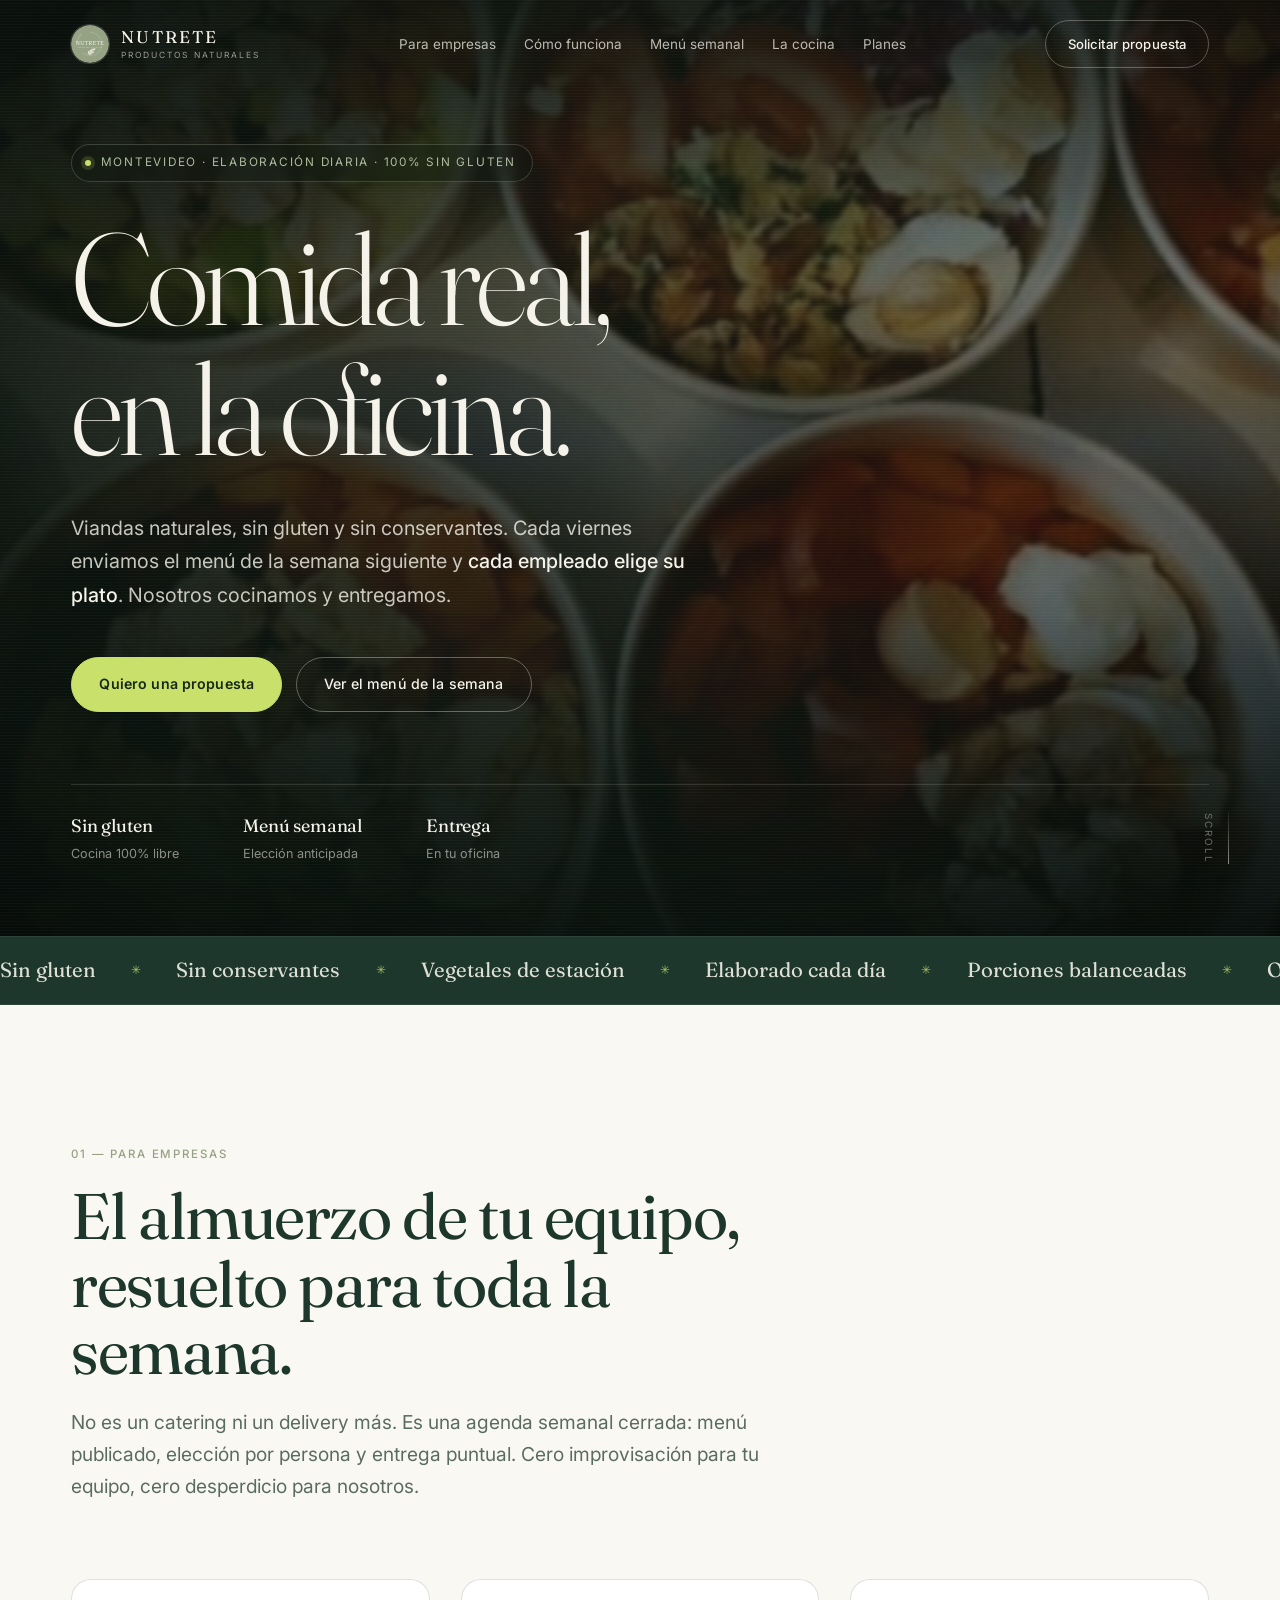
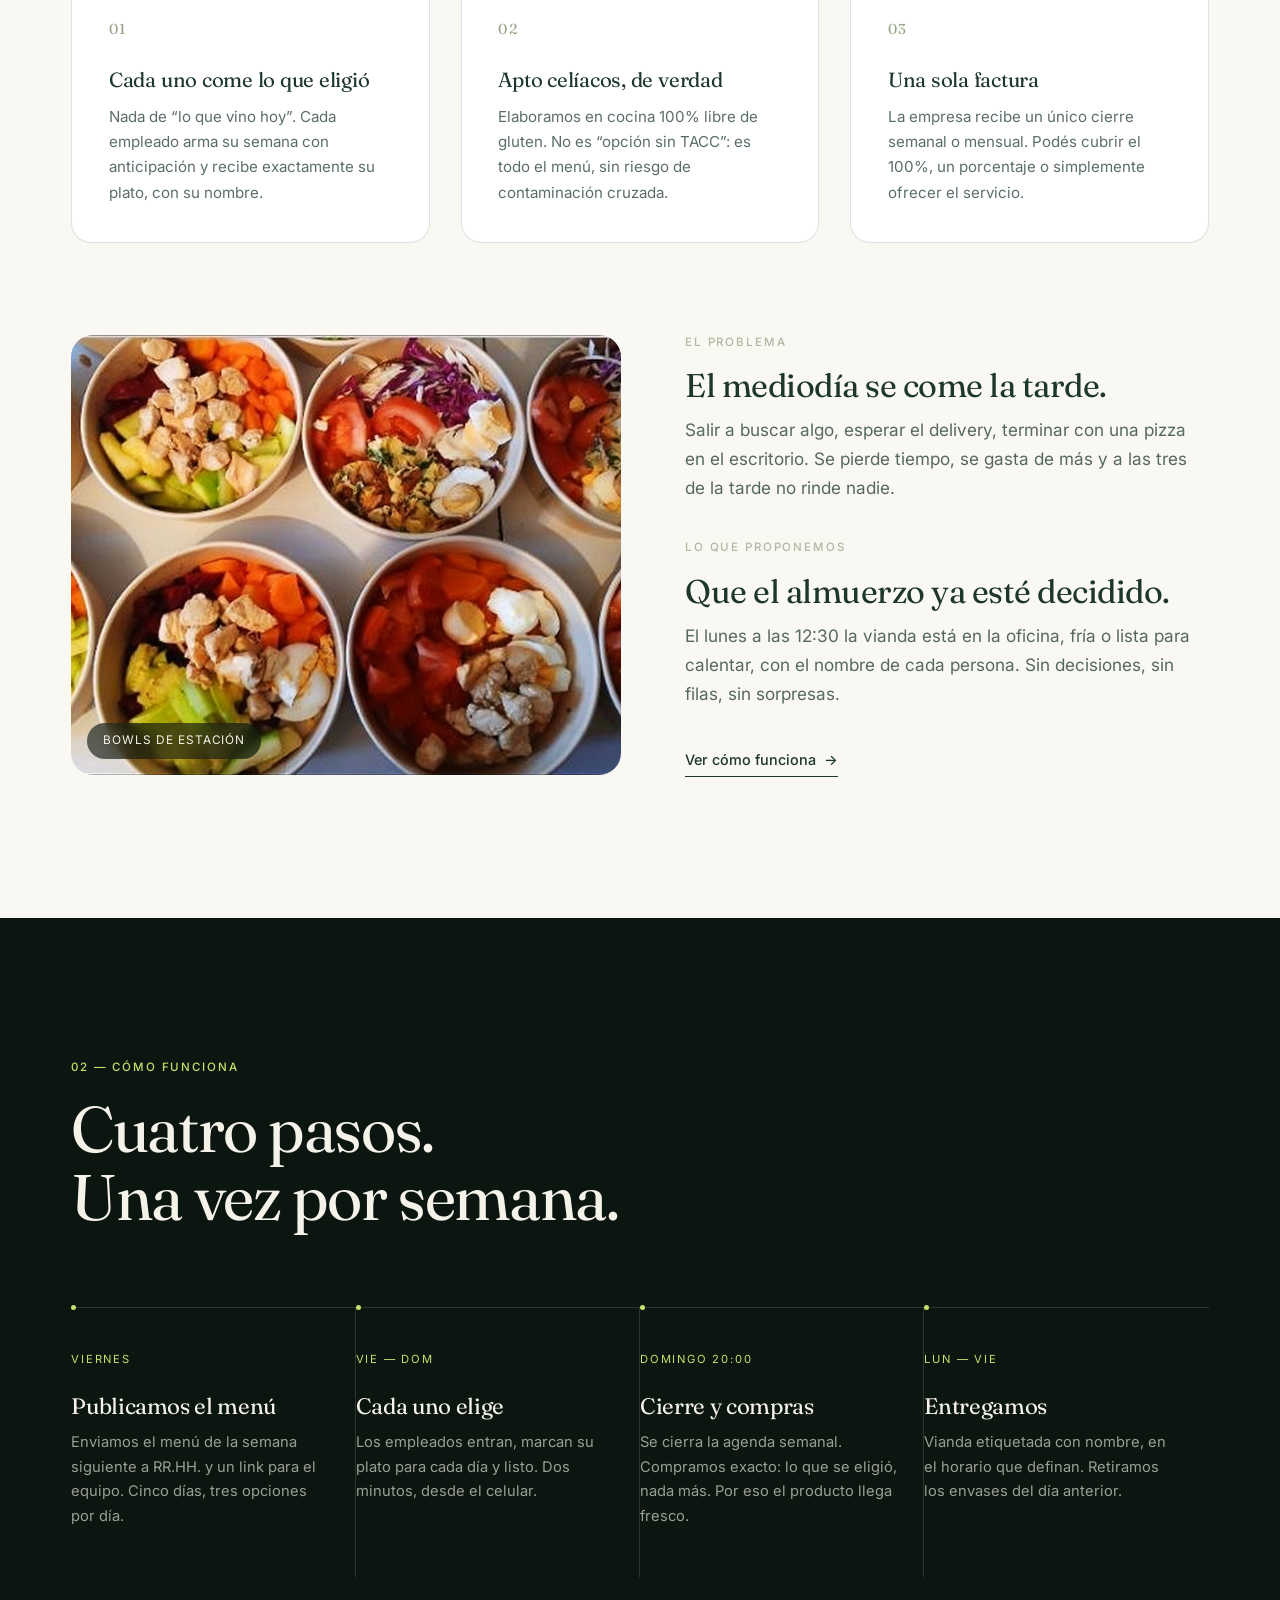
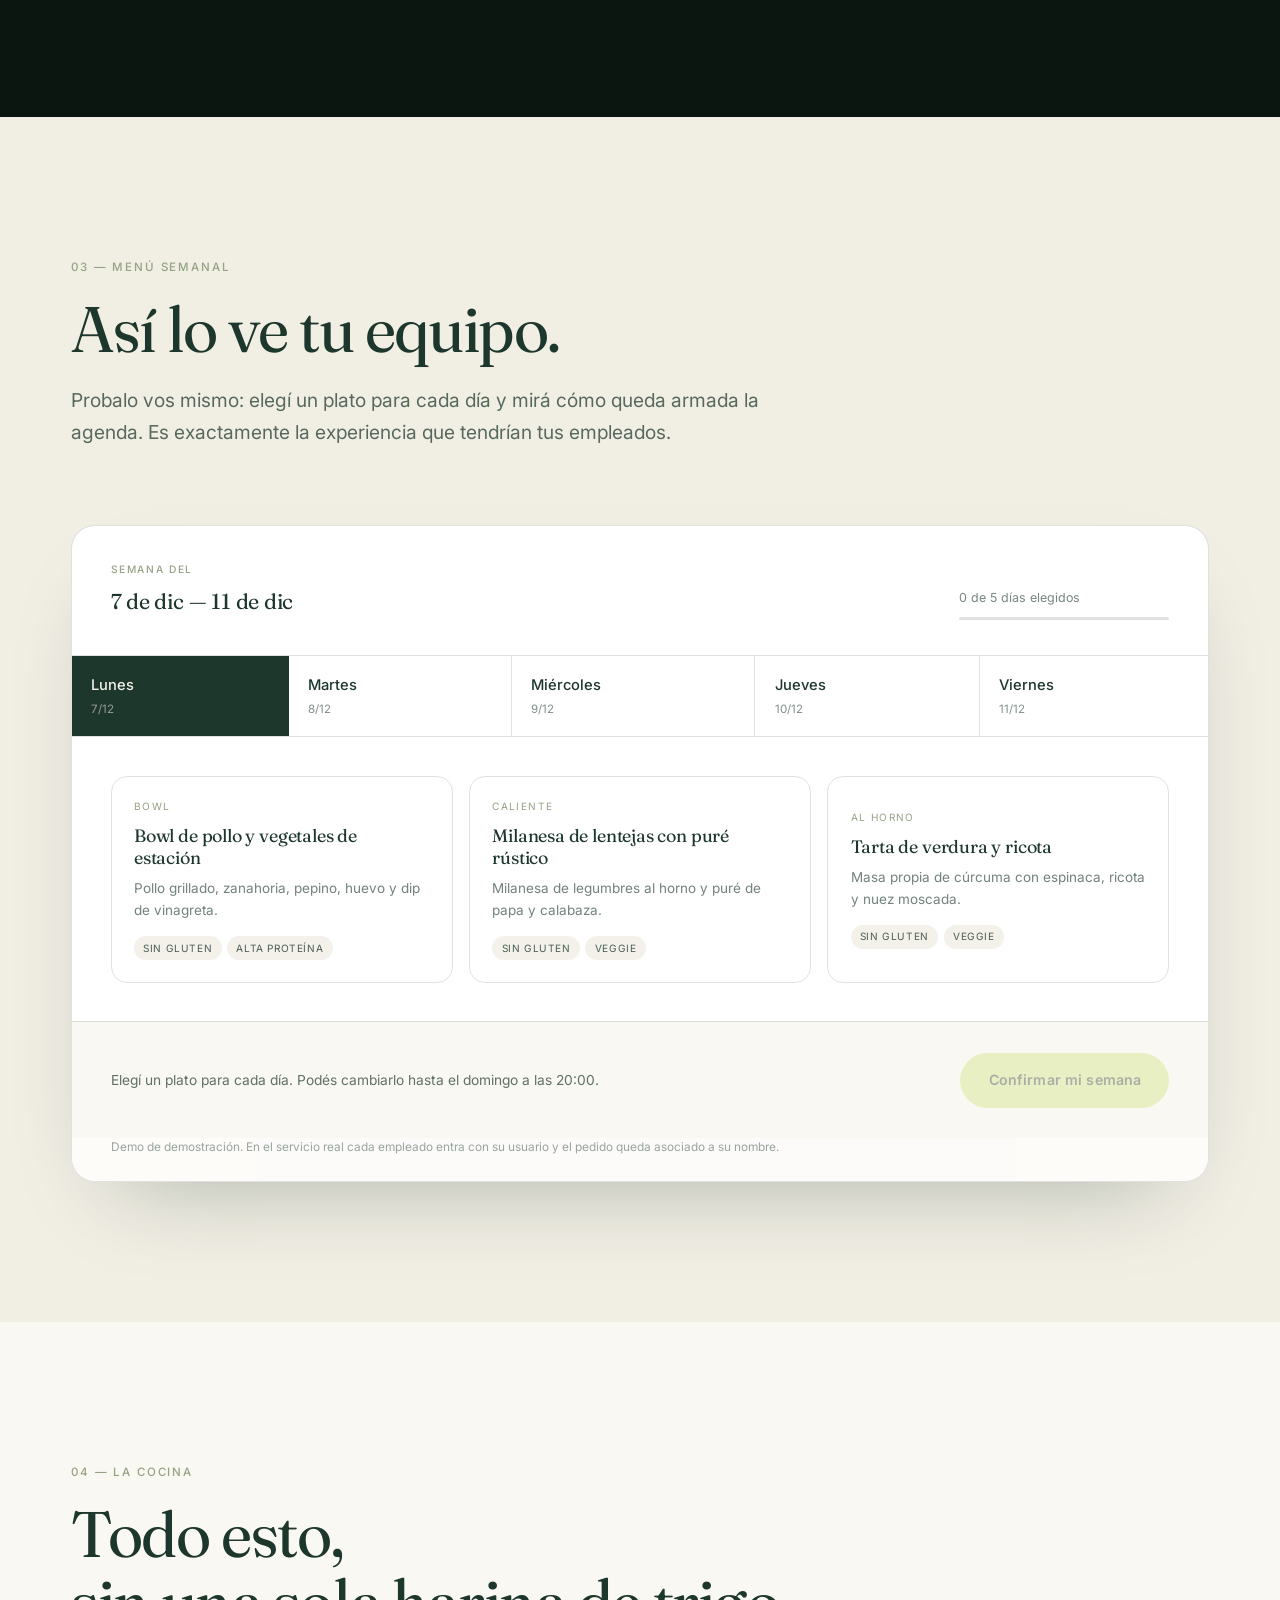
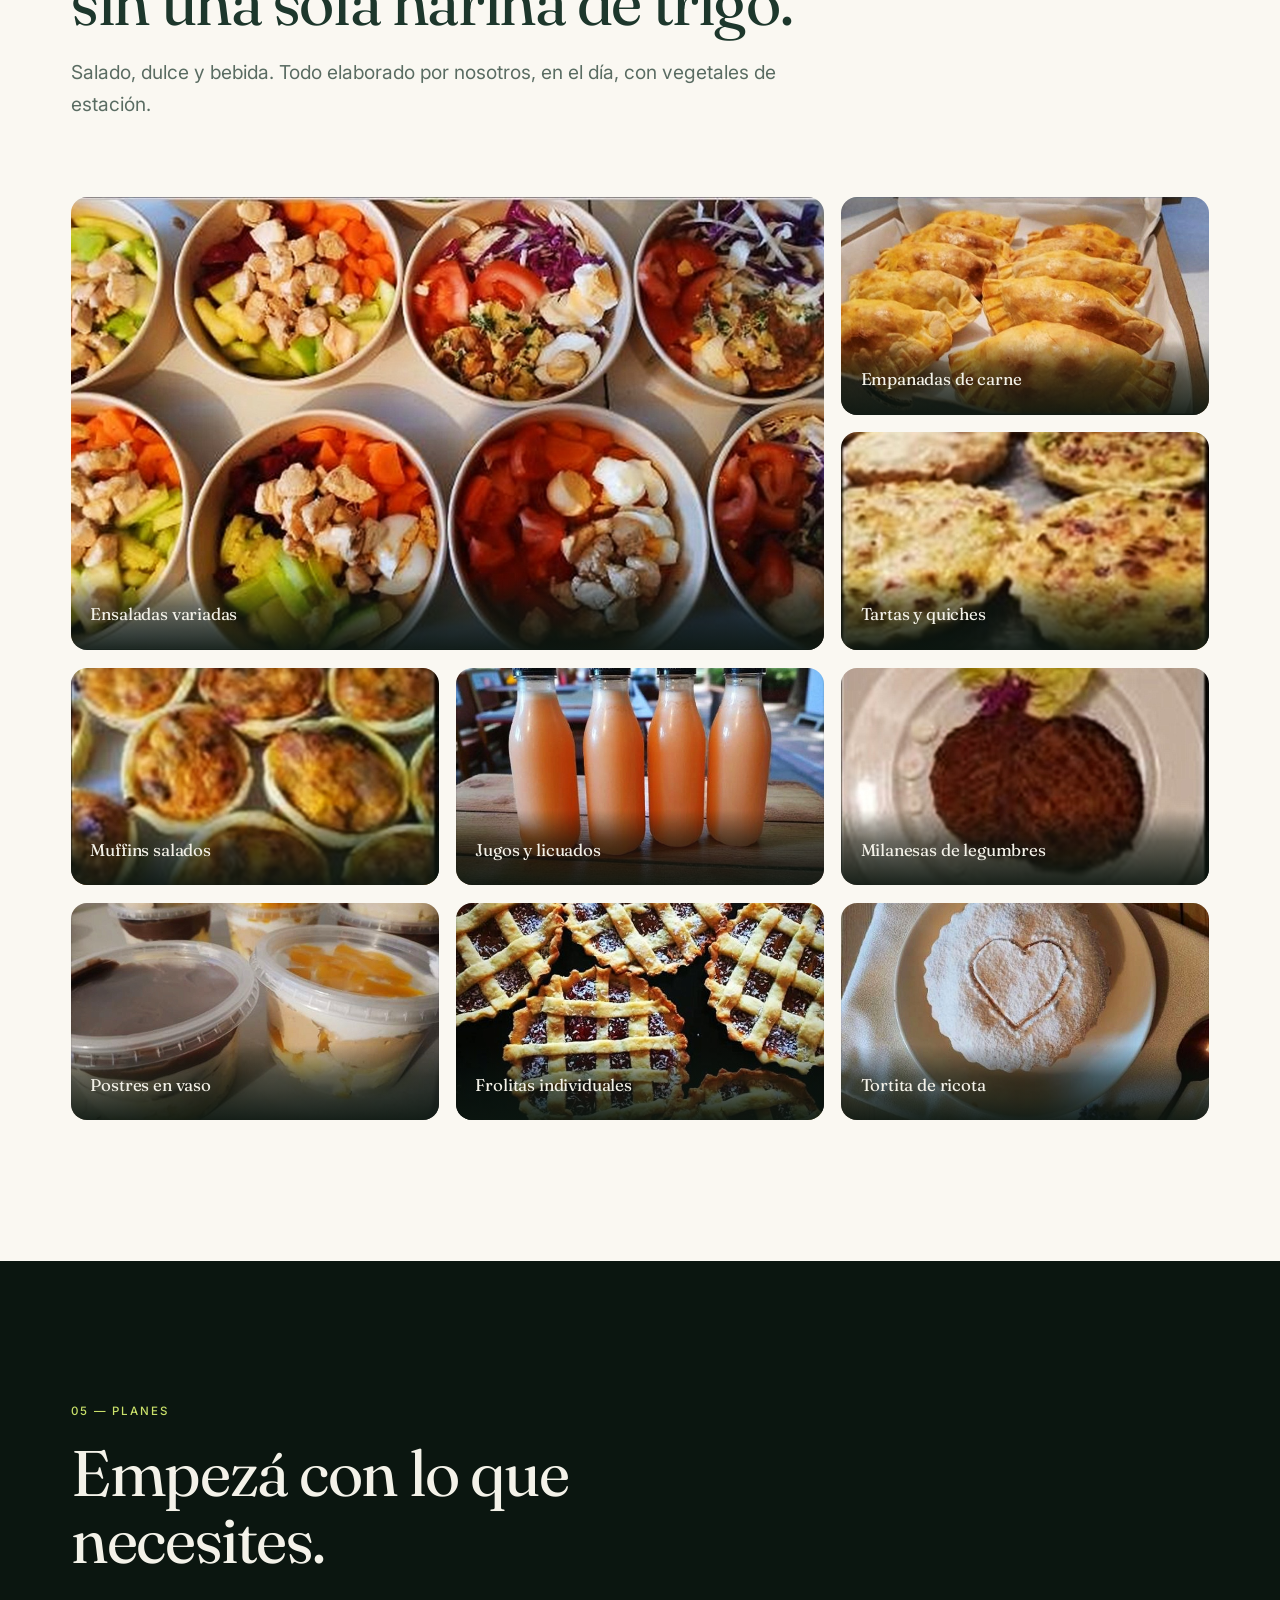
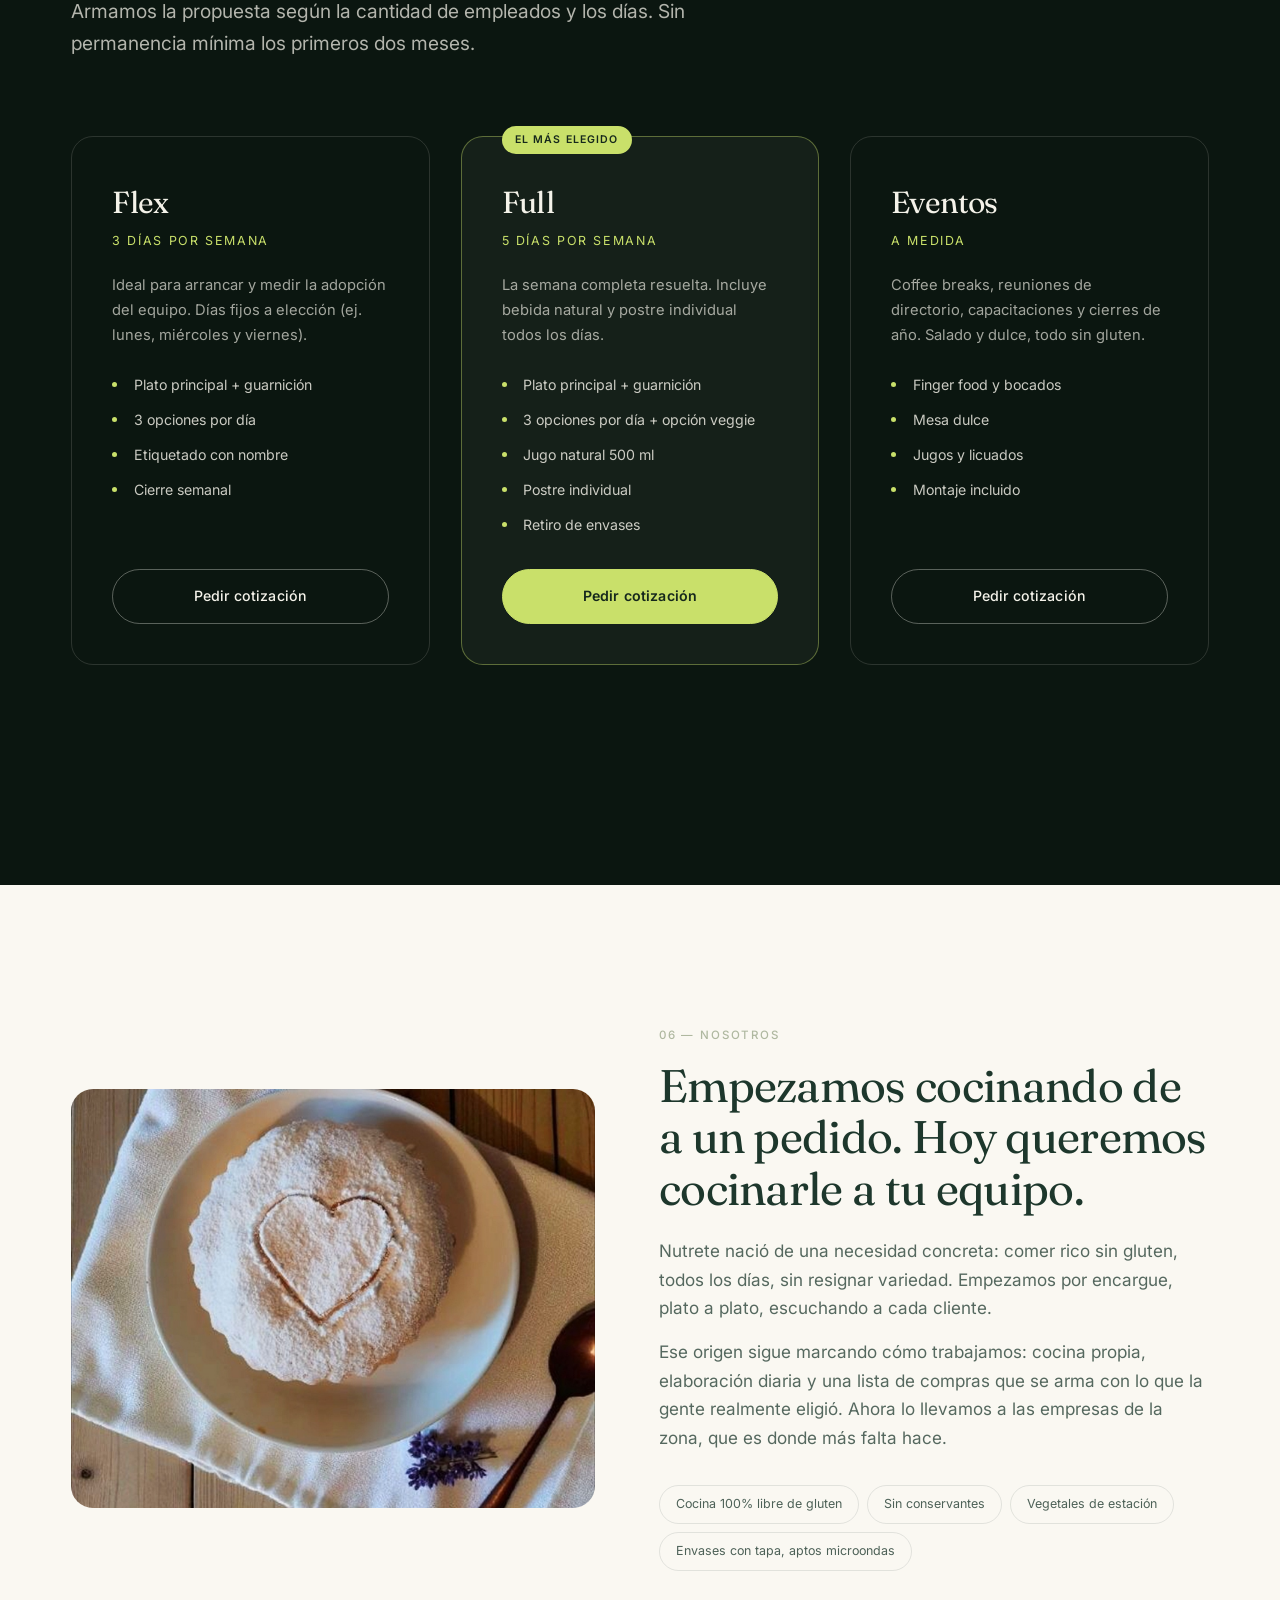
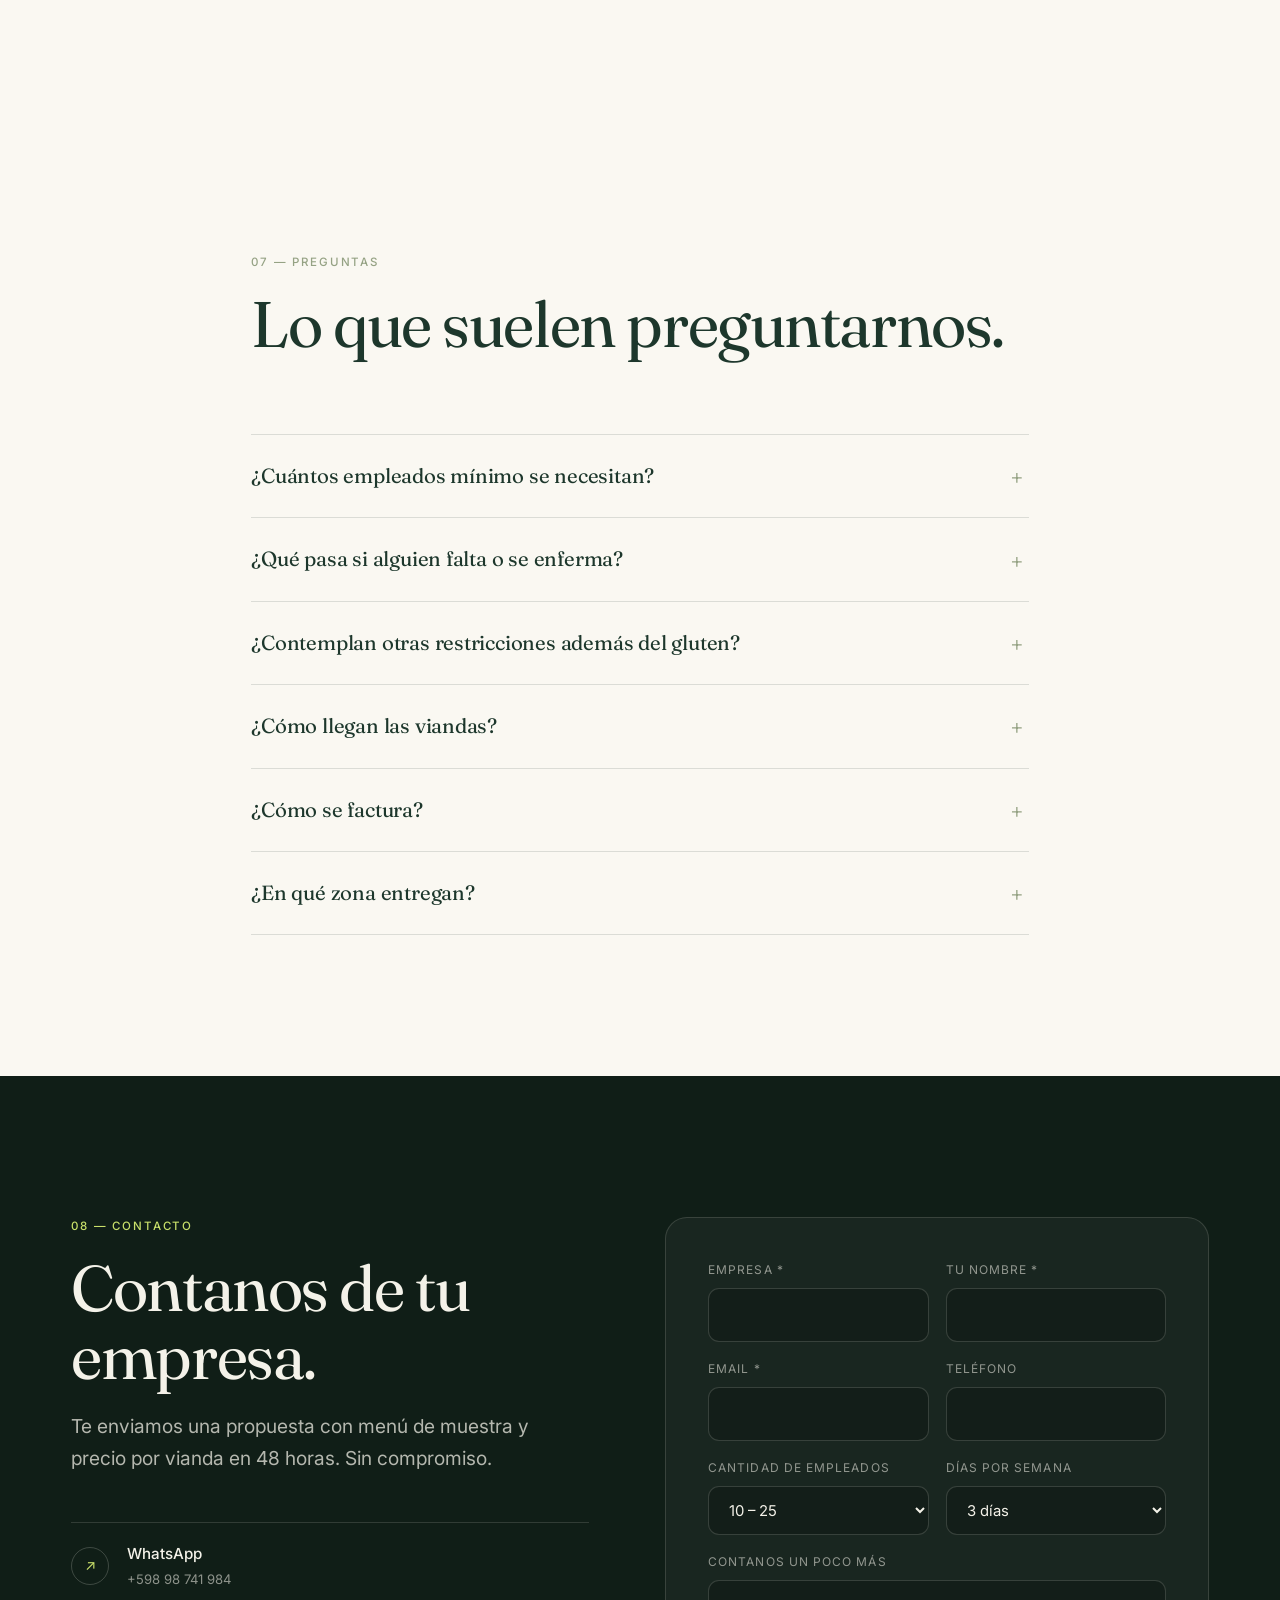
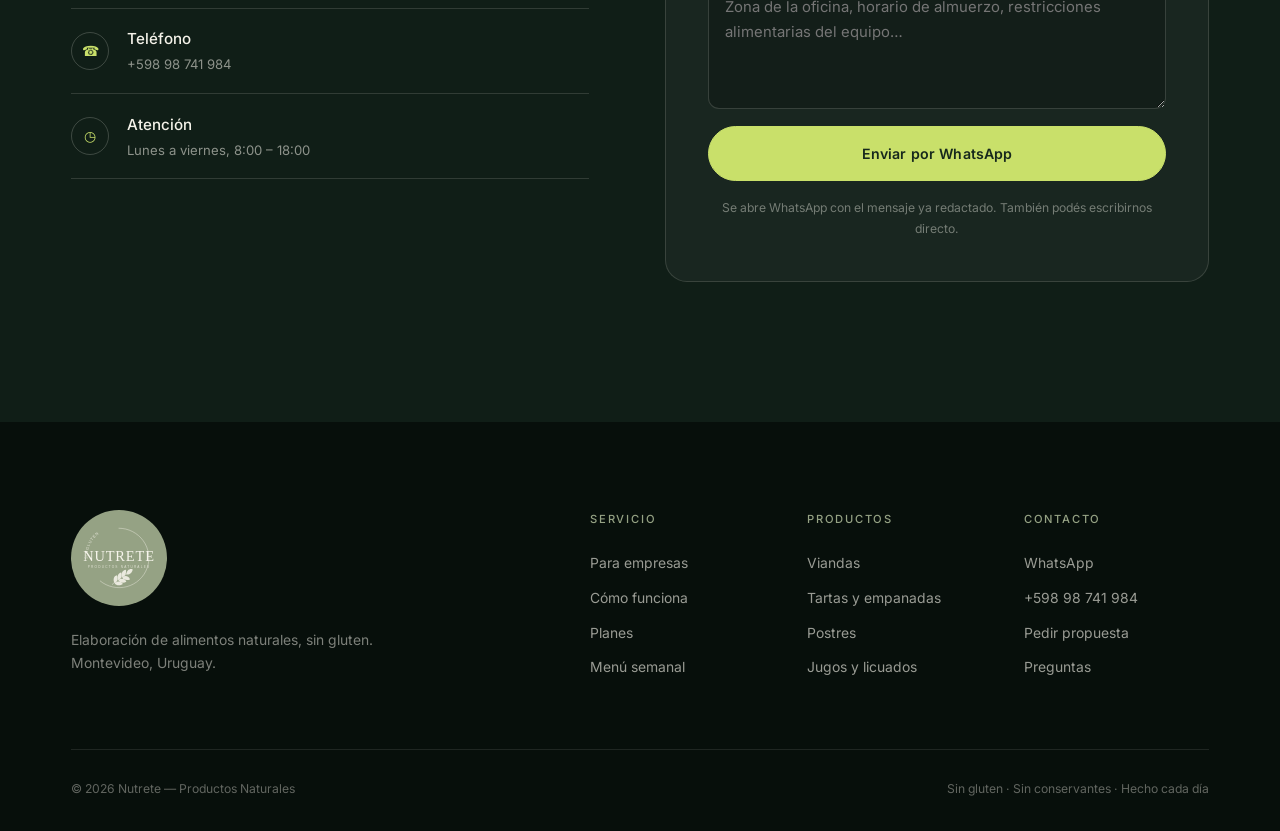
==== index.html @ 774f4b47 "Inicial: sitio Nutrete con menú interactivo y fondo cinematográfico - Hero con secuencia de imágenes" ====
<!DOCTYPE html>
<html lang="es-UY">
<head>
<meta charset="utf-8">
<meta name="viewport" content="width=device-width, initial-scale=1">
<title>Nutrete — Viandas naturales sin gluten para empresas</title>
<meta name="description" content="Nutrete elabora viandas frescas, naturales y 100% sin gluten. Servicio de almuerzo corporativo con menú semanal: tus empleados eligen su plato una semana antes.">
<meta name="theme-color" content="#0E1A14">

<meta property="og:type" content="website">
<meta property="og:title" content="Nutrete — Viandas naturales sin gluten para empresas">
<meta property="og:description" content="Menú semanal, elección anticipada por empleado y entrega en tu oficina. Comida real, sin gluten, elaborada cada día.">
<meta property="og:image" content="assets/img/ensaladas.jpg">

<link rel="icon" href="assets/img/logo-badge.svg">
<link rel="preconnect" href="https://fonts.googleapis.com">
<link rel="preconnect" href="https://fonts.gstatic.com" crossorigin>
<link href="https://fonts.googleapis.com/css2?family=Fraunces:opsz,wght@9..144,300;9..144,400;9..144,500;9..144,600&family=Inter:wght@300;400;500;600&display=swap" rel="stylesheet">
<link rel="stylesheet" href="assets/css/style.css">
</head>
<body>

<a class="skip" href="#main">Ir al contenido</a>

<!-- ══════════ NAV ══════════ -->
<header class="nav" id="nav">
  <div class="nav__inner">
    <a class="brand" href="#hero" aria-label="Nutrete, inicio">
      <span class="brand__mark"></span>
      <span class="brand__text">
        <strong>NUTRETE</strong>
        <small>productos naturales</small>
      </span>
    </a>

    <nav class="nav__links" aria-label="Principal">
      <a href="#empresas">Para empresas</a>
      <a href="#como">Cómo funciona</a>
      <a href="#menu">Menú semanal</a>
      <a href="#cocina">La cocina</a>
      <a href="#planes">Planes</a>
    </nav>

    <div class="nav__cta">
      <a class="btn btn--ghost" href="#contacto">Solicitar propuesta</a>
      <button class="burger" id="burger" aria-label="Abrir menú" aria-expanded="false"><span></span><span></span></button>
    </div>
  </div>
</header>

<div class="drawer" id="drawer" hidden>
  <a href="#empresas">Para empresas</a>
  <a href="#como">Cómo funciona</a>
  <a href="#menu">Menú semanal</a>
  <a href="#cocina">La cocina</a>
  <a href="#planes">Planes</a>
  <a href="#faq">Preguntas</a>
  <a class="btn btn--solid" href="#contacto">Solicitar propuesta</a>
</div>

<main id="main">

<!-- ══════════ HERO CINEMATOGRÁFICO ══════════ -->
<section class="hero" id="hero">

  <div class="film" aria-hidden="true">
    <div class="film__stage" id="filmStage">
      <div class="film__shot is-active"></div>
      <div class="film__shot"></div>
      <div class="film__shot"></div>
      <div class="film__shot"></div>
      <div class="film__shot"></div>
      <div class="film__shot"></div>
    </div>
    <canvas class="film__dust" id="dust"></canvas>
    <div class="film__grade"></div>
    <div class="film__sweep"></div>
    <div class="film__vignette"></div>
    <div class="film__grain"></div>
    <div class="film__bars"></div>
  </div>

  <div class="hero__inner">
    <p class="hero__eyebrow"><span class="dot"></span> Montevideo · elaboración diaria · 100% sin gluten</p>

    <h1 class="hero__title">
      <span class="ln"><span>Comida real,</span></span>
      <span class="ln"><span>en la oficina.</span></span>
    </h1>

    <p class="hero__lead">
      Viandas naturales, sin gluten y sin conservantes. Cada viernes enviamos el menú
      de la semana siguiente y <strong>cada empleado elige su plato</strong>. Nosotros cocinamos y entregamos.
    </p>

    <div class="hero__actions">
      <a class="btn btn--solid" href="#contacto">Quiero una propuesta</a>
      <a class="btn btn--line" href="#menu">Ver el menú de la semana</a>
    </div>

    <ul class="hero__facts">
      <li><b>Sin gluten</b><span>Cocina 100% libre</span></li>
      <li><b>Menú semanal</b><span>Elección anticipada</span></li>
      <li><b>Entrega</b><span>En tu oficina</span></li>
    </ul>
  </div>

  <div class="hero__scroll" aria-hidden="true"><span></span>scroll</div>
</section>

<!-- ══════════ MARQUEE ══════════ -->
<div class="marquee" aria-hidden="true">
  <div class="marquee__track">
    <span>Sin gluten</span><i>✳</i><span>Sin conservantes</span><i>✳</i><span>Vegetales de estación</span><i>✳</i>
    <span>Elaborado cada día</span><i>✳</i><span>Porciones balanceadas</span><i>✳</i><span>Opciones veggie</span><i>✳</i>
    <span>Sin gluten</span><i>✳</i><span>Sin conservantes</span><i>✳</i><span>Vegetales de estación</span><i>✳</i>
    <span>Elaborado cada día</span><i>✳</i><span>Porciones balanceadas</span><i>✳</i><span>Opciones veggie</span><i>✳</i>
  </div>
</div>

<!-- ══════════ PARA EMPRESAS ══════════ -->
<section class="sec sec--empresas" id="empresas">
  <div class="wrap">
    <header class="sec__head reveal">
      <p class="kicker">01 — Para empresas</p>
      <h2 class="h2">El almuerzo de tu equipo,<br>resuelto para toda la semana.</h2>
      <p class="sec__lead">
        No es un catering ni un delivery más. Es una agenda semanal cerrada: menú publicado,
        elección por persona y entrega puntual. Cero improvisación para tu equipo, cero desperdicio para nosotros.
      </p>
    </header>

    <div class="grid3">
      <article class="card reveal">
        <span class="card__num">01</span>
        <h3>Cada uno come lo que eligió</h3>
        <p>Nada de “lo que vino hoy”. Cada empleado arma su semana con anticipación y recibe exactamente su plato, con su nombre.</p>
      </article>
      <article class="card reveal">
        <span class="card__num">02</span>
        <h3>Apto celíacos, de verdad</h3>
        <p>Elaboramos en cocina 100% libre de gluten. No es “opción sin TACC”: es todo el menú, sin riesgo de contaminación cruzada.</p>
      </article>
      <article class="card reveal">
        <span class="card__num">03</span>
        <h3>Una sola factura</h3>
        <p>La empresa recibe un único cierre semanal o mensual. Podés cubrir el 100%, un porcentaje o simplemente ofrecer el servicio.</p>
      </article>
    </div>

    <div class="split reveal">
      <div class="split__media">
        <img src="assets/img/ensaladas.jpg" alt="Bowls de ensalada con vegetales de estación, pollo y huevo" loading="lazy">
        <div class="split__tag">Bowls de estación</div>
      </div>
      <div class="split__body">
        <p class="kicker">El problema</p>
        <h3 class="h3">El mediodía se come la tarde.</h3>
        <p>Salir a buscar algo, esperar el delivery, terminar con una pizza en el escritorio. Se pierde tiempo, se gasta de más y a las tres de la tarde no rinde nadie.</p>
        <p class="kicker" style="margin-top:2.2rem">Lo que proponemos</p>
        <h3 class="h3">Que el almuerzo ya esté decidido.</h3>
        <p>El lunes a las 12:30 la vianda está en la oficina, fría o lista para calentar, con el nombre de cada persona. Sin decisiones, sin filas, sin sorpresas.</p>
        <a class="link-arrow" href="#como">Ver cómo funciona</a>
      </div>
    </div>
  </div>
</section>

<!-- ══════════ CÓMO FUNCIONA ══════════ -->
<section class="sec sec--dark" id="como">
  <div class="wrap">
    <header class="sec__head reveal">
      <p class="kicker">02 — Cómo funciona</p>
      <h2 class="h2">Cuatro pasos.<br>Una vez por semana.</h2>
    </header>

    <ol class="steps">
      <li class="step reveal">
        <span class="step__day">Viernes</span>
        <h3>Publicamos el menú</h3>
        <p>Enviamos el menú de la semana siguiente a RR.HH. y un link para el equipo. Cinco días, tres opciones por día.</p>
      </li>
      <li class="step reveal">
        <span class="step__day">Vie — Dom</span>
        <h3>Cada uno elige</h3>
        <p>Los empleados entran, marcan su plato para cada día y listo. Dos minutos, desde el celular.</p>
      </li>
      <li class="step reveal">
        <span class="step__day">Domingo 20:00</span>
        <h3>Cierre y compras</h3>
        <p>Se cierra la agenda semanal. Compramos exacto: lo que se eligió, nada más. Por eso el producto llega fresco.</p>
      </li>
      <li class="step reveal">
        <span class="step__day">Lun — Vie</span>
        <h3>Entregamos</h3>
        <p>Vianda etiquetada con nombre, en el horario que definan. Retiramos los envases del día anterior.</p>
      </li>
    </ol>
  </div>
</section>

<!-- ══════════ MENÚ SEMANAL (DEMO INTERACTIVA) ══════════ -->
<section class="sec sec--menu" id="menu">
  <div class="wrap">
    <header class="sec__head reveal">
      <p class="kicker">03 — Menú semanal</p>
      <h2 class="h2">Así lo ve tu equipo.</h2>
      <p class="sec__lead">Probalo vos mismo: elegí un plato para cada día y mirá cómo queda armada la agenda. Es exactamente la experiencia que tendrían tus empleados.</p>
    </header>

    <div class="menu reveal">
      <div class="menu__top">
        <div>
          <p class="kicker kicker--sm">Semana del</p>
          <p class="menu__week" id="weekLabel">—</p>
        </div>
        <div class="menu__progress">
          <span id="progressText">0 de 5 días elegidos</span>
          <div class="bar"><i id="progressBar"></i></div>
        </div>
      </div>

      <div class="menu__days" id="menuDays" role="tablist" aria-label="Días de la semana"></div>
      <div class="menu__panel" id="menuPanel"></div>

      <div class="menu__foot">
        <div class="menu__summary" id="menuSummary"></div>
        <button class="btn btn--solid" id="confirmBtn" disabled>Confirmar mi semana</button>
      </div>
      <p class="menu__note">Demo de demostración. En el servicio real cada empleado entra con su usuario y el pedido queda asociado a su nombre.</p>
    </div>
  </div>
</section>

<!-- ══════════ LA COCINA ══════════ -->
<section class="sec sec--cocina" id="cocina">
  <div class="wrap">
    <header class="sec__head reveal">
      <p class="kicker">04 — La cocina</p>
      <h2 class="h2">Todo esto,<br>sin una sola harina de trigo.</h2>
      <p class="sec__lead">Salado, dulce y bebida. Todo elaborado por nosotros, en el día, con vegetales de estación.</p>
    </header>

    <div class="gallery">
      <figure class="g g--hero reveal">
        <img src="assets/img/ensaladas.jpg" alt="Bowls de ensaladas variadas con proteína y vinagreta" loading="lazy">
        <figcaption><b>Ensaladas variadas</b><span>Vegetales de estación, 1 proteína a elección y dip de vinagreta.</span></figcaption>
      </figure>
      <figure class="g reveal">
        <img src="assets/img/empanadas.jpg" alt="Empanadas de carne vacuna con masa de cúrcuma" loading="lazy">
        <figcaption><b>Empanadas de carne</b><span>Masa de cúrcuma, sin gluten.</span></figcaption>
      </figure>
      <figure class="g reveal">
        <img src="assets/img/tartas.jpg" alt="Tartas y quiches individuales recién horneadas" loading="lazy">
        <figcaption><b>Tartas y quiches</b><span>Verdura, ricota, choclo, zapallito.</span></figcaption>
      </figure>
      <figure class="g reveal">
        <img src="assets/img/muffins.jpg" alt="Muffins salados horneados en moldes individuales" loading="lazy">
        <figcaption><b>Muffins salados</b><span>Para media mañana o coffee break.</span></figcaption>
      </figure>
      <figure class="g reveal">
        <img src="assets/img/jugos.jpg" alt="Botellas de jugos y licuados naturales de 500 ml" loading="lazy">
        <figcaption><b>Jugos y licuados</b><span>500 ml, naturales, sin azúcar agregada.</span></figcaption>
      </figure>
      <figure class="g reveal">
        <img src="assets/img/milanesa.jpg" alt="Milanesa de lentejas servida en plato con hojas verdes" loading="lazy">
        <figcaption><b>Milanesas de legumbres</b><span>Opción veggie con alto aporte proteico.</span></figcaption>
      </figure>
      <figure class="g reveal">
        <img src="assets/img/postres.jpg" alt="Postres individuales en vaso con tapa" loading="lazy">
        <figcaption><b>Postres en vaso</b><span>Chocolate, dulce de leche, durazno, frutilla.</span></figcaption>
      </figure>
      <figure class="g reveal">
        <img src="assets/img/frolitas.jpg" alt="Frolitas individuales de dulce de leche y membrillo" loading="lazy">
        <figcaption><b>Frolitas individuales</b><span>Dulce de leche y membrillo.</span></figcaption>
      </figure>
      <figure class="g reveal">
        <img src="assets/img/tortita.jpg" alt="Tortita de ricota con pasas de uva espolvoreada con azúcar impalpable" loading="lazy">
        <figcaption><b>Tortita de ricota</b><span>Con pasas de uva.</span></figcaption>
      </figure>
    </div>
  </div>
</section>

<!-- ══════════ PLANES ══════════ -->
<section class="sec sec--dark" id="planes">
  <div class="wrap">
    <header class="sec__head reveal">
      <p class="kicker">05 — Planes</p>
      <h2 class="h2">Empezá con lo que necesites.</h2>
      <p class="sec__lead">Armamos la propuesta según la cantidad de empleados y los días. Sin permanencia mínima los primeros dos meses.</p>
    </header>

    <div class="grid3 plans">
      <article class="plan reveal">
        <h3>Flex</h3>
        <p class="plan__days">3 días por semana</p>
        <p class="plan__desc">Ideal para arrancar y medir la adopción del equipo. Días fijos a elección (ej. lunes, miércoles y viernes).</p>
        <ul>
          <li>Plato principal + guarnición</li>
          <li>3 opciones por día</li>
          <li>Etiquetado con nombre</li>
          <li>Cierre semanal</li>
        </ul>
        <a class="btn btn--line" href="#contacto">Pedir cotización</a>
      </article>

      <article class="plan plan--feat reveal">
        <span class="plan__badge">El más elegido</span>
        <h3>Full</h3>
        <p class="plan__days">5 días por semana</p>
        <p class="plan__desc">La semana completa resuelta. Incluye bebida natural y postre individual todos los días.</p>
        <ul>
          <li>Plato principal + guarnición</li>
          <li>3 opciones por día + opción veggie</li>
          <li>Jugo natural 500 ml</li>
          <li>Postre individual</li>
          <li>Retiro de envases</li>
        </ul>
        <a class="btn btn--solid" href="#contacto">Pedir cotización</a>
      </article>

      <article class="plan reveal">
        <h3>Eventos</h3>
        <p class="plan__days">A medida</p>
        <p class="plan__desc">Coffee breaks, reuniones de directorio, capacitaciones y cierres de año. Salado y dulce, todo sin gluten.</p>
        <ul>
          <li>Finger food y bocados</li>
          <li>Mesa dulce</li>
          <li>Jugos y licuados</li>
          <li>Montaje incluido</li>
        </ul>
        <a class="btn btn--line" href="#contacto">Pedir cotización</a>
      </article>
    </div>

    <p class="plans__note reveal">Los precios se definen por volumen y frecuencia. Escribinos y te enviamos una propuesta en 48 h.</p>
  </div>
</section>

<!-- ══════════ NOSOTROS ══════════ -->
<section class="sec sec--about">
  <div class="wrap split split--rev">
    <div class="split__media reveal">
      <img src="assets/img/tortita.jpg" alt="Tortita de ricota con pasas de uva sobre un paño de lino, con lavanda y cuchara de cobre" loading="lazy">
    </div>
    <div class="split__body reveal">
      <p class="kicker">06 — Nosotros</p>
      <h2 class="h3 h3--big">Empezamos cocinando de a un pedido. Hoy queremos cocinarle a tu equipo.</h2>
      <p>Nutrete nació de una necesidad concreta: comer rico sin gluten, todos los días, sin resignar variedad. Empezamos por encargue, plato a plato, escuchando a cada cliente.</p>
      <p>Ese origen sigue marcando cómo trabajamos: cocina propia, elaboración diaria y una lista de compras que se arma con lo que la gente realmente eligió. Ahora lo llevamos a las empresas de la zona, que es donde más falta hace.</p>
      <ul class="about__pills">
        <li>Cocina 100% libre de gluten</li>
        <li>Sin conservantes</li>
        <li>Vegetales de estación</li>
        <li>Envases con tapa, aptos microondas</li>
      </ul>
    </div>
  </div>
</section>

<!-- ══════════ FAQ ══════════ -->
<section class="sec sec--faq" id="faq">
  <div class="wrap wrap--narrow">
    <header class="sec__head reveal">
      <p class="kicker">07 — Preguntas</p>
      <h2 class="h2">Lo que suelen preguntarnos.</h2>
    </header>

    <div class="faq">
      <details class="reveal"><summary>¿Cuántos empleados mínimo se necesitan?</summary>
        <p>Trabajamos desde 10 viandas diarias. Por debajo de eso podemos coordinar igual, pero conviene combinarlo con otra empresa cercana para optimizar la entrega.</p></details>

      <details class="reveal"><summary>¿Qué pasa si alguien falta o se enferma?</summary>
        <p>Hasta las 20:00 del día anterior se puede dar de baja una vianda sin costo desde el mismo panel. Después de ese horario ya está comprada y elaborada.</p></details>

      <details class="reveal"><summary>¿Contemplan otras restricciones además del gluten?</summary>
        <p>Sí. Todo el menú es sin gluten por definición, y marcamos las opciones veggie, sin lácteos y sin frutos secos. Alergias puntuales se cargan en el perfil de la persona y quedan filtradas automáticamente.</p></details>

      <details class="reveal"><summary>¿Cómo llegan las viandas?</summary>
        <p>En envases con tapa aptos microondas, etiquetados con el nombre de cada persona y el contenido. Entregamos en el horario que definan y retiramos los envases del día anterior.</p></details>

      <details class="reveal"><summary>¿Cómo se factura?</summary>
        <p>Un único comprobante a la empresa, semanal o mensual. Si la empresa cubre solo una parte, enviamos el detalle por persona para el descuento por recibo.</p></details>

      <details class="reveal"><summary>¿En qué zona entregan?</summary>
        <p>Montevideo y alrededores. Contanos dónde está tu oficina y te confirmamos la logística en el mismo día.</p></details>
    </div>
  </div>
</section>

<!-- ══════════ CONTACTO ══════════ -->
<section class="sec sec--contacto" id="contacto">
  <div class="wrap">
    <div class="contact">
      <div class="contact__left reveal">
        <p class="kicker">08 — Contacto</p>
        <h2 class="h2">Contanos de tu empresa.</h2>
        <p class="sec__lead">Te enviamos una propuesta con menú de muestra y precio por vianda en 48 horas. Sin compromiso.</p>

        <div class="contact__direct">
          <a class="contact__row" href="https://wa.me/59898741984?text=Hola%20Nutrete%2C%20quiero%20informaci%C3%B3n%20del%20servicio%20para%20empresas." target="_blank" rel="noopener">
            <span class="contact__ico">↗</span>
            <span><b>WhatsApp</b><small>+598 98 741 984</small></span>
          </a>
          <a class="contact__row" href="tel:+59898741984">
            <span class="contact__ico">☎</span>
            <span><b>Teléfono</b><small>+598 98 741 984</small></span>
          </a>
          <div class="contact__row contact__row--static">
            <span class="contact__ico">◷</span>
            <span><b>Atención</b><small>Lunes a viernes, 8:00 – 18:00</small></span>
          </div>
        </div>
      </div>

      <form class="form reveal" id="form" novalidate>
        <div class="f2">
          <label class="field"><span>Empresa *</span><input name="empresa" required autocomplete="organization"></label>
          <label class="field"><span>Tu nombre *</span><input name="nombre" required autocomplete="name"></label>
        </div>
        <div class="f2">
          <label class="field"><span>Email *</span><input name="email" type="email" required autocomplete="email"></label>
          <label class="field"><span>Teléfono</span><input name="tel" type="tel" autocomplete="tel"></label>
        </div>
        <div class="f2">
          <label class="field"><span>Cantidad de empleados</span>
            <select name="empleados">
              <option>10 – 25</option><option>26 – 50</option><option>51 – 100</option><option>Más de 100</option>
            </select></label>
          <label class="field"><span>Días por semana</span>
            <select name="dias"><option>3 días</option><option>5 días</option><option>A definir</option></select></label>
        </div>
        <label class="field"><span>Contanos un poco más</span><textarea name="mensaje" rows="4" placeholder="Zona de la oficina, horario de almuerzo, restricciones alimentarias del equipo…"></textarea></label>

        <button class="btn btn--solid btn--full" type="submit">Enviar por WhatsApp</button>
        <p class="form__hint">Se abre WhatsApp con el mensaje ya redactado. También podés escribirnos directo.</p>
      </form>
    </div>
  </div>
</section>

</main>

<!-- ══════════ FOOTER ══════════ -->
<footer class="foot">
  <div class="wrap">
    <div class="foot__top">
      <div class="foot__brand">
        <img src="assets/img/logo-badge.svg" alt="Nutrete" width="96" height="96">
        <p>Elaboración de alimentos naturales, sin gluten.<br>Montevideo, Uruguay.</p>
      </div>
      <nav class="foot__nav" aria-label="Pie de página">
        <div><h4>Servicio</h4>
          <a href="#empresas">Para empresas</a><a href="#como">Cómo funciona</a><a href="#planes">Planes</a><a href="#menu">Menú semanal</a></div>
        <div><h4>Productos</h4>
          <a href="#cocina">Viandas</a><a href="#cocina">Tartas y empanadas</a><a href="#cocina">Postres</a><a href="#cocina">Jugos y licuados</a></div>
        <div><h4>Contacto</h4>
          <a href="https://wa.me/59898741984" target="_blank" rel="noopener">WhatsApp</a><a href="tel:+59898741984">+598 98 741 984</a><a href="#contacto">Pedir propuesta</a><a href="#faq">Preguntas</a></div>
      </nav>
    </div>
    <div class="foot__bottom">
      <span>© <span id="year">2026</span> Nutrete — Productos Naturales</span>
      <span>Sin gluten · Sin conservantes · Hecho cada día</span>
    </div>
  </div>
</footer>

<a class="wa" href="https://wa.me/59898741984?text=Hola%20Nutrete%2C%20quiero%20informaci%C3%B3n%20del%20servicio%20para%20empresas." target="_blank" rel="noopener" aria-label="Escribinos por WhatsApp">
  <svg viewBox="0 0 24 24" width="24" height="24" fill="currentColor" aria-hidden="true"><path d="M12.04 2C6.58 2 2.13 6.45 2.13 11.91c0 1.75.46 3.45 1.32 4.95L2 22l5.25-1.38a9.9 9.9 0 0 0 4.79 1.22h.01c5.46 0 9.91-4.45 9.91-9.91 0-2.65-1.03-5.14-2.9-7.01A9.82 9.82 0 0 0 12.04 2Zm0 18.02h-.01a8.2 8.2 0 0 1-4.19-1.15l-.3-.18-3.12.82.83-3.04-.2-.31a8.19 8.19 0 0 1-1.26-4.37c0-4.54 3.7-8.23 8.25-8.23a8.2 8.2 0 0 1 8.24 8.24c0 4.54-3.7 8.22-8.24 8.22Zm4.52-6.16c-.25-.12-1.47-.72-1.69-.81-.23-.08-.39-.12-.56.13-.16.24-.64.8-.79.97-.14.16-.29.19-.54.06-.25-.12-1.05-.39-1.99-1.23-.74-.66-1.23-1.47-1.38-1.72-.14-.25-.01-.38.11-.5.11-.11.25-.29.37-.43.13-.15.17-.25.25-.41.08-.17.04-.31-.02-.43-.06-.12-.56-1.34-.76-1.84-.2-.48-.4-.42-.56-.43h-.48c-.16 0-.43.06-.65.31-.22.25-.85.83-.85 2.02s.87 2.34.99 2.51c.12.16 1.71 2.61 4.14 3.66.58.25 1.03.4 1.38.51.58.18 1.11.16 1.53.1.47-.07 1.47-.6 1.67-1.18.21-.58.21-1.07.15-1.18-.06-.11-.22-.17-.47-.29Z"/></svg>
</a>

<script src="assets/js/contenido.js"></script>
<script src="assets/js/main.js"></script>
</body>
</html>
---- assets/css/style.css ----
/* ═══════════════════════════════════════════
   NUTRETE — hoja de estilos
   ═══════════════════════════════════════════ */

:root{
  --ink:      #0B1610;
  --ink-2:    #101E17;
  --forest:   #1D372C;
  --sage:     #95A284;
  --sage-2:   #AEBB9E;
  --lime:     #C9E06A;
  --cream:    #F4F2E9;
  --paper:    #FAF8F2;
  --paper-2:  #F1EEE4;
  --line:     rgba(29,55,44,.14);
  --line-d:   rgba(244,242,233,.14);

  --f-display: 'Fraunces', Georgia, 'Times New Roman', serif;
  --f-sans:    'Inter', -apple-system, BlinkMacSystemFont, 'Segoe UI', Roboto, sans-serif;

  --wrap: 1240px;
  --pad: clamp(1.25rem, 4vw, 3.5rem);
  --sec-y: clamp(5.5rem, 11vw, 10rem);
  --ease: cubic-bezier(.22,1,.36,1);
}

*,*::before,*::after{ box-sizing:border-box; }
html{ scroll-behavior:smooth; -webkit-text-size-adjust:100%; }
body{
  margin:0; background:var(--paper); color:var(--forest);
  font-family:var(--f-sans); font-size:clamp(1rem,.96rem + .18vw,1.075rem);
  line-height:1.68; font-weight:400; -webkit-font-smoothing:antialiased;
  overflow-x:hidden;
}
img{ max-width:100%; display:block; }
a{ color:inherit; text-decoration:none; }
button,input,select,textarea{ font:inherit; color:inherit; }

.skip{ position:absolute; left:-9999px; }
.skip:focus{ left:1rem; top:1rem; z-index:999; background:var(--lime); color:var(--ink); padding:.7rem 1.1rem; border-radius:99px; }

.wrap{ width:100%; max-width:var(--wrap); margin-inline:auto; padding-inline:var(--pad); }
.wrap--narrow{ max-width:880px; }

/* ─── Tipografía ─────────────────────────── */
.h2{
  font-family:var(--f-display); font-weight:400;
  font-size:clamp(2.1rem,1.3rem + 3.4vw,4.1rem);
  line-height:1.05; letter-spacing:-.022em; margin:0 0 1.1rem;
}
.h3{
  font-family:var(--f-display); font-weight:400;
  font-size:clamp(1.45rem,1.15rem + 1.2vw,2.05rem);
  line-height:1.18; letter-spacing:-.015em; margin:0 0 .7rem;
}
.h3--big{ font-size:clamp(1.7rem,1.2rem + 2.1vw,2.85rem); line-height:1.13; margin-bottom:1.4rem; }

.kicker{
  font-size:.72rem; font-weight:500; letter-spacing:.16em; text-transform:uppercase;
  color:var(--sage); margin:0 0 1.1rem;
}
.kicker--sm{ font-size:.64rem; margin-bottom:.35rem; }

.sec{ padding-block:var(--sec-y); position:relative; }
.sec__head{ max-width:760px; margin-bottom:clamp(3rem,6vw,5.5rem); }
.sec__lead{ font-size:clamp(1.02rem,.98rem + .3vw,1.2rem); opacity:.72; margin:1.3rem 0 0; max-width:60ch; }

/* ─── Botones ────────────────────────────── */
.btn{
  --bg:transparent; --fg:currentColor; --bd:currentColor;
  display:inline-flex; align-items:center; justify-content:center; gap:.55rem;
  padding:.92rem 1.7rem; border-radius:99px; border:1px solid var(--bd);
  background:var(--bg); color:var(--fg);
  font-size:.885rem; font-weight:500; letter-spacing:.01em; cursor:pointer;
  transition:transform .5s var(--ease), background .35s, color .35s, border-color .35s, opacity .3s;
  white-space:nowrap;
}
.btn:hover{ transform:translateY(-2px); }
.btn--solid{ --bg:var(--lime); --fg:#16281C; --bd:var(--lime); font-weight:600; }
.btn--solid:hover{ --bg:#D7EC7F; --bd:#D7EC7F; }
.btn--line{ --bd:rgba(244,242,233,.34); --fg:var(--cream); }
.btn--line:hover{ --bd:var(--cream); --bg:rgba(244,242,233,.08); }
.btn--ghost{ --bd:rgba(244,242,233,.3); --fg:var(--cream); padding:.72rem 1.35rem; font-size:.82rem; }
.btn--ghost:hover{ --bg:var(--cream); --fg:var(--ink); --bd:var(--cream); }
.btn--full{ width:100%; }
.btn[disabled]{ opacity:.35; pointer-events:none; }

.link-arrow{
  display:inline-flex; align-items:center; gap:.5rem; margin-top:1.6rem;
  font-size:.9rem; font-weight:500; border-bottom:1px solid currentColor; padding-bottom:.2rem;
  transition:gap .4s var(--ease);
}
.link-arrow::after{ content:'→'; }
.link-arrow:hover{ gap:.9rem; }

/* ═══ NAV ═══════════════════════════════════ */
.nav{
  position:fixed; inset:0 0 auto 0; z-index:100;
  padding-block:clamp(.9rem,1.6vw,1.5rem);
  color:var(--cream);
  transition:background .5s var(--ease), padding .5s var(--ease), box-shadow .5s;
  backdrop-filter:blur(0px);
}
.nav.is-stuck{
  background:rgba(11,22,16,.82); backdrop-filter:blur(16px) saturate(1.2);
  padding-block:.65rem; box-shadow:0 1px 0 rgba(244,242,233,.09);
}
.nav__inner{
  width:100%; max-width:var(--wrap); margin-inline:auto; padding-inline:var(--pad);
  display:flex; align-items:center; justify-content:space-between; gap:2rem;
}
.brand{ display:flex; align-items:center; gap:.75rem; }
.brand__mark{
  width:38px; height:38px; flex:none; border-radius:50%;
  background:url('../img/logo-badge.svg') center/cover no-repeat;
  box-shadow:0 0 0 1px rgba(244,242,233,.18);
}
.brand__text{ display:flex; flex-direction:column; line-height:1; }
.brand__text strong{
  font-family:var(--f-display); font-weight:400; font-size:1.06rem; letter-spacing:.13em;
}
.brand__text small{ font-size:.53rem; letter-spacing:.24em; text-transform:uppercase; opacity:.6; margin-top:.32rem; }

.nav__links{ display:flex; gap:clamp(1rem,2.2vw,2.1rem); }
.nav__links a{
  font-size:.845rem; opacity:.74; position:relative; padding-block:.3rem;
  transition:opacity .3s;
}
.nav__links a::after{
  content:''; position:absolute; left:0; bottom:0; width:0; height:1px;
  background:var(--lime); transition:width .45s var(--ease);
}
.nav__links a:hover{ opacity:1; }
.nav__links a:hover::after{ width:100%; }

.nav__cta{ display:flex; align-items:center; gap:.8rem; }
.burger{ display:none; width:42px; height:42px; border:1px solid rgba(244,242,233,.25); border-radius:50%; background:none; cursor:pointer; flex-direction:column; align-items:center; justify-content:center; gap:5px; }
.burger span{ display:block; width:15px; height:1.5px; background:var(--cream); transition:transform .4s var(--ease), opacity .3s; }
.burger[aria-expanded="true"] span:first-child{ transform:translateY(3.2px) rotate(45deg); }
.burger[aria-expanded="true"] span:last-child{ transform:translateY(-3.2px) rotate(-45deg); }

.drawer{
  position:fixed; inset:0; z-index:99; background:rgba(11,22,16,.97); backdrop-filter:blur(20px);
  display:flex; flex-direction:column; align-items:center; justify-content:center; gap:1.6rem;
  color:var(--cream); animation:fade .4s var(--ease);
}
.drawer[hidden]{ display:none; }
.drawer a{ font-family:var(--f-display); font-size:1.7rem; opacity:.85; }
.drawer .btn{ font-family:var(--f-sans); font-size:.9rem; margin-top:1rem; }
@keyframes fade{ from{opacity:0} to{opacity:1} }

/* ═══ HERO CINEMATOGRÁFICO ═══════════════════ */
.hero{
  position:relative; min-height:100svh; display:flex; align-items:flex-end;
  padding-block:clamp(8rem,16vh,11rem) clamp(3.5rem,8vh,6rem);
  color:var(--cream); overflow:hidden; isolation:isolate; background:var(--ink);
}

.film{ position:absolute; inset:0; z-index:-1; overflow:hidden; }
.film__stage{ position:absolute; inset:-4%; }

.film__shot{
  position:absolute; inset:0; opacity:0;
  background-size:cover; background-repeat:no-repeat;
  transform:scale(1.06);
  transition:opacity 2s var(--ease);
  will-change:transform,opacity;
  /* El blur leve funciona como profundidad de campo y, de paso, disimula
     que las fotos de origen son capturas de baja resolución. */
  filter:saturate(.86) contrast(1.06) brightness(.9) blur(1.6px);
}
/* Secuencia de tomas. Las rutas viven acá para que sean relativas a este archivo. */
.film__shot:nth-child(1){ background-image:url('../img/ensaladas.jpg'); background-position:50% 45%; }
.film__shot:nth-child(2){ background-image:url('../img/empanadas.jpg'); background-position:50% 58%; }
.film__shot:nth-child(3){ background-image:url('../img/jugos.jpg');     background-position:50% 46%; }
.film__shot:nth-child(4){ background-image:url('../img/frolitas.jpg');  background-position:45% 50%; }
.film__shot:nth-child(5){ background-image:url('../img/postres.jpg');   background-position:55% 44%; }
.film__shot:nth-child(6){ background-image:url('../img/tortita.jpg');   background-position:50% 52%; }
.film__shot.is-active{ opacity:1; }
.film__shot.is-active:nth-child(odd) { animation:kb-a 13s linear forwards; }
.film__shot.is-active:nth-child(even){ animation:kb-b 13s linear forwards; }
@keyframes kb-a{
  from{ transform:scale(1.05) translate3d(0,0,0); }
  to  { transform:scale(1.19) translate3d(-1.6%,-1.1%,0); }
}
@keyframes kb-b{
  from{ transform:scale(1.19) translate3d(1.4%,.9%,0); }
  to  { transform:scale(1.05) translate3d(0,0,0); }
}

/* corrección de color / legibilidad */
.film__grade{
  position:absolute; inset:0; pointer-events:none;
  background:
    linear-gradient(180deg, rgba(11,22,16,.80) 0%, rgba(11,22,16,.34) 30%, rgba(11,22,16,.50) 60%, rgba(11,22,16,.95) 100%),
    linear-gradient(98deg,  rgba(11,22,16,.88) 0%, rgba(11,22,16,.52) 46%, rgba(11,22,16,.12) 80%),
    radial-gradient(120% 70% at 80% 20%, rgba(201,224,106,.10), transparent 58%),
    radial-gradient(100% 70% at 10% 92%, rgba(29,55,44,.45), transparent 64%);
}

/* barrido de luz */
.film__sweep{
  position:absolute; top:-40%; left:-60%; width:55%; height:180%; pointer-events:none;
  background:linear-gradient(90deg, transparent, rgba(244,242,233,.055) 40%, rgba(244,242,233,.09) 50%, rgba(244,242,233,.055) 60%, transparent);
  transform:rotate(14deg); filter:blur(24px);
  animation:sweep 17s var(--ease) infinite;
}
@keyframes sweep{
  0%,100%{ left:-60%; opacity:0; }
  12%{ opacity:1; }
  70%{ left:130%; opacity:0; }
}

.film__vignette{
  position:absolute; inset:0; pointer-events:none;
  background:radial-gradient(ellipse 80% 74% at 50% 45%, transparent 34%, rgba(0,0,0,.26) 74%, rgba(0,0,0,.55) 100%);
}

/* grano de película */
.film__grain{
  position:absolute; inset:-150%; pointer-events:none; opacity:.09; mix-blend-mode:overlay;
  background-image:url("data:image/svg+xml,%3Csvg xmlns='http://www.w3.org/2000/svg' width='220' height='220'%3E%3Cfilter id='n'%3E%3CfeTurbulence type='fractalNoise' baseFrequency='.82' numOctaves='3' stitchTiles='stitch'/%3E%3C/filter%3E%3Crect width='100%25' height='100%25' filter='url(%23n)'/%3E%3C/svg%3E");
  animation:grain .7s steps(5) infinite;
}
@keyframes grain{
  0%  { transform:translate(0,0) }
  20% { transform:translate(-3%,2%) }
  40% { transform:translate(2%,-3%) }
  60% { transform:translate(-2%,-2%) }
  80% { transform:translate(3%,1%) }
  100%{ transform:translate(0,0) }
}

/* micro-scanlines */
.film__bars{
  position:absolute; inset:0; pointer-events:none; opacity:.035;
  background:repeating-linear-gradient(180deg, rgba(255,255,255,.8) 0 1px, transparent 1px 3px);
}

.film__dust{ position:absolute; inset:0; pointer-events:none; opacity:.5; }

/* contenido del hero */
.hero__inner{ width:100%; max-width:var(--wrap); margin-inline:auto; padding-inline:var(--pad); }

.hero__eyebrow{
  display:inline-flex; align-items:center; gap:.6rem; margin:0 0 clamp(1.4rem,3vw,2.2rem);
  font-size:.735rem; letter-spacing:.15em; text-transform:uppercase; color:var(--sage-2);
  padding:.5rem 1rem .5rem .8rem; border:1px solid rgba(244,242,233,.18); border-radius:99px;
  background:rgba(11,22,16,.28); backdrop-filter:blur(6px);
}
.hero__eyebrow .dot{ width:6px; height:6px; border-radius:50%; background:var(--lime); box-shadow:0 0 0 4px rgba(201,224,106,.16); animation:pulse 2.6s ease-in-out infinite; }
@keyframes pulse{ 0%,100%{opacity:1} 50%{opacity:.35} }

.hero__title{
  font-family:var(--f-display); font-weight:300;
  font-size:clamp(3rem,1.4rem + 8.4vw,8.6rem);
  line-height:.94; letter-spacing:-.038em; margin:0 0 clamp(1.5rem,3vw,2.2rem);
  max-width:14ch;
}
.hero__title .ln{ display:block; overflow:hidden; padding-bottom:.06em; }
.hero__title .ln > span{
  display:block; transform:translateY(105%);
  animation:lineUp 1.35s var(--ease) forwards;
}
.hero__title .ln:nth-child(2) > span{ animation-delay:.12s; }
@keyframes lineUp{ to{ transform:translateY(0); } }

.hero__lead{
  max-width:52ch; font-size:clamp(1.02rem,.97rem + .38vw,1.24rem);
  color:rgba(244,242,233,.8); margin:0 0 clamp(2rem,4vw,2.8rem);
  opacity:0; animation:riseIn 1s var(--ease) .5s forwards;
}
.hero__lead strong{ color:var(--cream); font-weight:500; }

.hero__actions{ display:flex; flex-wrap:wrap; gap:.85rem; opacity:0; animation:riseIn 1s var(--ease) .65s forwards; }
@keyframes riseIn{ from{ opacity:0; transform:translateY(22px); } to{ opacity:1; transform:none; } }

.hero__facts{
  list-style:none; margin:clamp(2.8rem,6vw,4.5rem) 0 0; padding:0;
  display:flex; flex-wrap:wrap; gap:clamp(1.6rem,5vw,4.5rem);
  border-top:1px solid rgba(244,242,233,.14); padding-top:1.6rem;
  opacity:0; animation:riseIn 1s var(--ease) .85s forwards;
}
.hero__facts li{ display:flex; flex-direction:column; gap:.15rem; }
.hero__facts b{ font-family:var(--f-display); font-weight:400; font-size:1.12rem; letter-spacing:-.01em; }
.hero__facts span{ font-size:.79rem; color:rgba(244,242,233,.55); }

.hero__scroll{
  position:absolute; right:var(--pad); bottom:clamp(3.5rem,8vh,6rem); z-index:2;
  display:flex; flex-direction:column; align-items:center; gap:.7rem;
  font-size:.62rem; letter-spacing:.2em; text-transform:uppercase; color:rgba(244,242,233,.4);
  writing-mode:vertical-rl;
}
.hero__scroll span{ width:1px; height:52px; background:linear-gradient(rgba(244,242,233,.05), rgba(244,242,233,.55)); }

/* ═══ MARQUEE ═══════════════════════════════ */
.marquee{
  background:var(--forest); color:var(--cream); overflow:hidden;
  padding-block:1rem; border-block:1px solid rgba(244,242,233,.08);
}
.marquee__track{
  display:flex; align-items:center; gap:2.2rem; width:max-content;
  animation:slide 46s linear infinite;
}
.marquee span{ font-family:var(--f-display); font-size:clamp(1rem,1.6vw,1.4rem); white-space:nowrap; opacity:.9; }
.marquee i{ color:var(--lime); font-style:normal; font-size:.75rem; opacity:.8; }
@keyframes slide{ to{ transform:translateX(-50%); } }

/* ═══ REVEAL ════════════════════════════════ */
.reveal{ opacity:0; transform:translateY(30px); transition:opacity 1s var(--ease), transform 1s var(--ease); }
.reveal.in{ opacity:1; transform:none; }

/* ═══ SECCIONES CLARAS / OSCURAS ════════════ */
.sec--empresas, .sec--cocina, .sec--about, .sec--faq{ background:var(--paper); }
.sec--menu{ background:var(--paper-2); }
.sec--dark{ background:var(--ink); color:var(--cream); }
.sec--dark .kicker{ color:var(--lime); }
.sec--contacto{ background:var(--ink-2); color:var(--cream); }
.sec--contacto .kicker{ color:var(--lime); }

/* ═══ GRID DE TARJETAS ══════════════════════ */
.grid3{ display:grid; grid-template-columns:repeat(auto-fit,minmax(270px,1fr)); gap:clamp(1.2rem,2.4vw,2rem); }

.card{
  border:1px solid var(--line); border-radius:20px; padding:clamp(1.6rem,3vw,2.3rem);
  background:#fff; transition:transform .6s var(--ease), box-shadow .6s var(--ease), border-color .5s;
}
.card:hover{ transform:translateY(-6px); box-shadow:0 24px 60px -32px rgba(29,55,44,.35); border-color:rgba(29,55,44,.22); }
.card__num{ display:block; font-family:var(--f-display); font-size:.9rem; color:var(--sage); margin-bottom:1.6rem; letter-spacing:.1em; }
.card h3{ font-family:var(--f-display); font-weight:400; font-size:1.28rem; line-height:1.25; margin:0 0 .7rem; letter-spacing:-.012em; }
.card p{ margin:0; font-size:.945rem; opacity:.72; }

/* ═══ SPLIT ═════════════════════════════════ */
.split{
  display:grid; grid-template-columns:1.05fr 1fr; gap:clamp(2rem,5vw,5rem);
  align-items:center; margin-top:clamp(3.5rem,7vw,6.5rem);
}
.split--rev{ margin-top:0; grid-template-columns:1fr 1.05fr; }
.split--rev .split__media{ order:-1; }
.split__media{ position:relative; border-radius:22px; overflow:hidden; aspect-ratio:4/3.2; }
.split__media img{ width:100%; height:100%; object-fit:cover; transition:transform 1.4s var(--ease); }
.split:hover .split__media img{ transform:scale(1.04); }
.split__tag{
  position:absolute; left:1rem; bottom:1rem; padding:.5rem 1rem; border-radius:99px;
  background:rgba(11,22,16,.62); backdrop-filter:blur(10px); color:var(--cream);
  font-size:.74rem; letter-spacing:.08em; text-transform:uppercase;
}
.split__body p{ opacity:.74; margin:0 0 .9rem; }
.split__body .h3{ opacity:1; }

/* ═══ PASOS ═════════════════════════════════ */
.steps{
  list-style:none; margin:0; padding:0;
  display:grid; grid-template-columns:repeat(auto-fit,minmax(230px,1fr)); gap:0;
  border-top:1px solid var(--line-d);
}
.step{
  padding:clamp(1.8rem,3.4vw,2.6rem) clamp(1rem,2vw,1.8rem) clamp(2rem,4vw,3rem) 0;
  border-right:1px solid var(--line-d); position:relative;
}
.step:last-child{ border-right:none; }
.step::before{
  content:''; position:absolute; top:-3px; left:0; width:5px; height:5px; border-radius:50%;
  background:var(--lime);
}
.step__day{
  display:block; font-size:.7rem; letter-spacing:.16em; text-transform:uppercase;
  color:var(--lime); margin-bottom:1.5rem;
}
.step h3{ font-family:var(--f-display); font-weight:400; font-size:1.4rem; line-height:1.2; margin:0 0 .65rem; letter-spacing:-.015em; }
.step p{ margin:0; font-size:.92rem; color:rgba(244,242,233,.62); }

/* ═══ MENÚ SEMANAL ══════════════════════════ */
.menu{
  background:#fff; border:1px solid var(--line); border-radius:24px; overflow:hidden;
  box-shadow:0 40px 90px -50px rgba(29,55,44,.4);
}
.menu__top{
  display:flex; flex-wrap:wrap; gap:1.5rem; justify-content:space-between; align-items:flex-end;
  padding:clamp(1.4rem,3vw,2.2rem) clamp(1.3rem,3vw,2.4rem); border-bottom:1px solid var(--line);
}
.menu__week{ font-family:var(--f-display); font-size:1.35rem; margin:0; letter-spacing:-.01em; }
.menu__progress{ min-width:210px; }
.menu__progress span{ font-size:.78rem; opacity:.6; display:block; margin-bottom:.5rem; }
.bar{ height:3px; background:var(--line); border-radius:99px; overflow:hidden; }
.bar i{ display:block; height:100%; width:0; background:var(--forest); border-radius:99px; transition:width .7s var(--ease); }

.menu__days{ display:flex; overflow-x:auto; border-bottom:1px solid var(--line); scrollbar-width:none; }
.menu__days::-webkit-scrollbar{ display:none; }
.day{
  flex:1 0 auto; min-width:118px; padding:1.05rem 1.2rem; background:none; border:none; cursor:pointer;
  border-right:1px solid var(--line); text-align:left; position:relative;
  transition:background .35s;
}
.day:last-child{ border-right:none; }
.day:hover{ background:var(--paper-2); }
.day.is-on{ background:var(--forest); color:var(--cream); }
.day b{ display:block; font-size:.92rem; font-weight:500; }
.day small{ display:block; font-size:.72rem; opacity:.55; margin-top:.15rem; }
.day .tick{
  position:absolute; top:.75rem; right:.85rem; width:15px; height:15px; border-radius:50%;
  background:var(--lime); color:#16281C; font-size:.62rem; display:none;
  align-items:center; justify-content:center; font-weight:700;
}
.day.has-pick .tick{ display:flex; }

.menu__panel{ padding:clamp(1.3rem,3vw,2.4rem); }
.dishes{ display:grid; grid-template-columns:repeat(auto-fit,minmax(240px,1fr)); gap:1rem; }
.dish{
  text-align:left; background:none; cursor:pointer; padding:1.35rem 1.4rem;
  border:1px solid var(--line); border-radius:16px; position:relative;
  transition:border-color .4s, background .4s, transform .5s var(--ease);
}
.dish:hover{ transform:translateY(-3px); border-color:rgba(29,55,44,.3); }
.dish.is-picked{ border-color:var(--forest); background:rgba(29,55,44,.045); }
.dish.is-picked::after{
  content:'✓'; position:absolute; top:1rem; right:1rem;
  width:22px; height:22px; border-radius:50%; background:var(--forest); color:var(--cream);
  font-size:.7rem; display:flex; align-items:center; justify-content:center;
}
.dish__tag{ font-size:.63rem; letter-spacing:.14em; text-transform:uppercase; color:var(--sage); display:block; margin-bottom:.6rem; }
.dish__name{ font-family:var(--f-display); font-size:1.12rem; line-height:1.25; display:block; margin-bottom:.45rem; padding-right:1.8rem; letter-spacing:-.01em; }
.dish__desc{ font-size:.845rem; opacity:.62; display:block; }
.dish__marks{ display:flex; gap:.35rem; flex-wrap:wrap; margin-top:.85rem; }
.dish__marks em{
  font-style:normal; font-size:.63rem; letter-spacing:.06em; text-transform:uppercase;
  padding:.24rem .58rem; border-radius:99px; background:var(--paper-2); color:var(--forest); opacity:.8;
}

.menu__foot{
  display:flex; flex-wrap:wrap; gap:1.2rem; justify-content:space-between; align-items:center;
  padding:clamp(1.2rem,2.6vw,1.9rem) clamp(1.3rem,3vw,2.4rem); border-top:1px solid var(--line);
  background:var(--paper);
}
.menu__summary{ font-size:.86rem; opacity:.7; max-width:60ch; }
.menu__summary b{ font-weight:500; opacity:1; }
.menu__note{ padding:0 clamp(1.3rem,3vw,2.4rem) 1.4rem; margin:0; font-size:.74rem; opacity:.45; background:var(--paper); }

/* ═══ GALERÍA ═══════════════════════════════ */
/* 9 piezas: la principal ocupa 2×2 y las 8 restantes completan la grilla
   exacta (3 col × 4 filas). Sin huecos en ningún breakpoint. */
.gallery{
  display:grid; grid-template-columns:repeat(3,1fr);
  grid-auto-rows:clamp(180px,17vw,240px); gap:clamp(.7rem,1.4vw,1.1rem);
}
.g{ margin:0; position:relative; overflow:hidden; border-radius:16px; background:var(--paper-2); }
.g--hero{ grid-column:span 2; grid-row:span 2; }
.g img{ width:100%; height:100%; object-fit:cover; transition:transform 1.5s var(--ease), filter .6s; }
.g:hover img{ transform:scale(1.06); }
.g figcaption{
  position:absolute; inset:auto 0 0 0; padding:1.6rem 1.2rem 1.1rem; color:var(--cream);
  background:linear-gradient(transparent, rgba(11,22,16,.55) 42%, rgba(11,22,16,.92));
  display:flex; flex-direction:column; gap:.22rem;
}
.g figcaption b{ font-family:var(--f-display); font-weight:400; font-size:1.06rem; letter-spacing:-.01em; }
.g figcaption span{
  font-size:.78rem; opacity:0; max-height:0; overflow:hidden;
  transition:opacity .5s var(--ease), max-height .5s var(--ease);
  color:rgba(244,242,233,.72);
}
.g:hover figcaption span{ opacity:1; max-height:4rem; }

/* ═══ PLANES ════════════════════════════════ */
.plans{ align-items:stretch; }
.plan{
  border:1px solid var(--line-d); border-radius:22px; padding:clamp(1.8rem,3.2vw,2.5rem);
  display:flex; flex-direction:column; position:relative;
  transition:border-color .5s, background .5s, transform .6s var(--ease);
}
.plan:hover{ transform:translateY(-6px); border-color:rgba(244,242,233,.3); }
.plan--feat{ background:rgba(244,242,233,.045); border-color:rgba(201,224,106,.4); }
.plan__badge{
  position:absolute; top:-.7rem; left:clamp(1.8rem,3.2vw,2.5rem);
  background:var(--lime); color:#16281C; font-size:.66rem; font-weight:600;
  letter-spacing:.1em; text-transform:uppercase; padding:.32rem .85rem; border-radius:99px;
}
.plan h3{ font-family:var(--f-display); font-weight:400; font-size:1.9rem; margin:0 0 .2rem; letter-spacing:-.02em; }
.plan__days{ font-size:.78rem; letter-spacing:.13em; text-transform:uppercase; color:var(--lime); margin:0 0 1.3rem; }
.plan__desc{ font-size:.92rem; color:rgba(244,242,233,.65); margin:0 0 1.6rem; }
.plan ul{ list-style:none; margin:0 0 2rem; padding:0; display:flex; flex-direction:column; gap:.7rem; flex:1; }
.plan li{ font-size:.885rem; padding-left:1.35rem; position:relative; color:rgba(244,242,233,.82); }
.plan li::before{ content:''; position:absolute; left:0; top:.62em; width:5px; height:5px; border-radius:50%; background:var(--lime); }
.plans__note{ text-align:center; margin:clamp(2.5rem,5vw,3.5rem) 0 0; font-size:.88rem; color:rgba(244,242,233,.5); }

/* ═══ NOSOTROS ══════════════════════════════ */
.sec--about .split{ margin-top:0; align-items:center; }
.about__pills{ list-style:none; margin:2rem 0 0; padding:0; display:flex; flex-wrap:wrap; gap:.5rem; }
.about__pills li{
  font-size:.78rem; padding:.5rem 1rem; border:1px solid var(--line); border-radius:99px; opacity:.78;
}

/* ═══ FAQ ═══════════════════════════════════ */
.faq details{ border-top:1px solid var(--line); }
.faq details:last-child{ border-bottom:1px solid var(--line); }
.faq summary{
  list-style:none; cursor:pointer; padding:1.5rem 2.5rem 1.5rem 0; position:relative;
  font-family:var(--f-display); font-size:clamp(1.05rem,1rem + .35vw,1.28rem); letter-spacing:-.01em;
  transition:color .3s;
}
.faq summary::-webkit-details-marker{ display:none; }
.faq summary::after{
  content:'+'; position:absolute; right:.3rem; top:50%; transform:translateY(-50%);
  font-family:var(--f-sans); font-size:1.35rem; font-weight:300; color:var(--sage);
  transition:transform .45s var(--ease);
}
.faq details[open] summary::after{ transform:translateY(-50%) rotate(45deg); }
.faq summary:hover{ color:var(--sage); }
.faq p{ margin:0 0 1.7rem; max-width:66ch; font-size:.945rem; opacity:.72; padding-right:2.5rem; }

/* ═══ CONTACTO ══════════════════════════════ */
.contact{ display:grid; grid-template-columns:1fr 1.05fr; gap:clamp(2.5rem,6vw,6rem); align-items:start; }
.contact__direct{ margin-top:clamp(2.2rem,4vw,3rem); display:flex; flex-direction:column; }
.contact__row{
  display:flex; align-items:center; gap:1.1rem; padding:1.1rem 0;
  border-top:1px solid var(--line-d); transition:padding-left .45s var(--ease);
}
.contact__row:last-child{ border-bottom:1px solid var(--line-d); }
a.contact__row:hover{ padding-left:.6rem; }
.contact__ico{
  width:38px; height:38px; flex:none; border-radius:50%; border:1px solid rgba(244,242,233,.2);
  display:flex; align-items:center; justify-content:center; font-size:.9rem; color:var(--lime);
}
.contact__row b{ display:block; font-weight:500; font-size:.95rem; }
.contact__row small{ display:block; font-size:.82rem; color:rgba(244,242,233,.55); margin-top:.1rem; }

.form{
  background:rgba(244,242,233,.04); border:1px solid var(--line-d); border-radius:22px;
  padding:clamp(1.5rem,3.4vw,2.6rem); display:flex; flex-direction:column; gap:1.05rem;
}
.f2{ display:grid; grid-template-columns:1fr 1fr; gap:1.05rem; }
.field{ display:flex; flex-direction:column; gap:.5rem; }
.field > span{ font-size:.75rem; letter-spacing:.09em; text-transform:uppercase; color:rgba(244,242,233,.55); }
.field input, .field select, .field textarea{
  background:rgba(11,22,16,.4); border:1px solid rgba(244,242,233,.16); border-radius:11px;
  padding:.85rem 1rem; color:var(--cream); font-size:.93rem; width:100%;
  transition:border-color .35s, background .35s;
}
.field textarea{ resize:vertical; min-height:110px; }
.field input:focus, .field select:focus, .field textarea:focus{
  outline:none; border-color:var(--lime); background:rgba(11,22,16,.6);
}
.field input.err, .field select.err{ border-color:#E4795F; }
.field select option{ background:var(--ink); }
.form__hint{ margin:0; font-size:.76rem; color:rgba(244,242,233,.42); text-align:center; }
.form__ok{
  background:rgba(201,224,106,.12); border:1px solid rgba(201,224,106,.4); color:var(--lime);
  border-radius:11px; padding:.85rem 1rem; font-size:.87rem; text-align:center;
}

/* ═══ FOOTER ════════════════════════════════ */
.foot{ background:#070F0B; color:var(--cream); padding-block:clamp(3.5rem,7vw,5.5rem) 2rem; }
.foot__top{ display:grid; grid-template-columns:1fr 1.4fr; gap:clamp(2.5rem,6vw,5rem); padding-bottom:clamp(2.5rem,5vw,4rem); }
.foot__brand p{ font-size:.87rem; color:rgba(244,242,233,.5); margin:1.4rem 0 0; }
.foot__nav{ display:grid; grid-template-columns:repeat(3,1fr); gap:2rem; }
.foot__nav h4{ font-size:.7rem; letter-spacing:.16em; text-transform:uppercase; color:var(--sage); margin:0 0 1.1rem; font-weight:500; }
.foot__nav a{ display:block; font-size:.87rem; color:rgba(244,242,233,.62); padding-block:.35rem; transition:color .3s, transform .4s var(--ease); }
.foot__nav a:hover{ color:var(--cream); transform:translateX(3px); }
.foot__bottom{
  display:flex; flex-wrap:wrap; gap:1rem; justify-content:space-between;
  border-top:1px solid rgba(244,242,233,.1); padding-top:1.8rem;
  font-size:.76rem; color:rgba(244,242,233,.38);
}

/* ═══ WHATSAPP FLOTANTE ═════════════════════ */
.wa{
  position:fixed; right:clamp(1rem,2.5vw,2rem); bottom:clamp(1rem,2.5vw,2rem); z-index:90;
  width:54px; height:54px; border-radius:50%; background:var(--forest); color:var(--cream);
  display:flex; align-items:center; justify-content:center;
  box-shadow:0 14px 34px -12px rgba(0,0,0,.6);
  opacity:0; transform:scale(.6); pointer-events:none;
  transition:opacity .5s var(--ease), transform .5s var(--ease), background .3s;
}
.wa.on{ opacity:1; transform:none; pointer-events:auto; }
.wa:hover{ background:#25D366; color:#0B1610; }

/* ═══ RESPONSIVE ════════════════════════════ */
@media (max-width:1080px){
  .nav__links{ display:none; }
  .burger{ display:flex; }
  .btn--ghost{ display:none; }
  .gallery{ grid-template-columns:repeat(2,1fr); grid-auto-rows:200px; }
  .contact{ grid-template-columns:1fr; }
  .foot__top{ grid-template-columns:1fr; }
  /* deja aire para que el botón flotante de WhatsApp no tape el pie */
  .foot{ padding-bottom:5.5rem; }
}
@media (max-width:860px){
  .split, .split--rev{ grid-template-columns:1fr; }
  .split--rev .split__media{ order:0; }
  .steps{ grid-template-columns:1fr; }
  .step{ border-right:none; border-bottom:1px solid var(--line-d); padding-right:0; }
  .step:last-child{ border-bottom:none; }
  .hero__scroll{ display:none; }
  .hero{ align-items:flex-end; }
}
@media (max-width:620px){
  .f2{ grid-template-columns:1fr; }
  .gallery{ grid-template-columns:1fr; grid-auto-rows:210px; }
  .g--hero{ grid-column:span 1; grid-row:span 1; }
  .g figcaption span{ opacity:1; max-height:4rem; }
  .foot__nav{ grid-template-columns:1fr 1fr; }
  .hero__facts{ gap:1.3rem 2.2rem; }
  .hero__title{ max-width:none; }
}

/* ═══ MOVIMIENTO REDUCIDO ═══════════════════ */
@media (prefers-reduced-motion:reduce){
  *,*::before,*::after{ animation-duration:.01ms !important; animation-iteration-count:1 !important; transition-duration:.01ms !important; }
  html{ scroll-behavior:auto; }
  .reveal{ opacity:1; transform:none; }
  .hero__title .ln > span{ transform:none; }
  .hero__lead,.hero__actions,.hero__facts{ opacity:1; }
  .film__grain,.film__sweep,.film__dust{ display:none; }
}
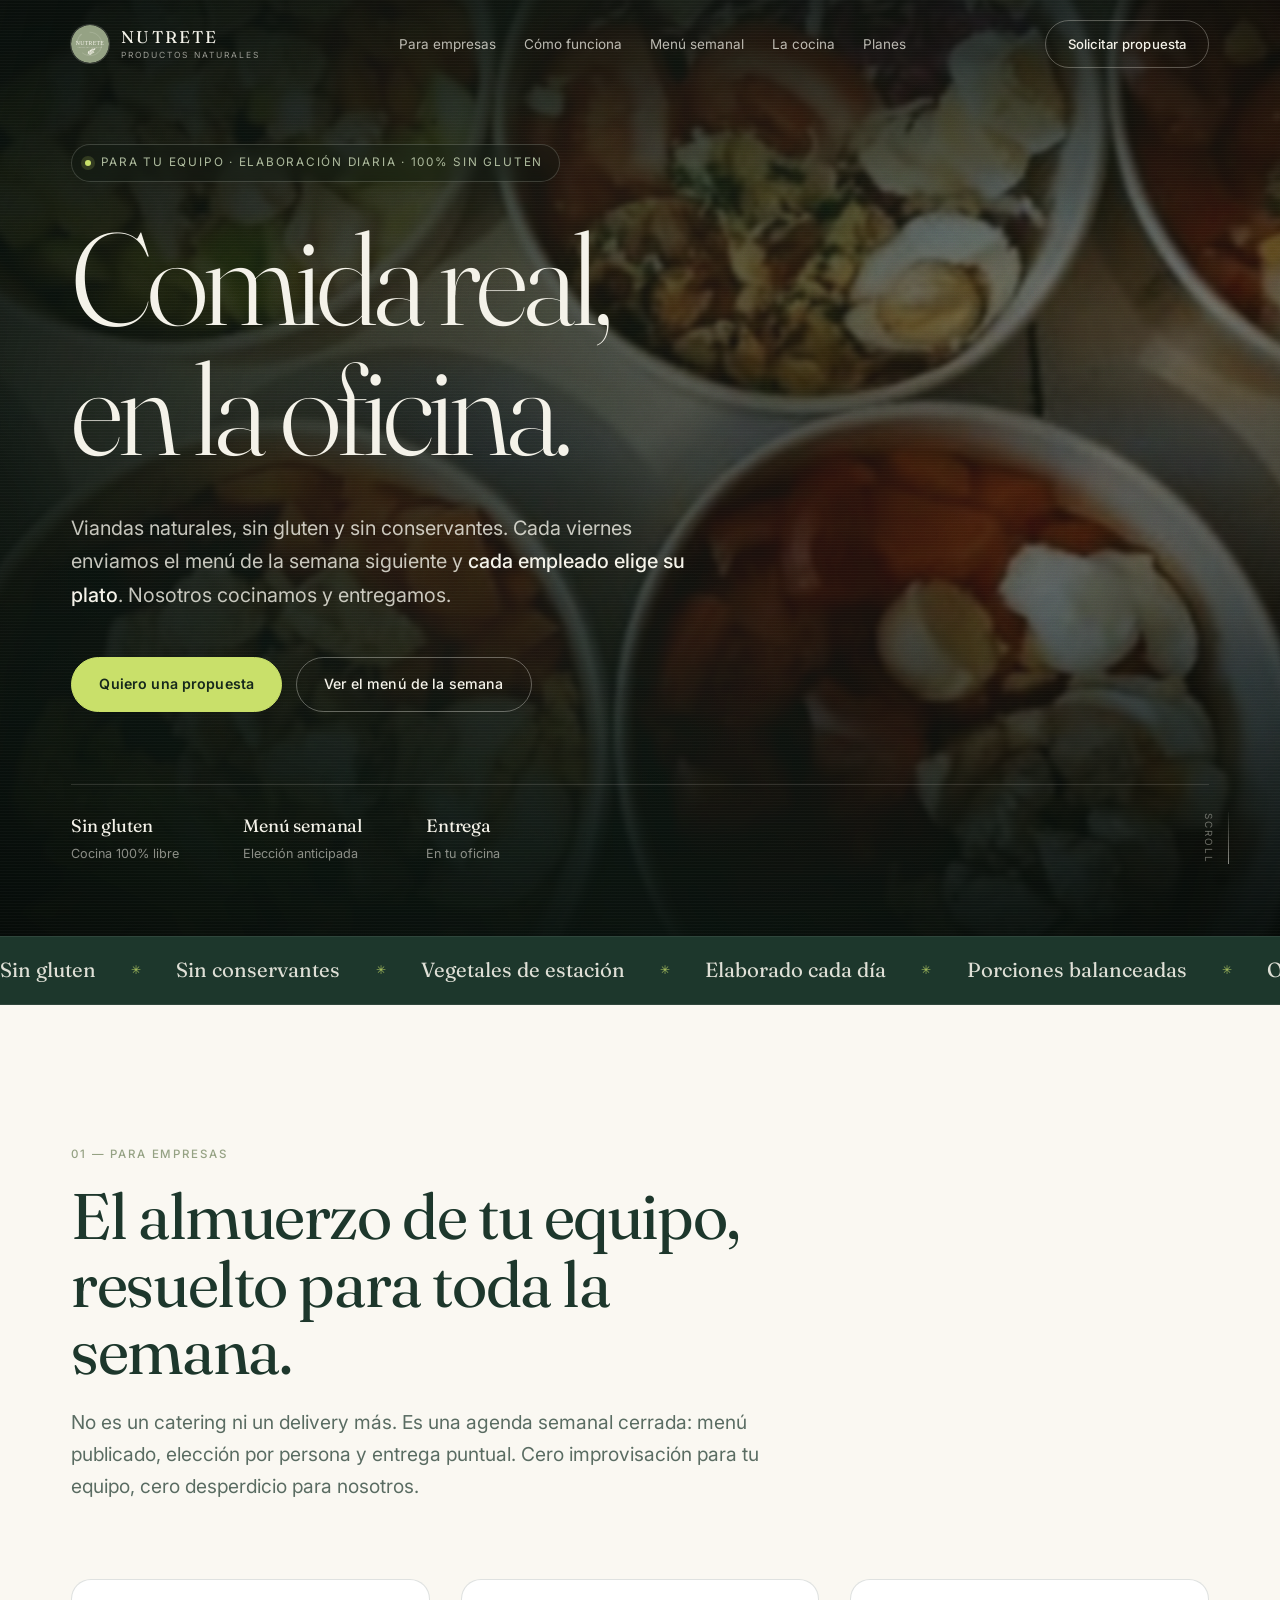
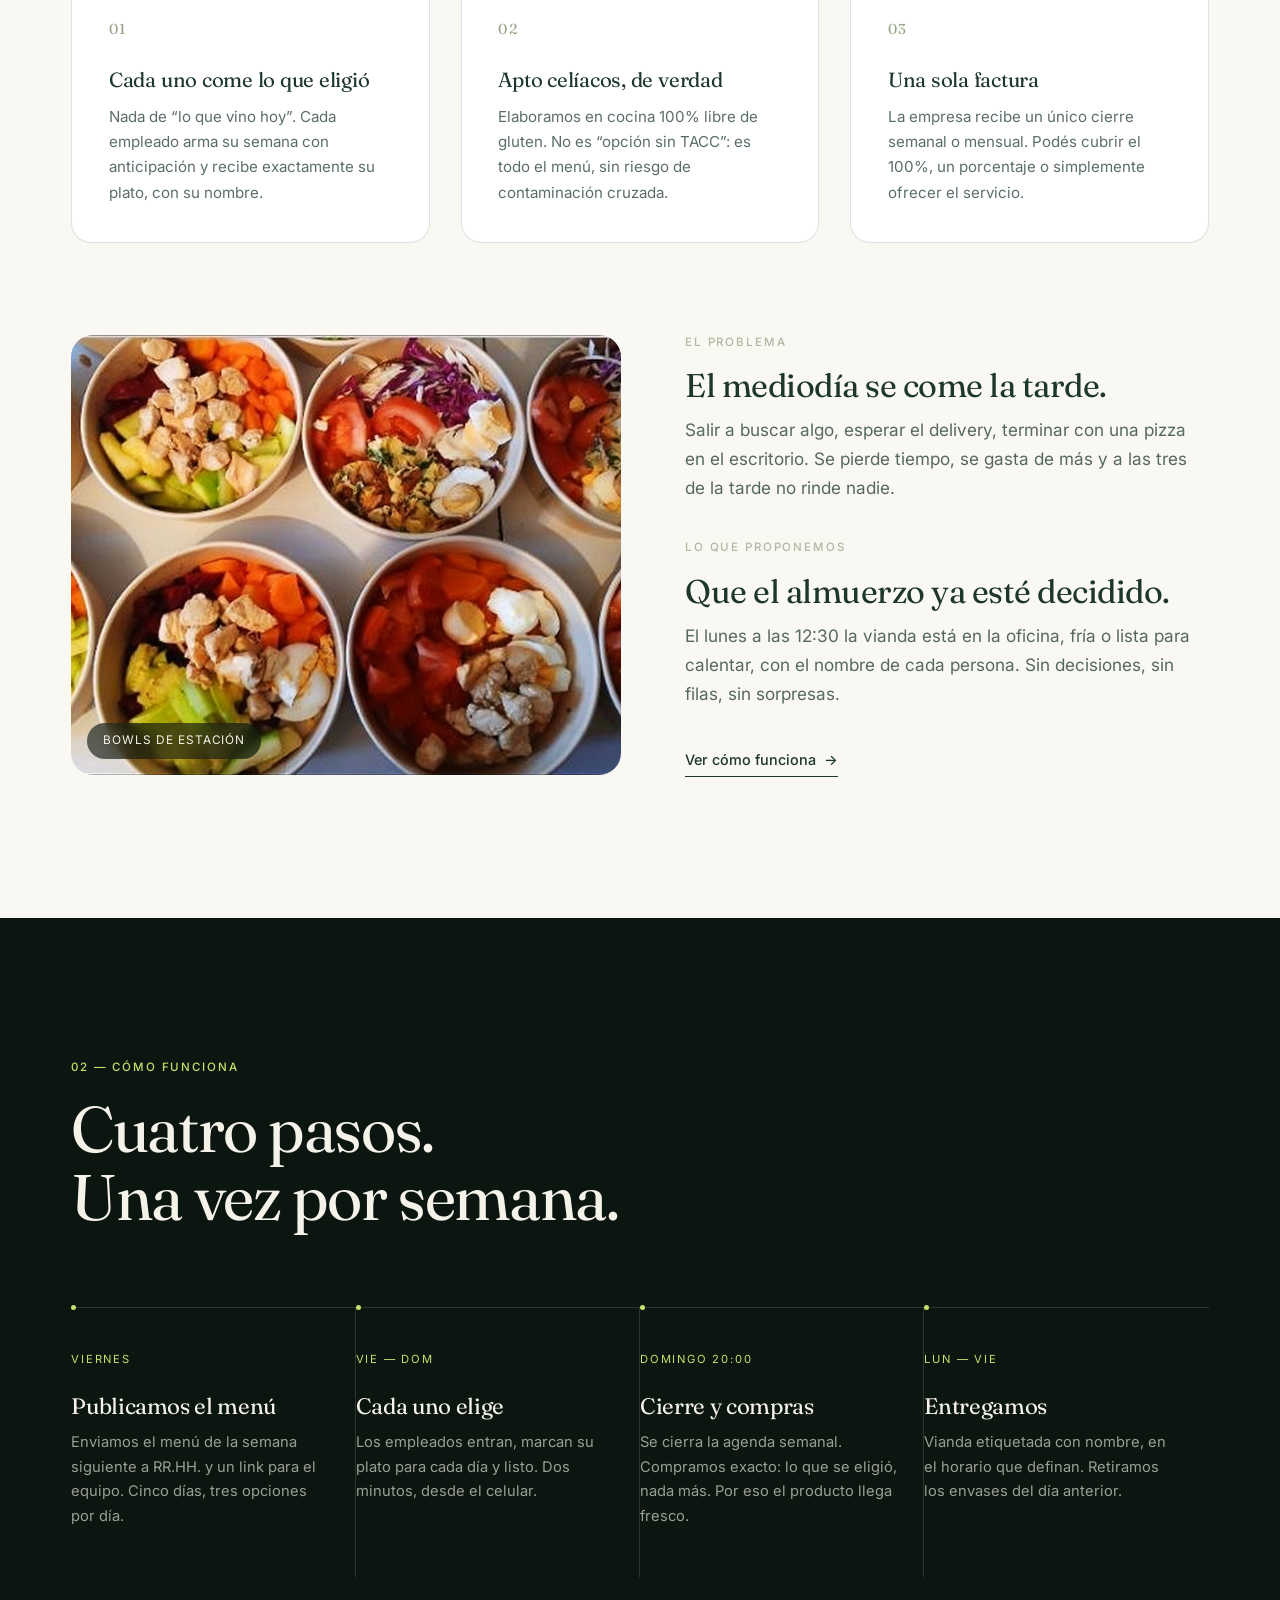
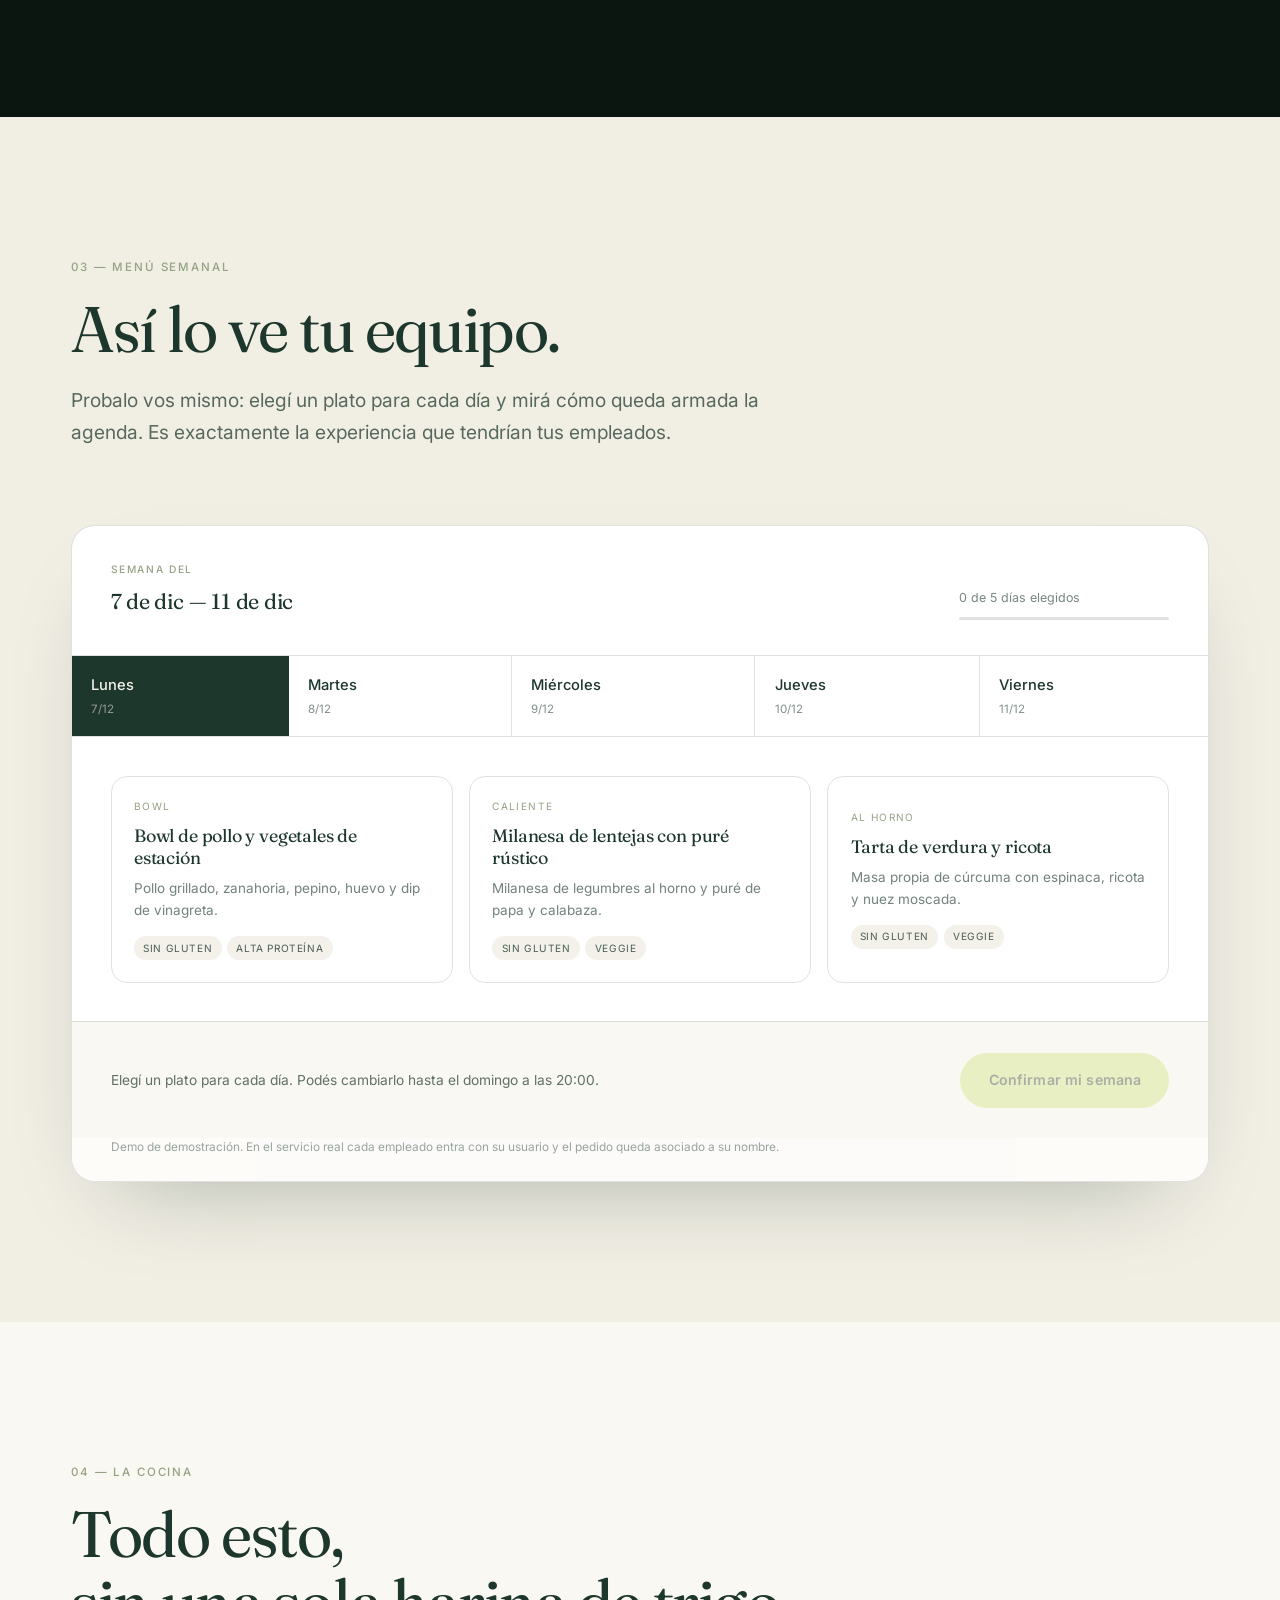
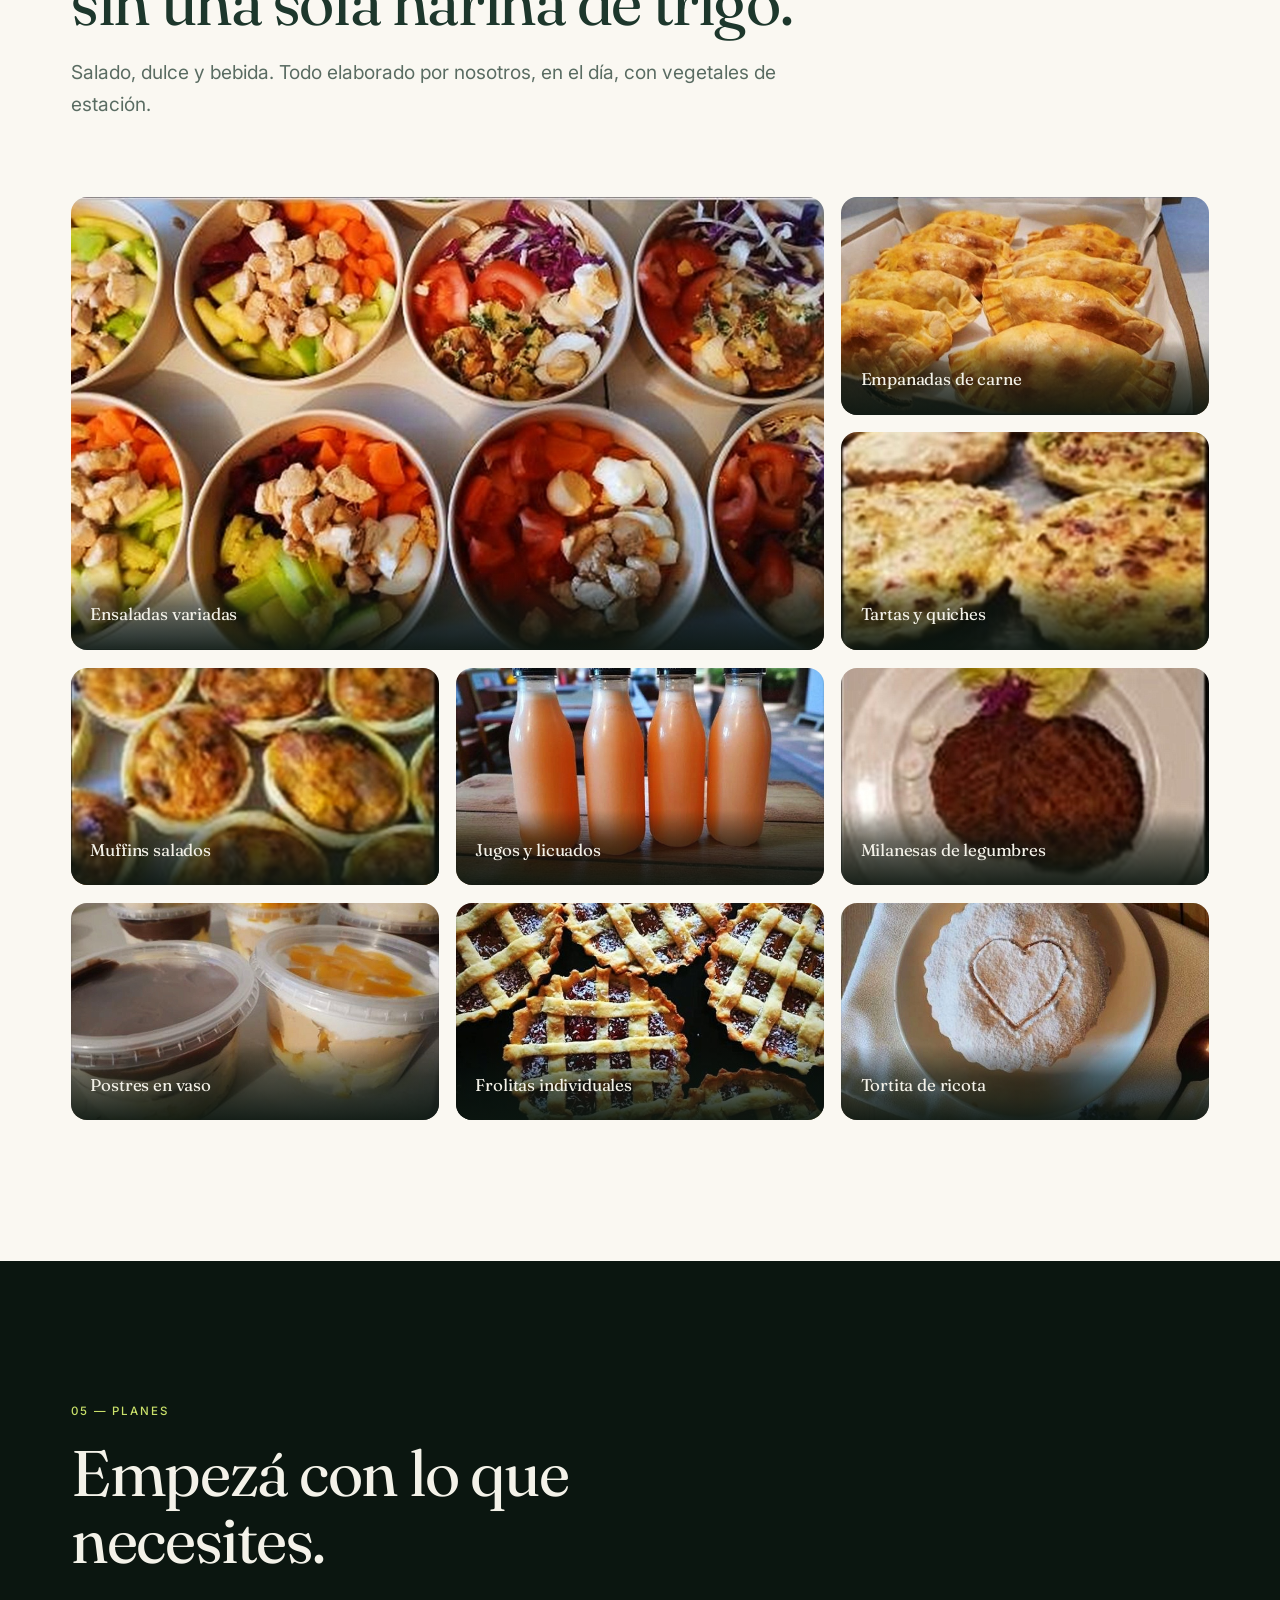
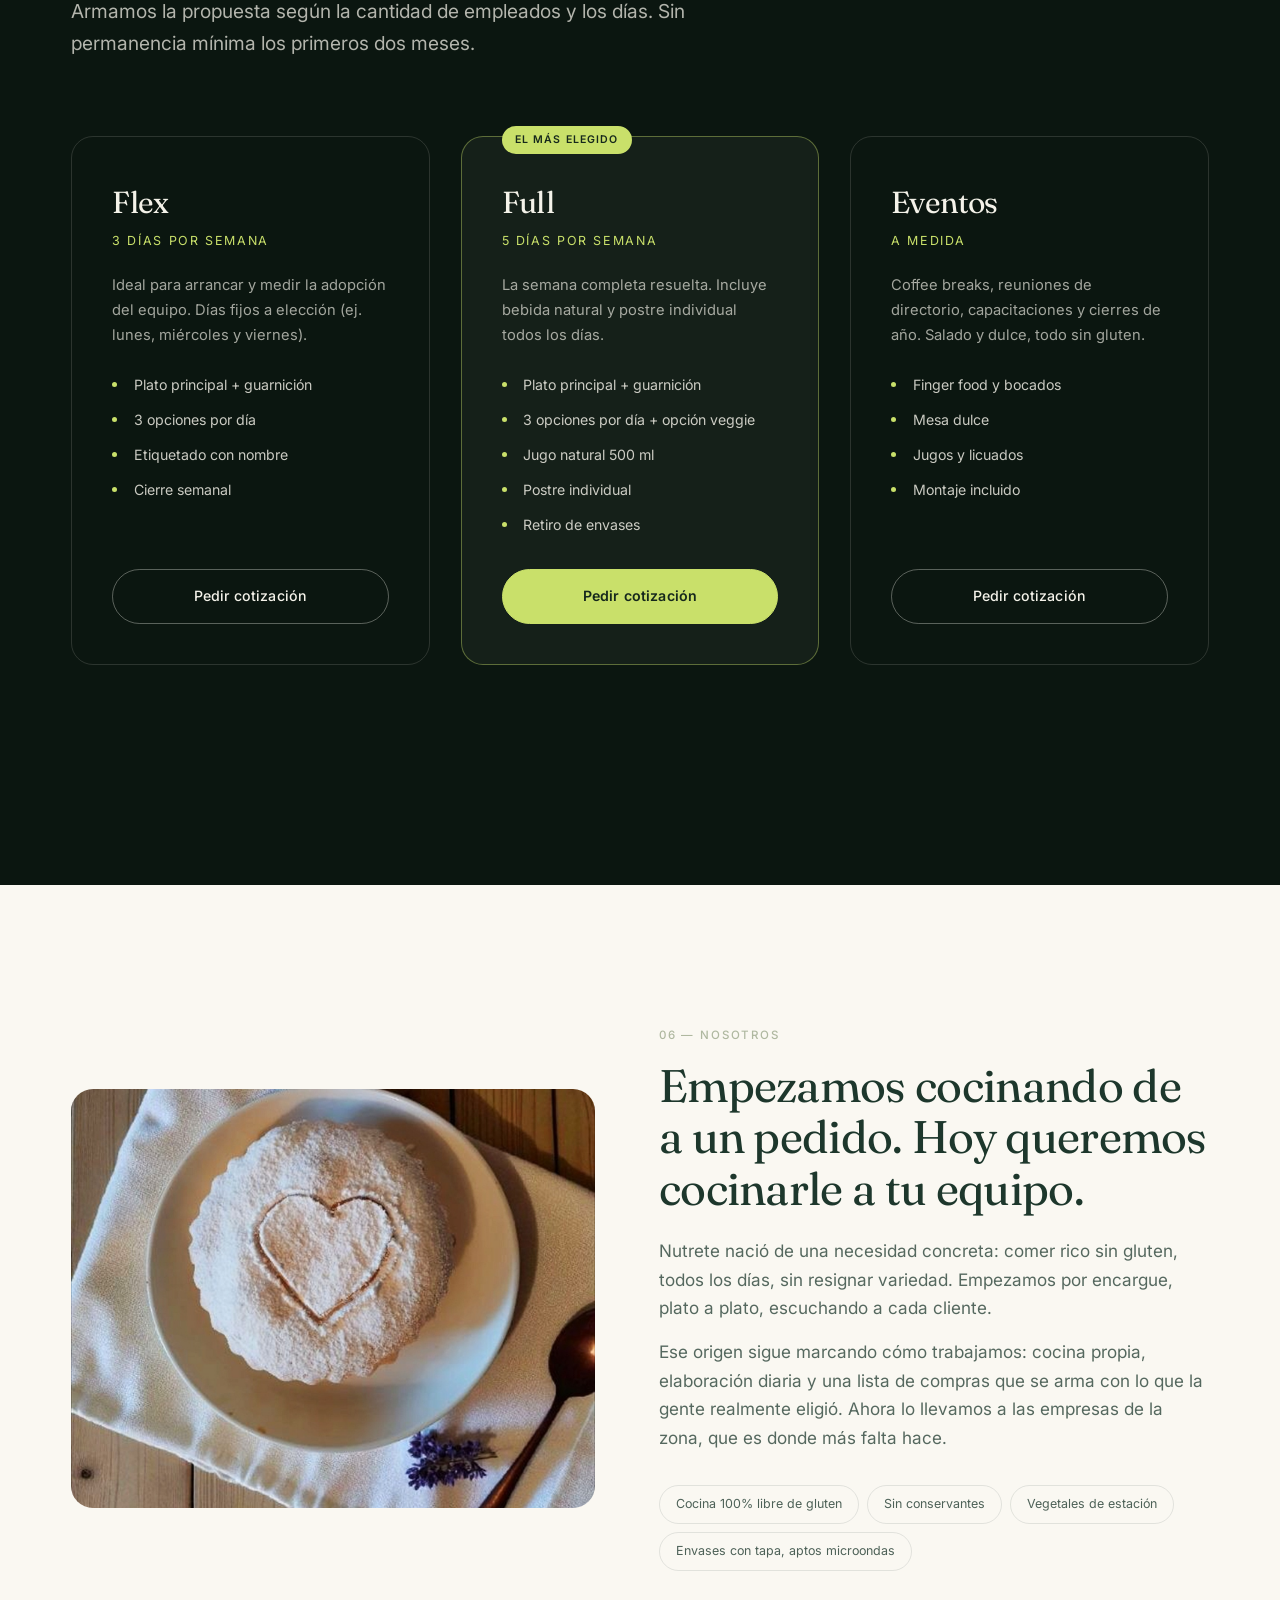
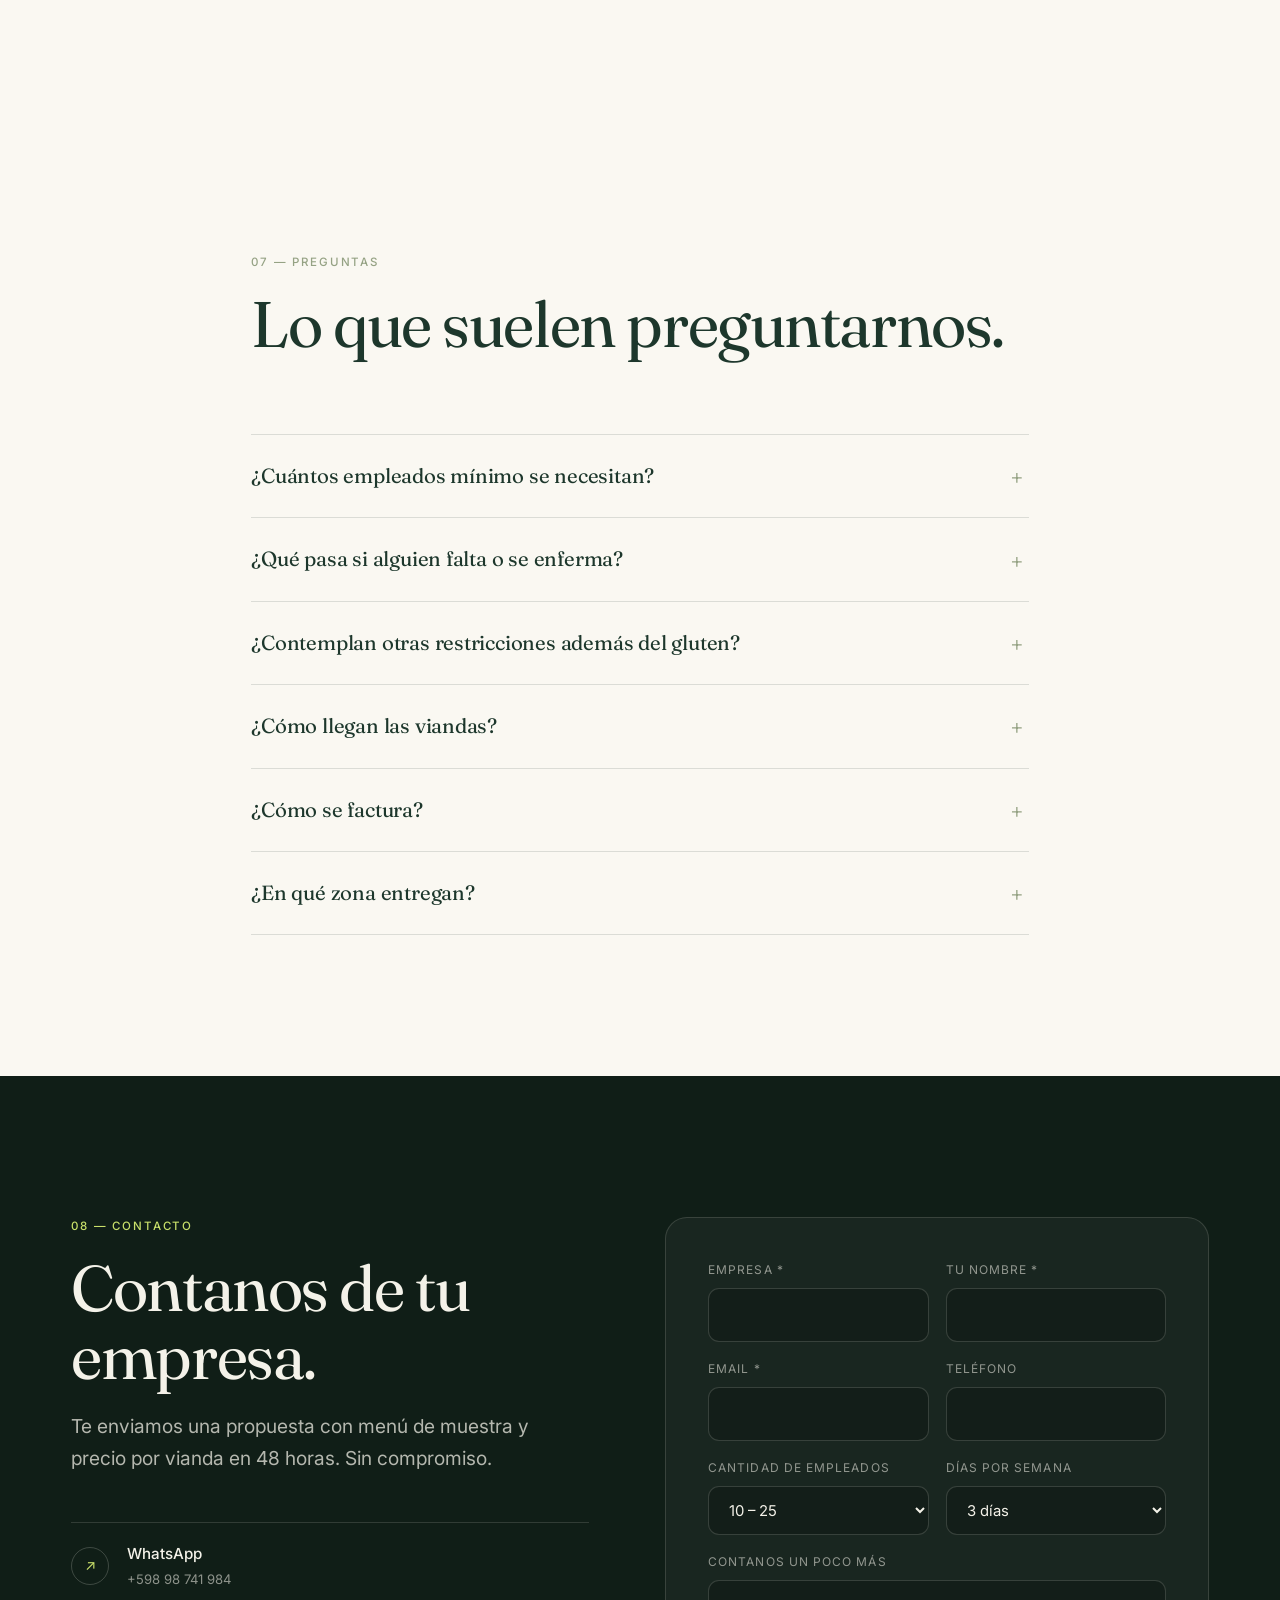
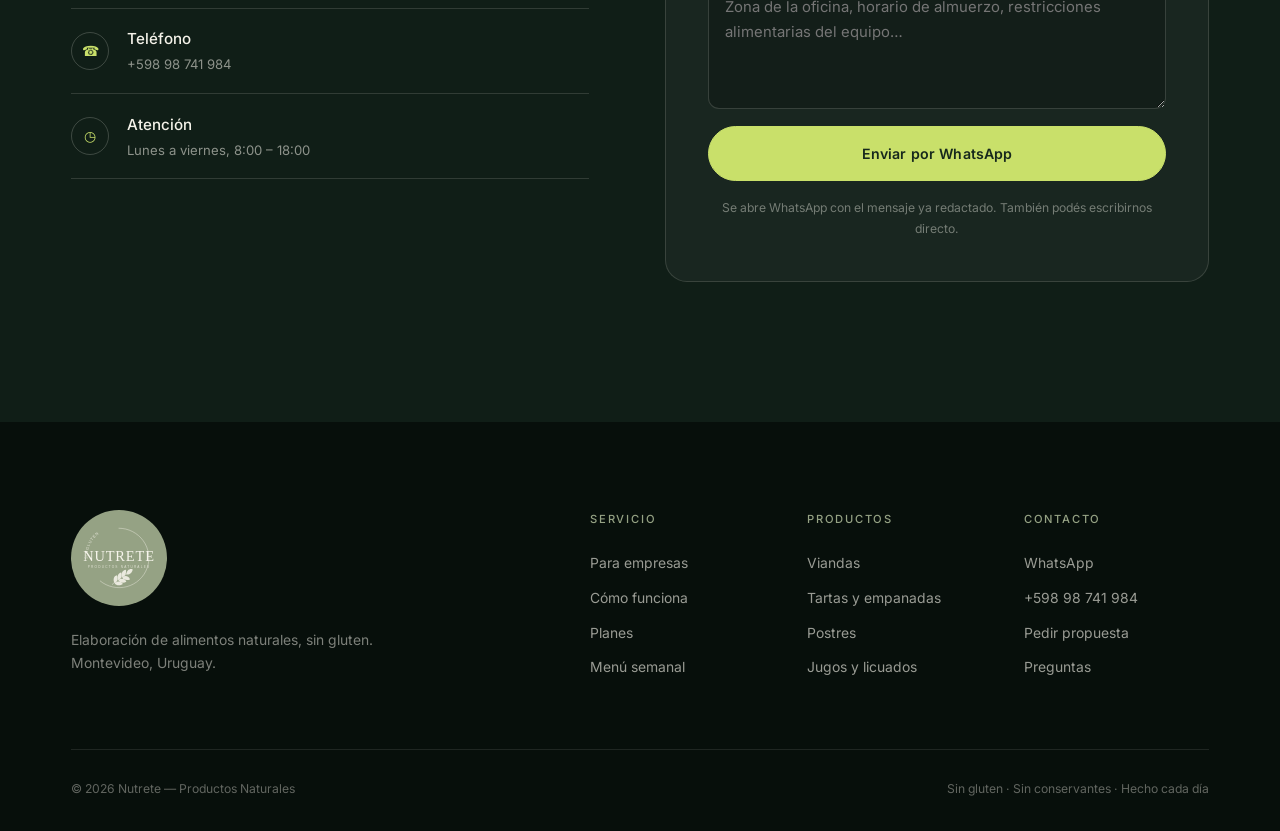
==== commit 48b20a66: "Cambio: reemplazar 'Montevideo' por 'Para tu equipo' en hero" ====
--- a/index.html
+++ b/index.html
@@ -81,7 +81,7 @@
   </div>
 
   <div class="hero__inner">
-    <p class="hero__eyebrow"><span class="dot"></span> Montevideo · elaboración diaria · 100% sin gluten</p>
+    <p class="hero__eyebrow"><span class="dot"></span> Para tu equipo · elaboración diaria · 100% sin gluten</p>
 
     <h1 class="hero__title">
       <span class="ln"><span>Comida real,</span></span>
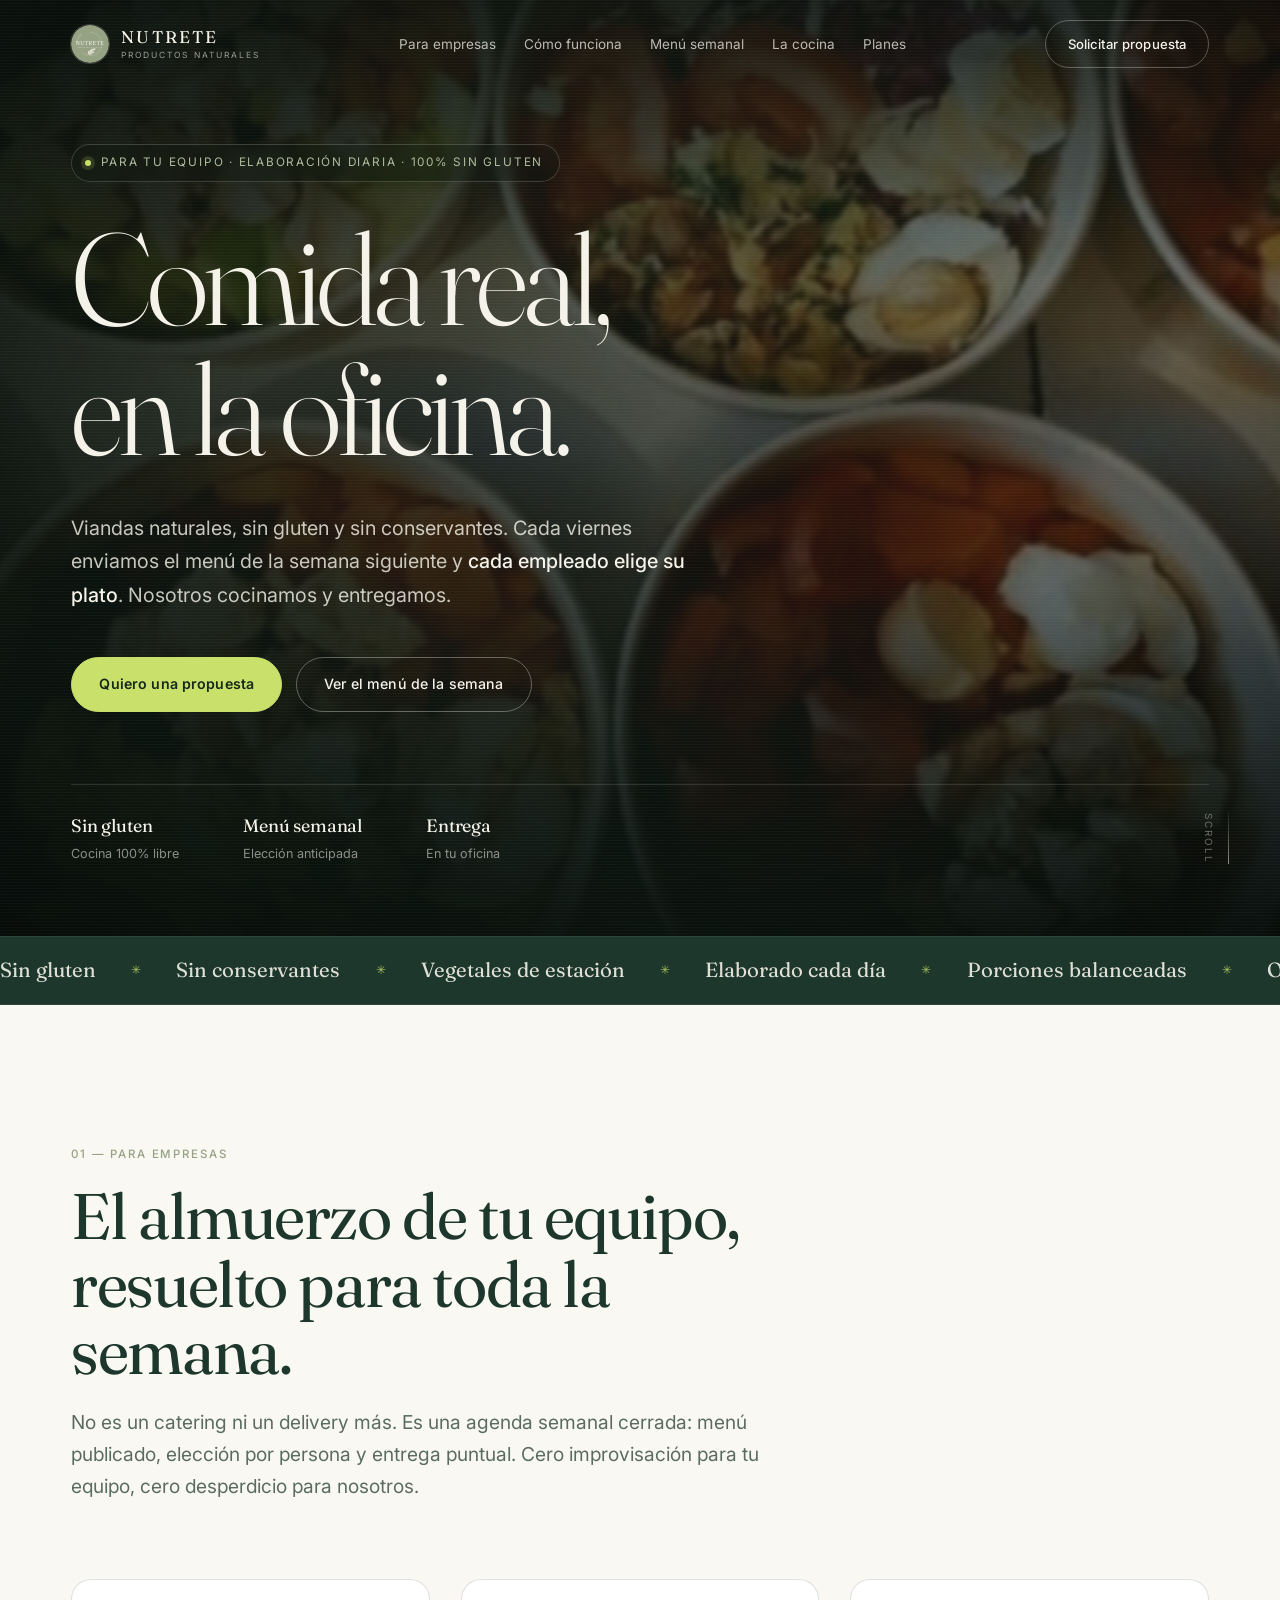
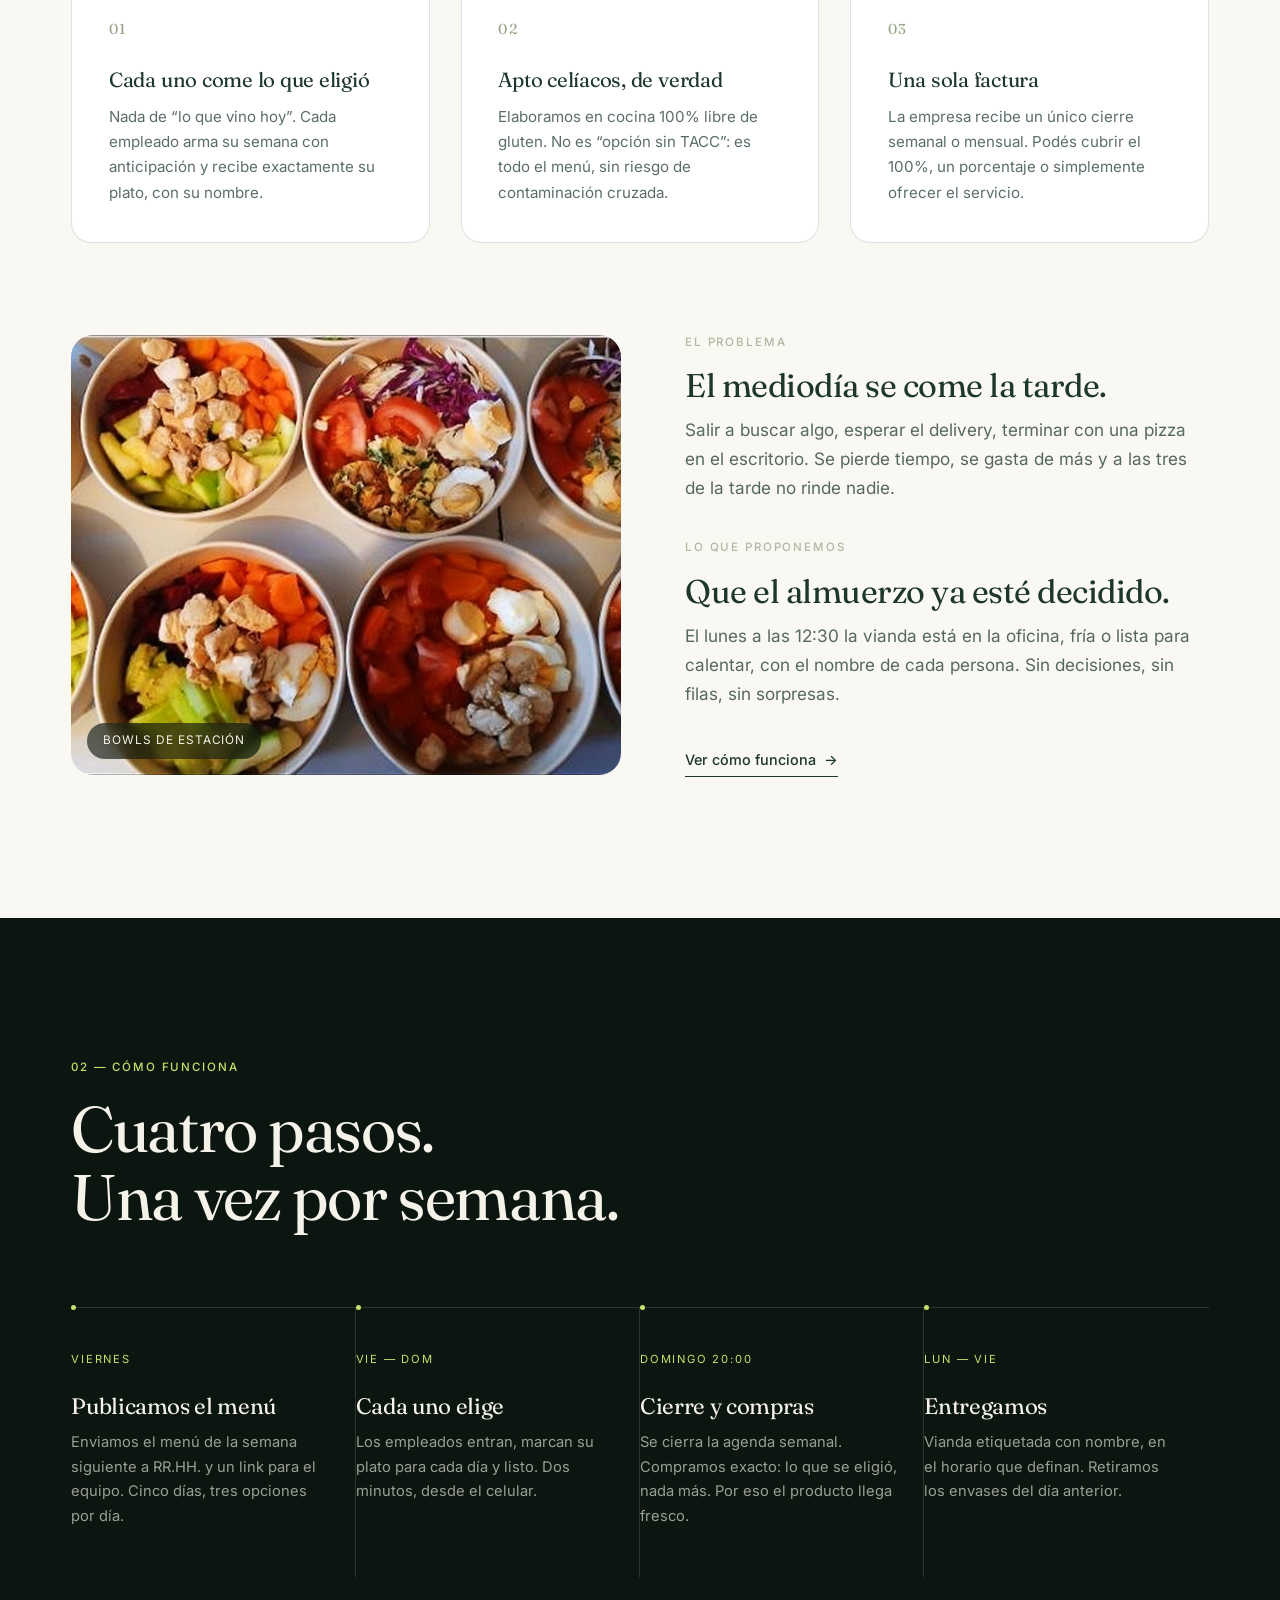
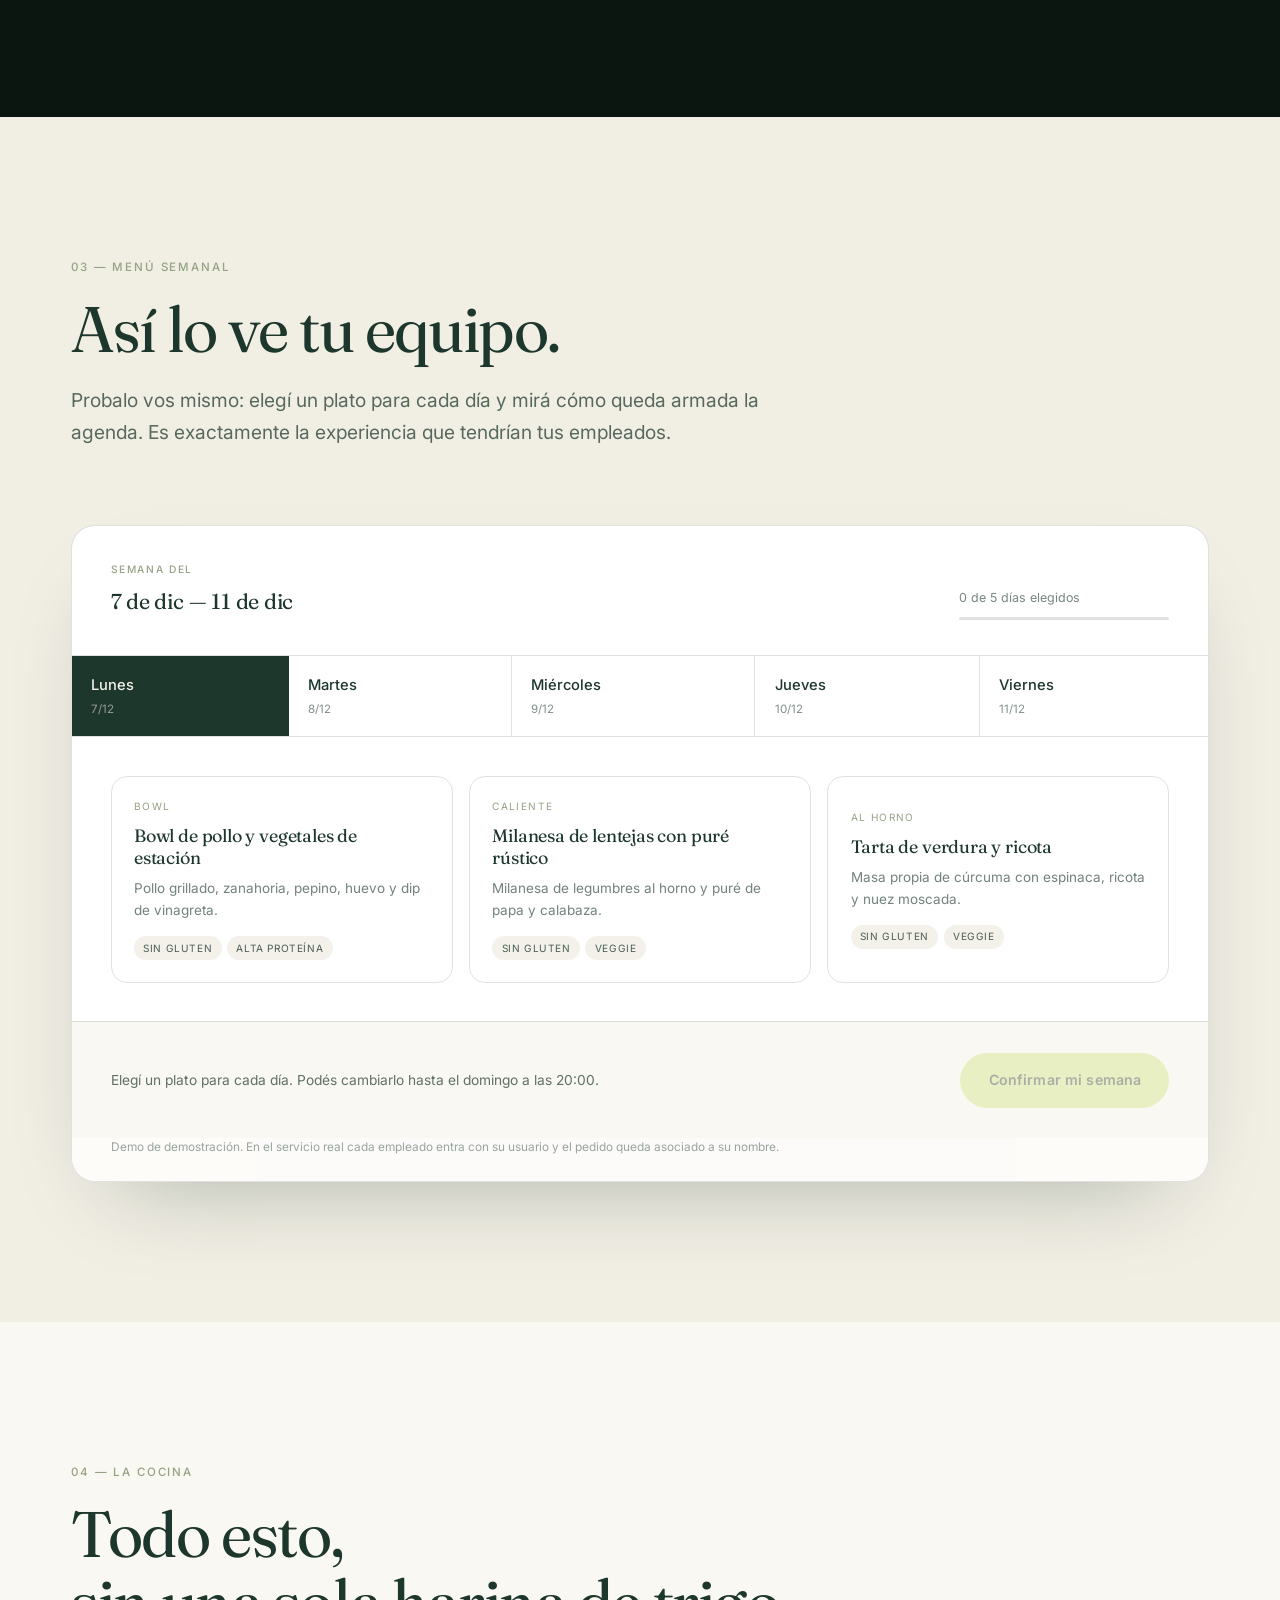
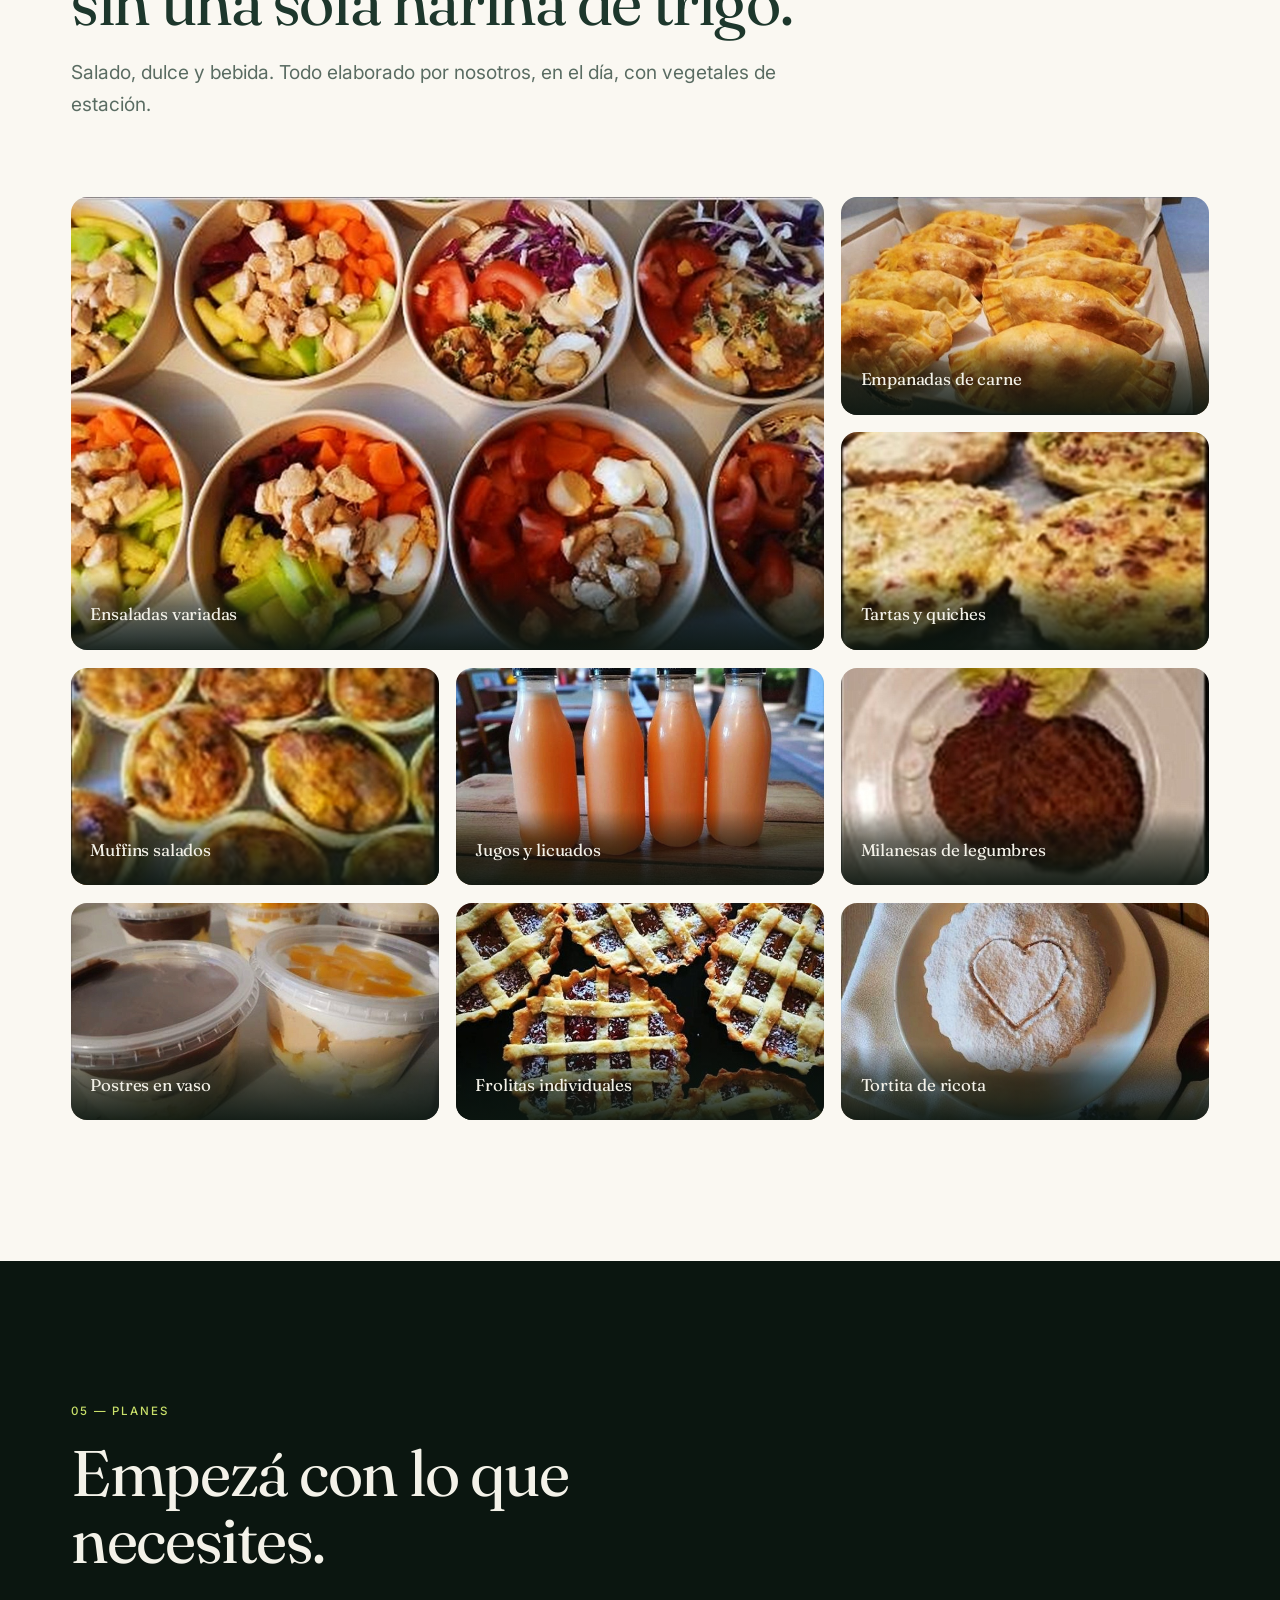
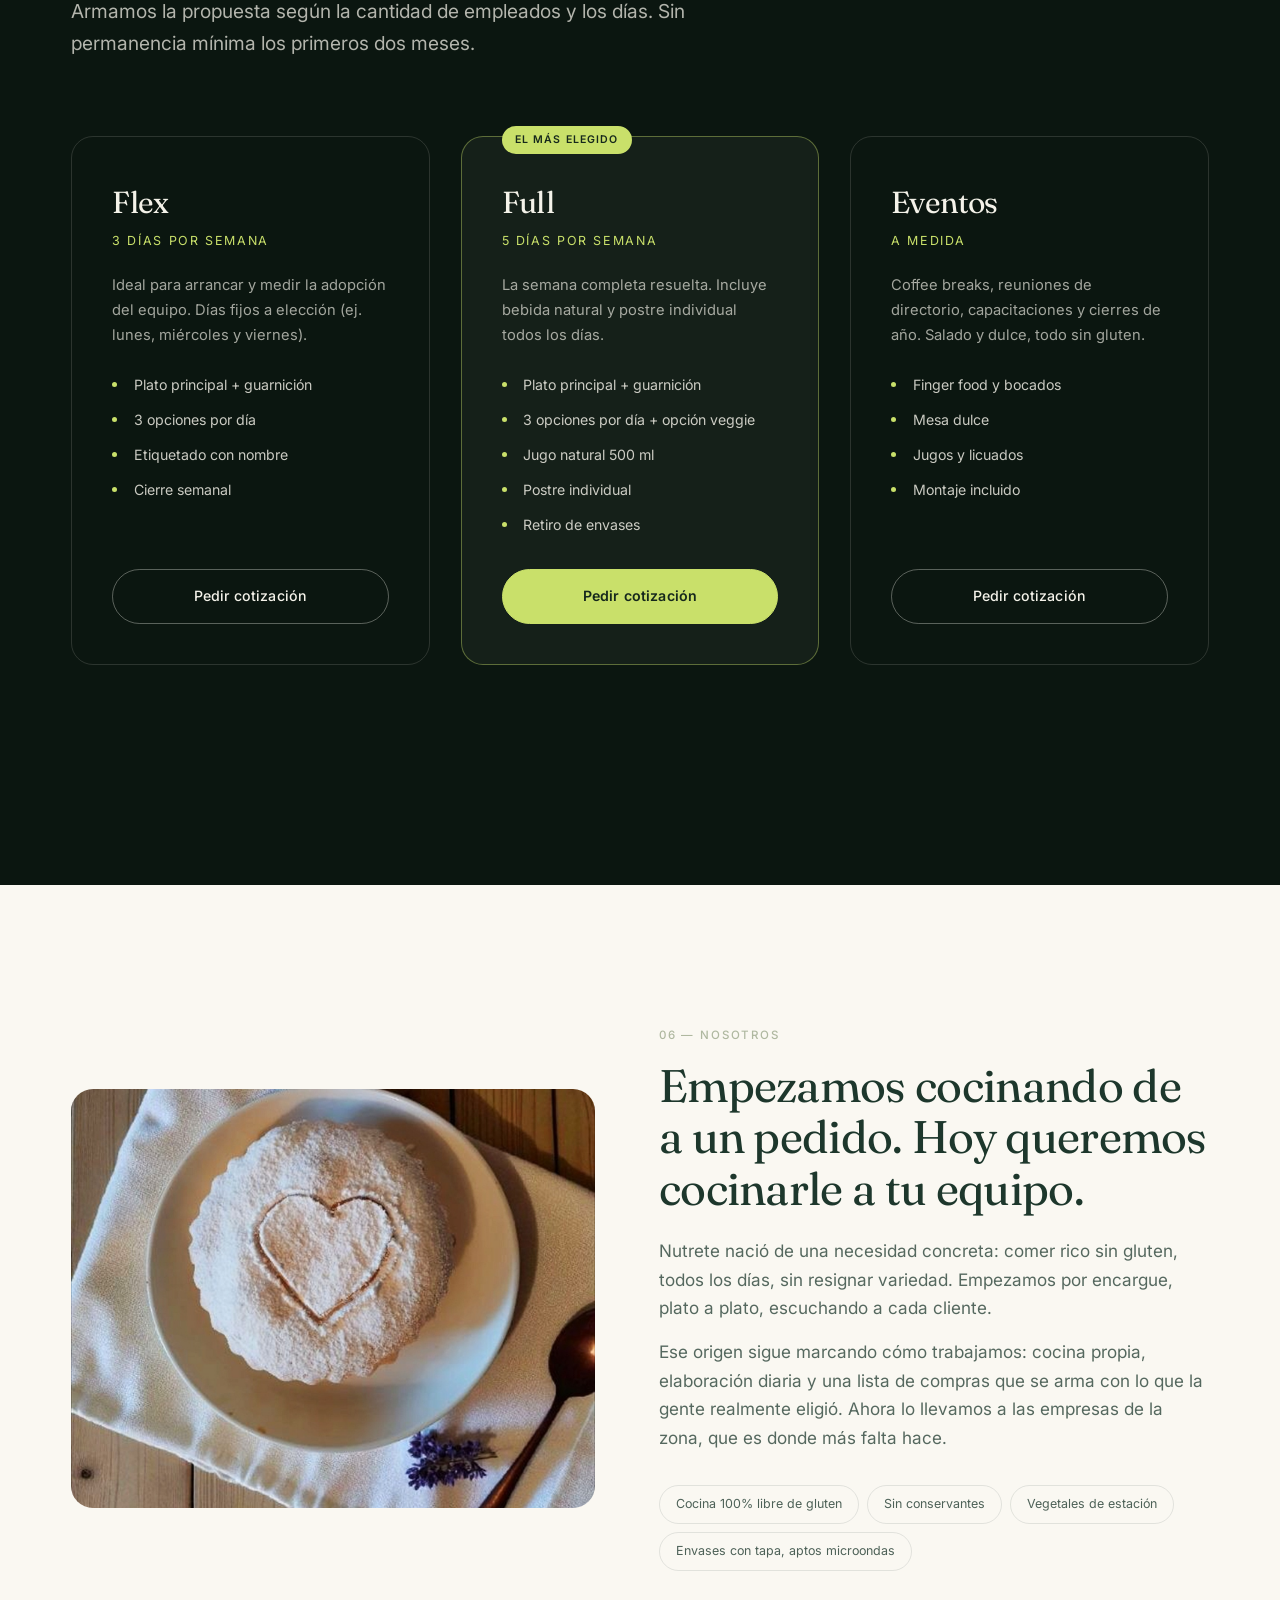
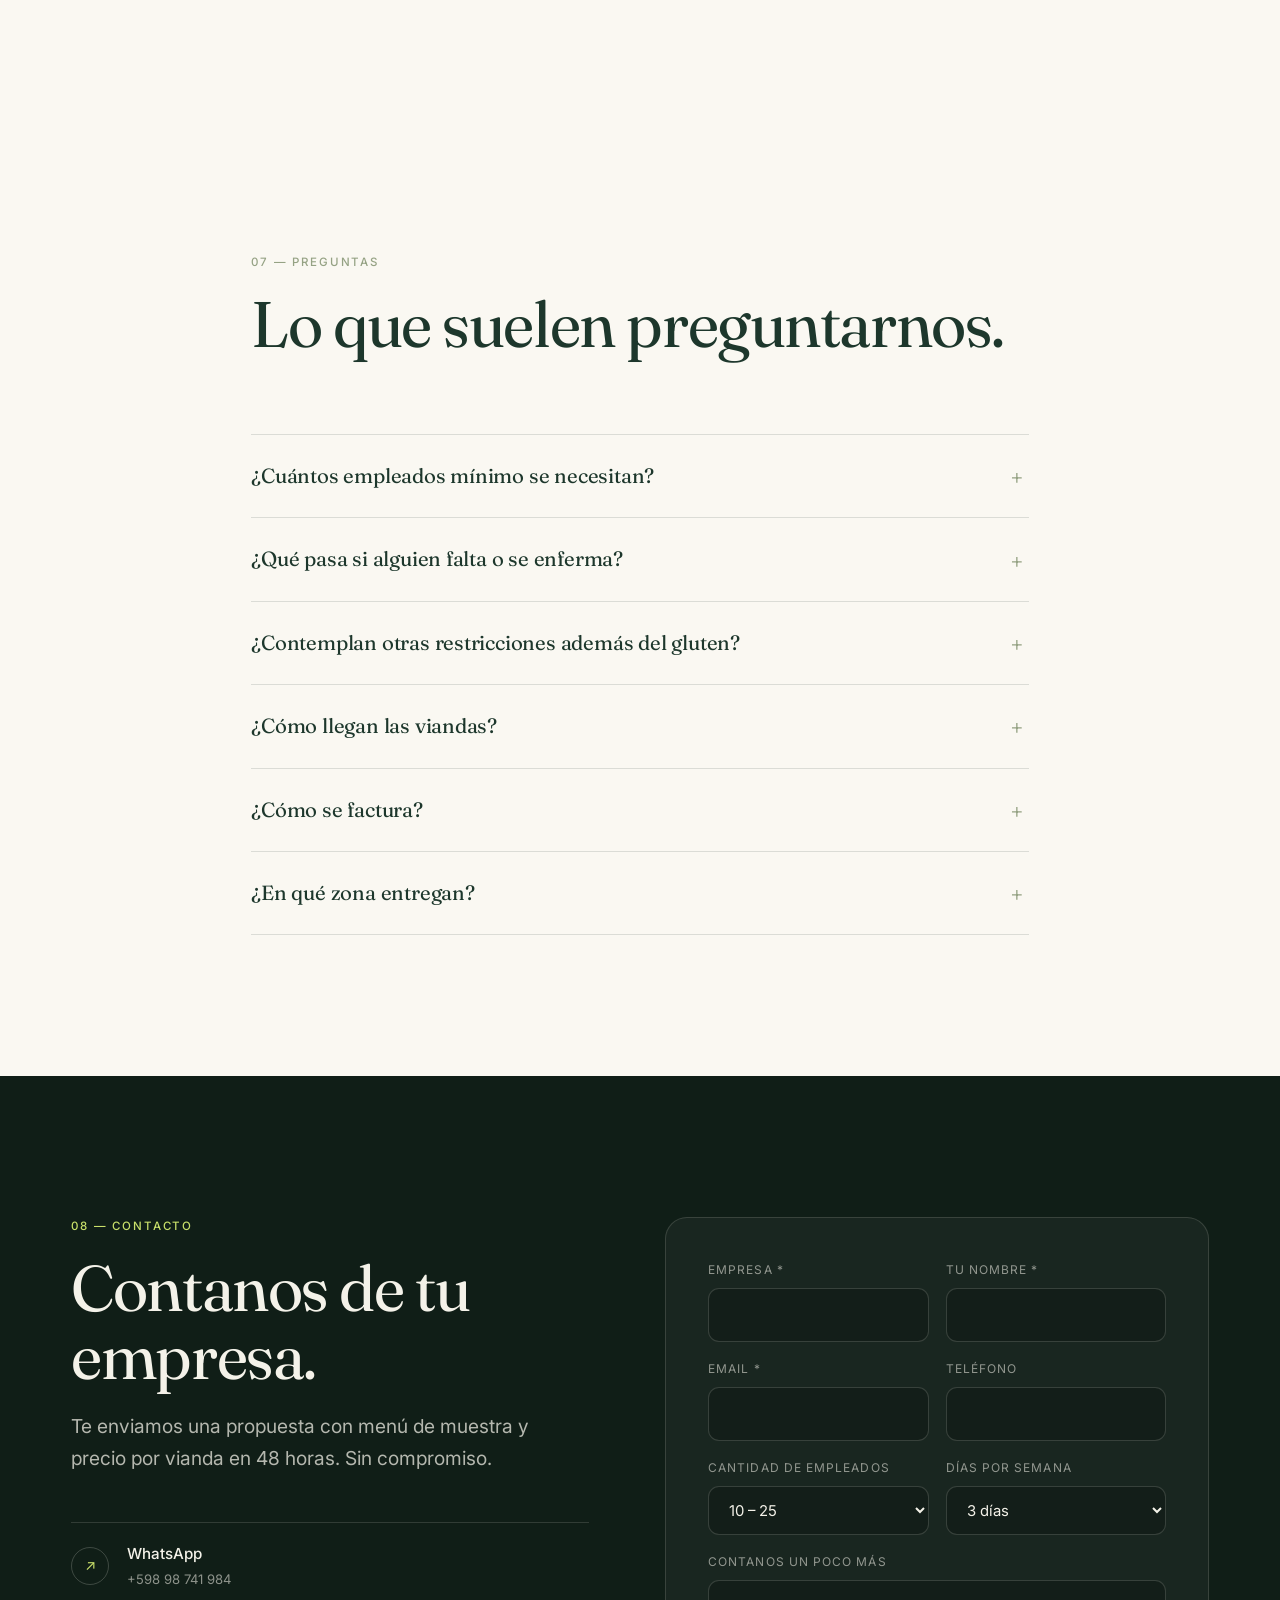
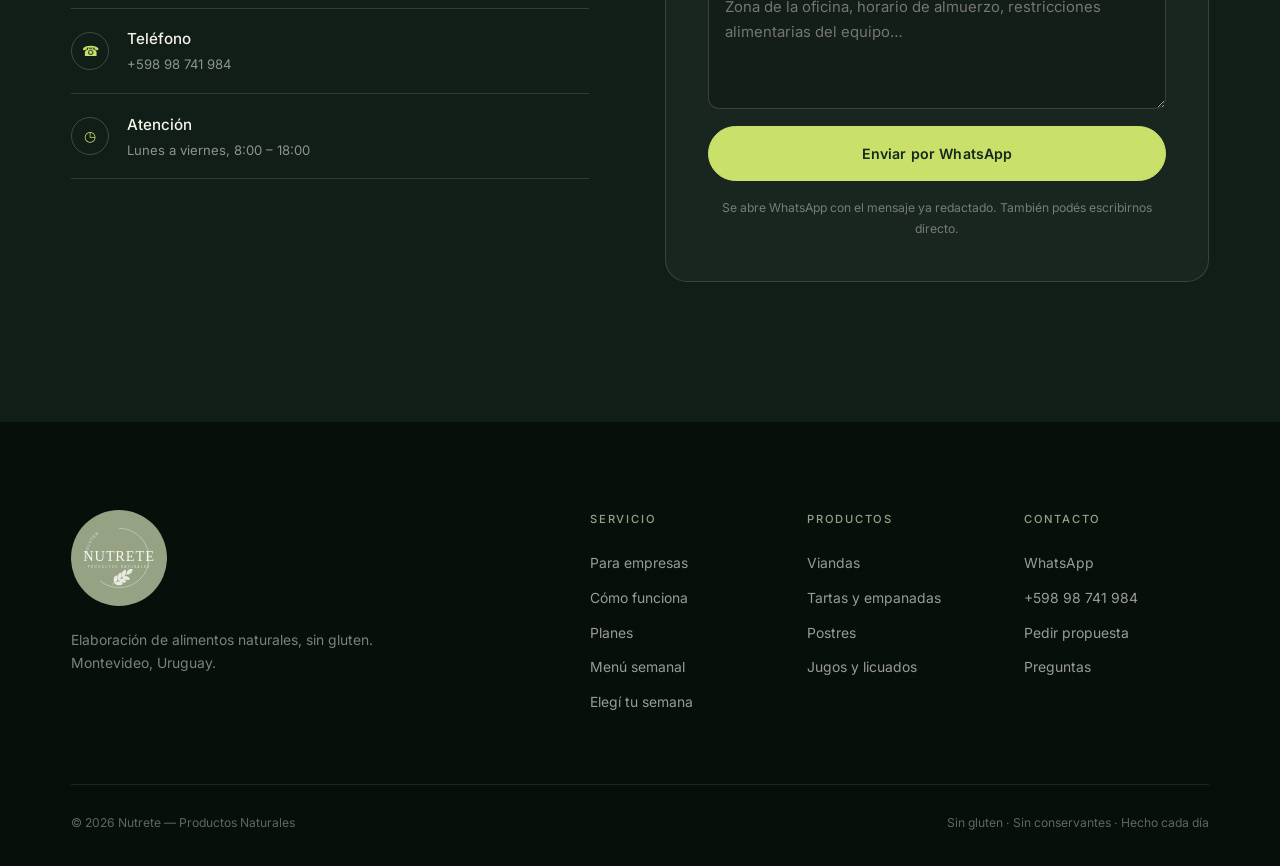
==== commit fb6164f9: "Portal: los empleados eligen su vianda de la semana - elegir.html: acceso por codigo de empresa, sel" ====
--- a/index.html
+++ b/index.html
@@ -452,7 +452,7 @@
       </div>
       <nav class="foot__nav" aria-label="Pie de página">
         <div><h4>Servicio</h4>
-          <a href="#empresas">Para empresas</a><a href="#como">Cómo funciona</a><a href="#planes">Planes</a><a href="#menu">Menú semanal</a></div>
+          <a href="#empresas">Para empresas</a><a href="#como">Cómo funciona</a><a href="#planes">Planes</a><a href="#menu">Menú semanal</a><a href="elegir.html">Elegí tu semana</a></div>
         <div><h4>Productos</h4>
           <a href="#cocina">Viandas</a><a href="#cocina">Tartas y empanadas</a><a href="#cocina">Postres</a><a href="#cocina">Jugos y licuados</a></div>
         <div><h4>Contacto</h4>
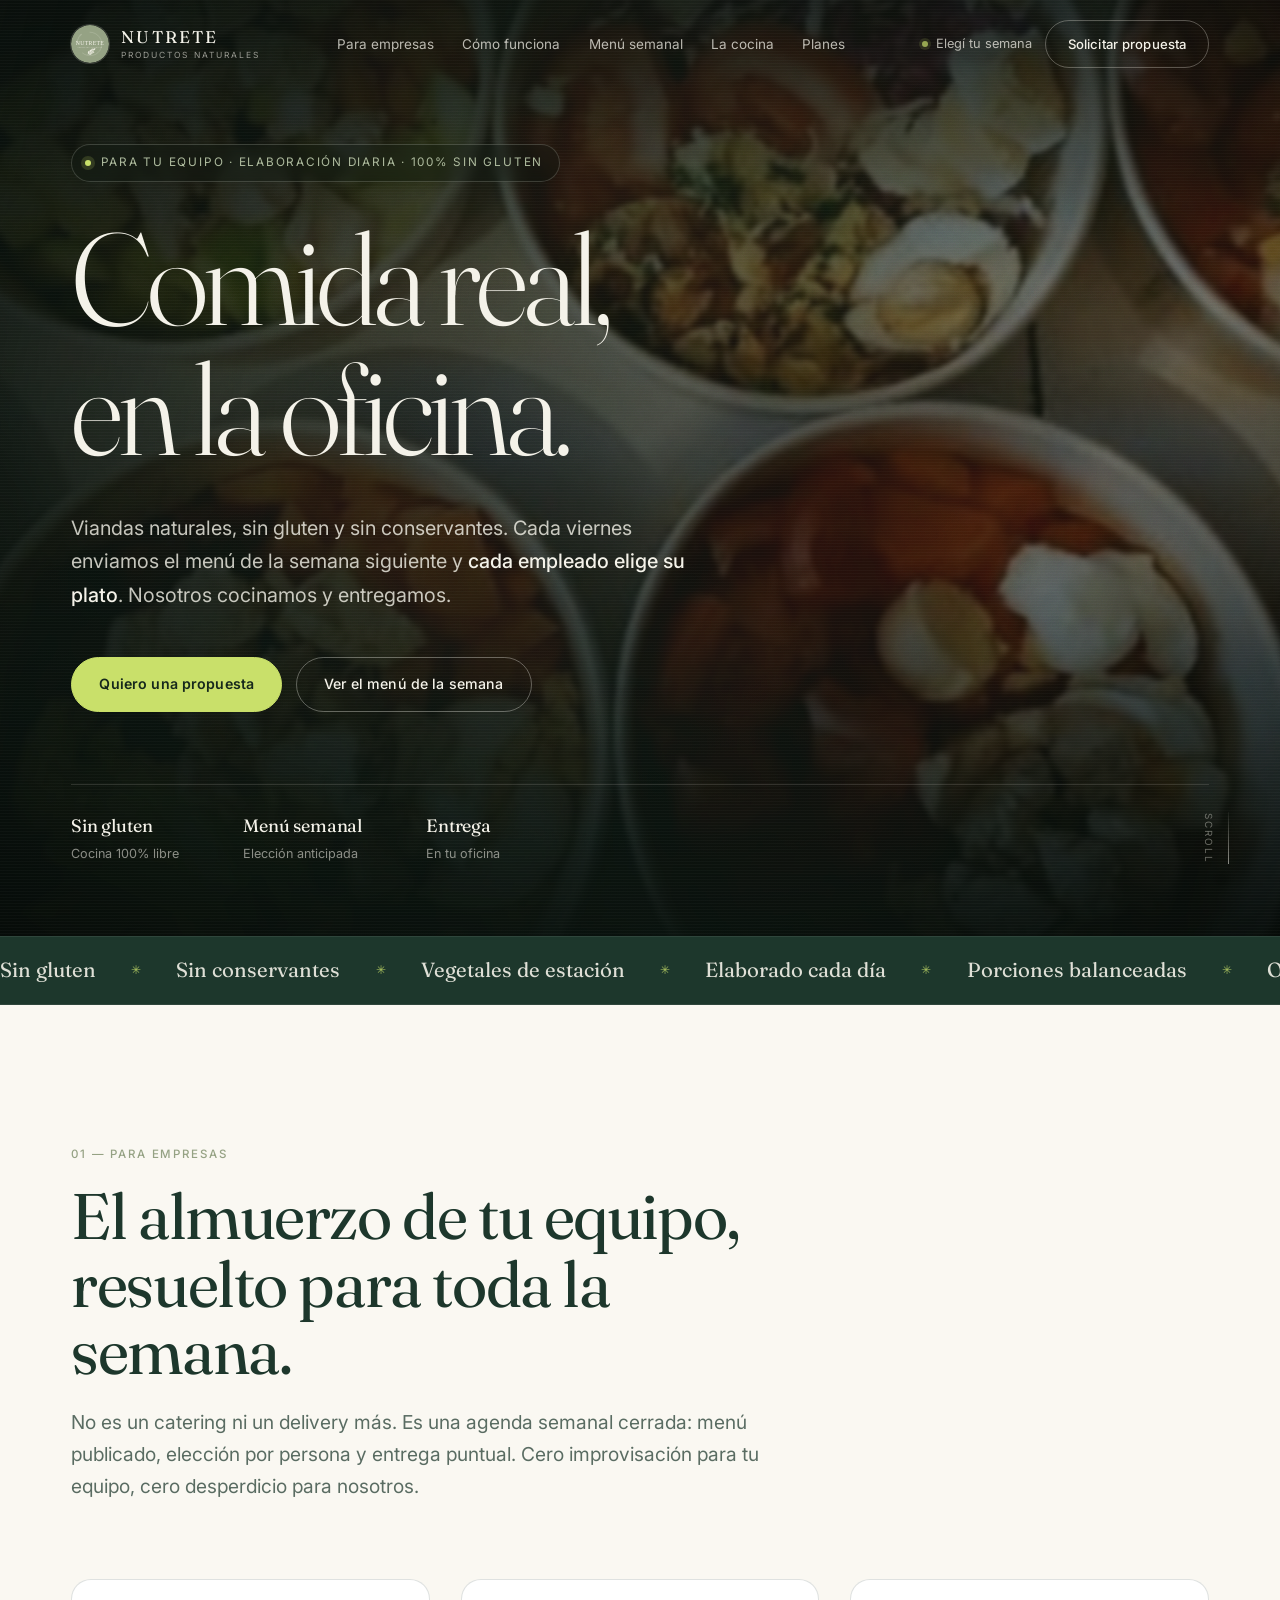
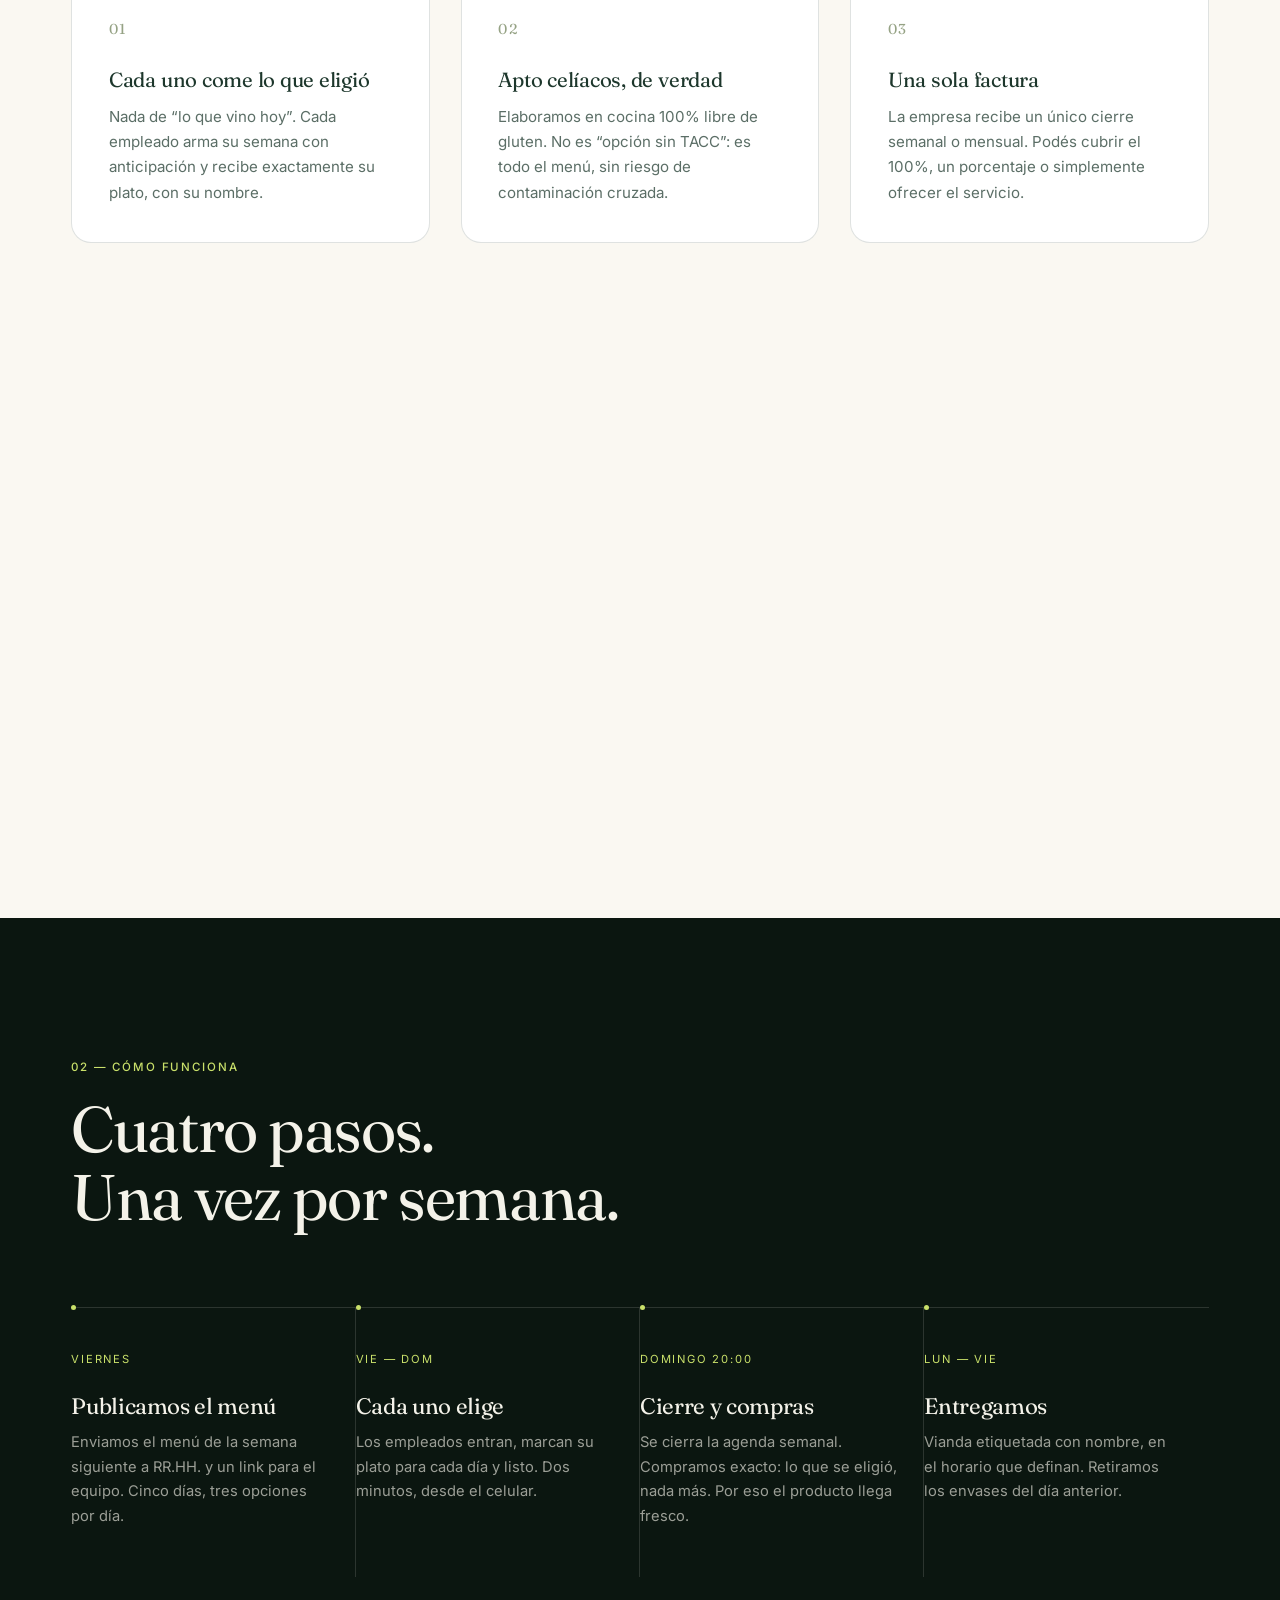
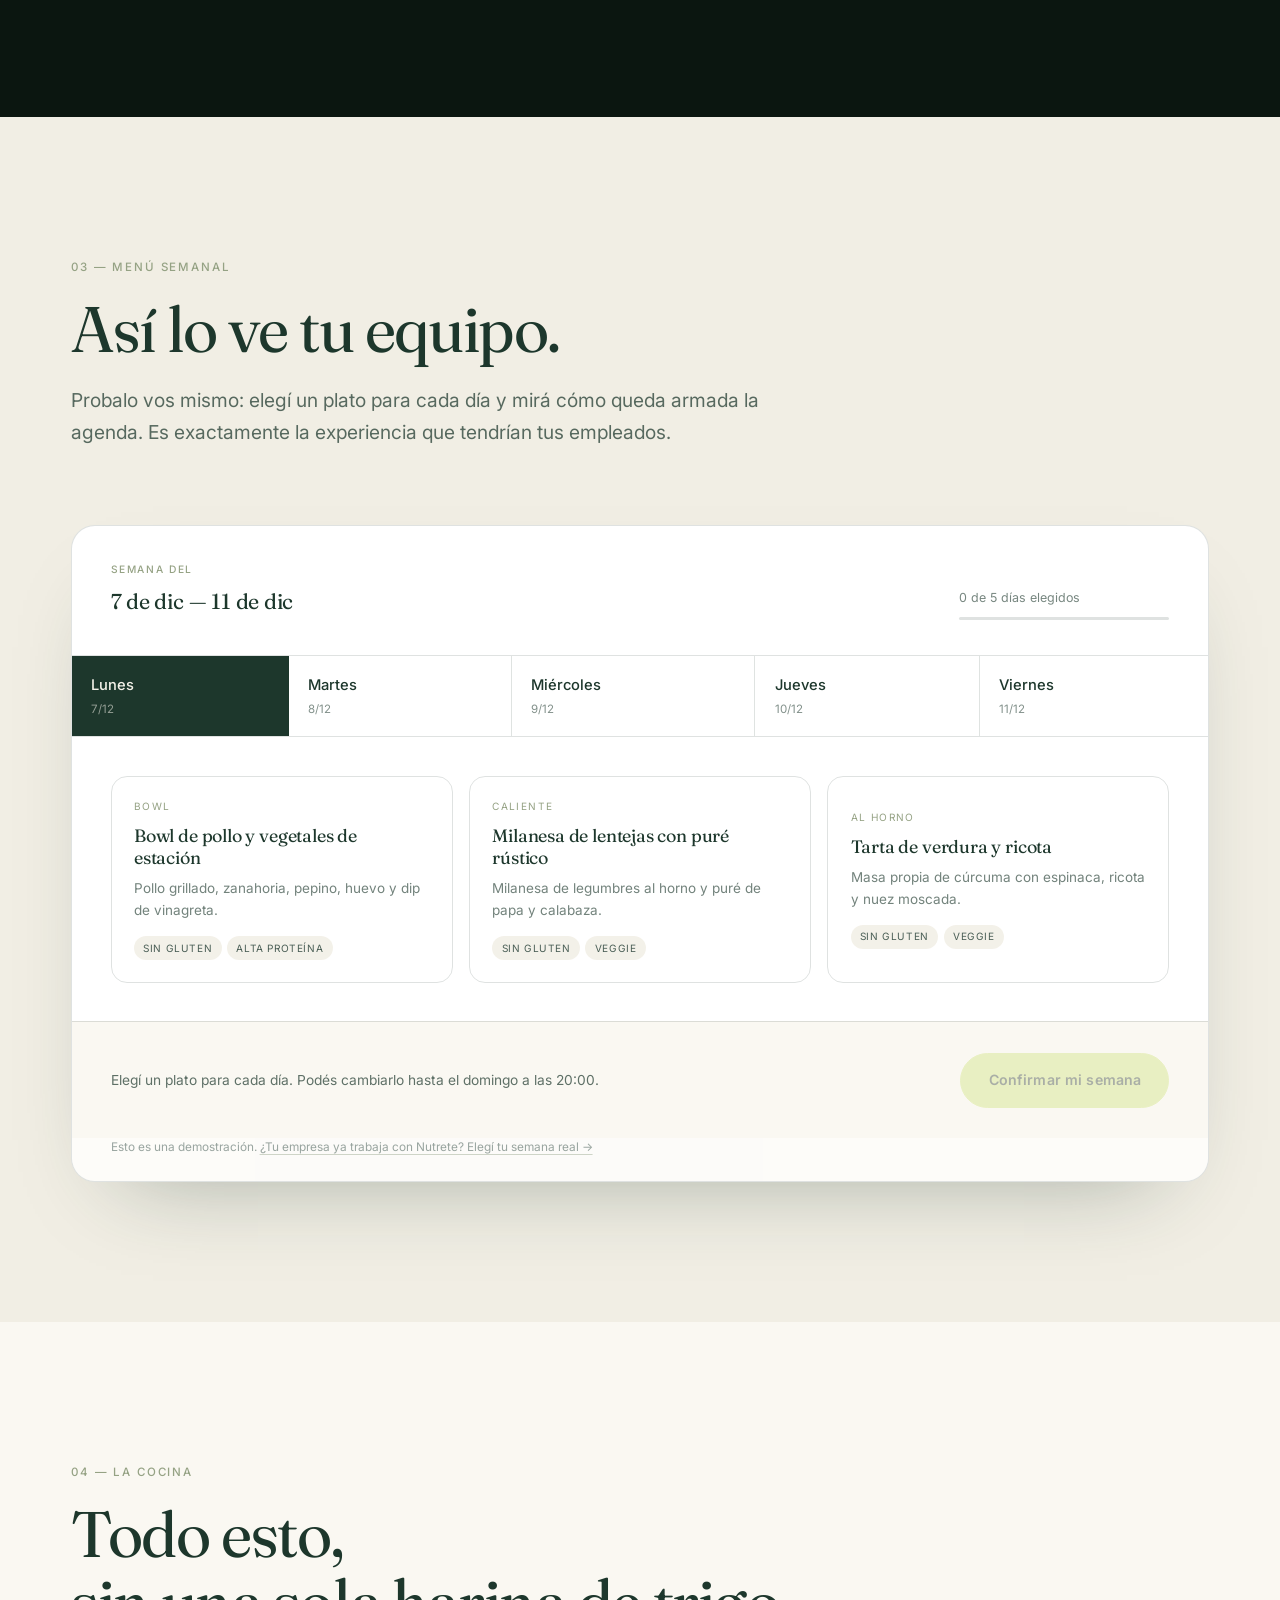
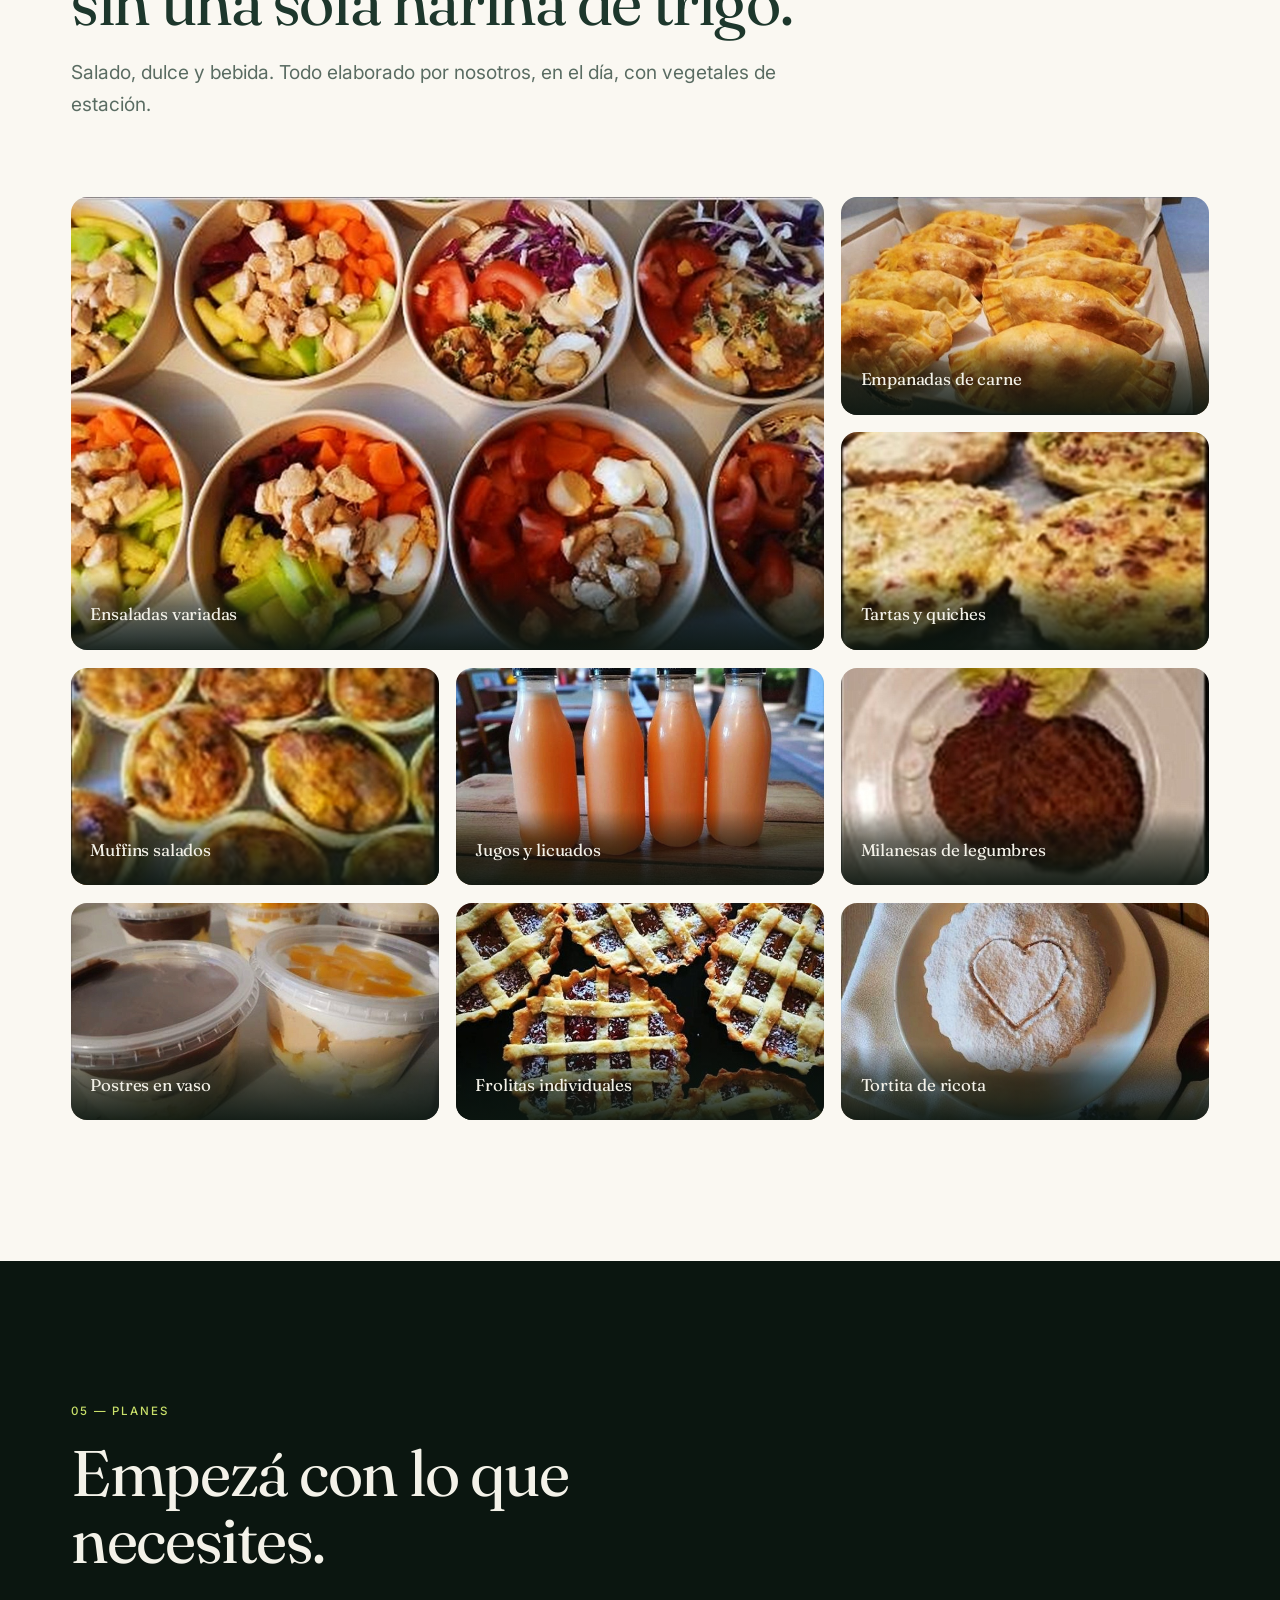
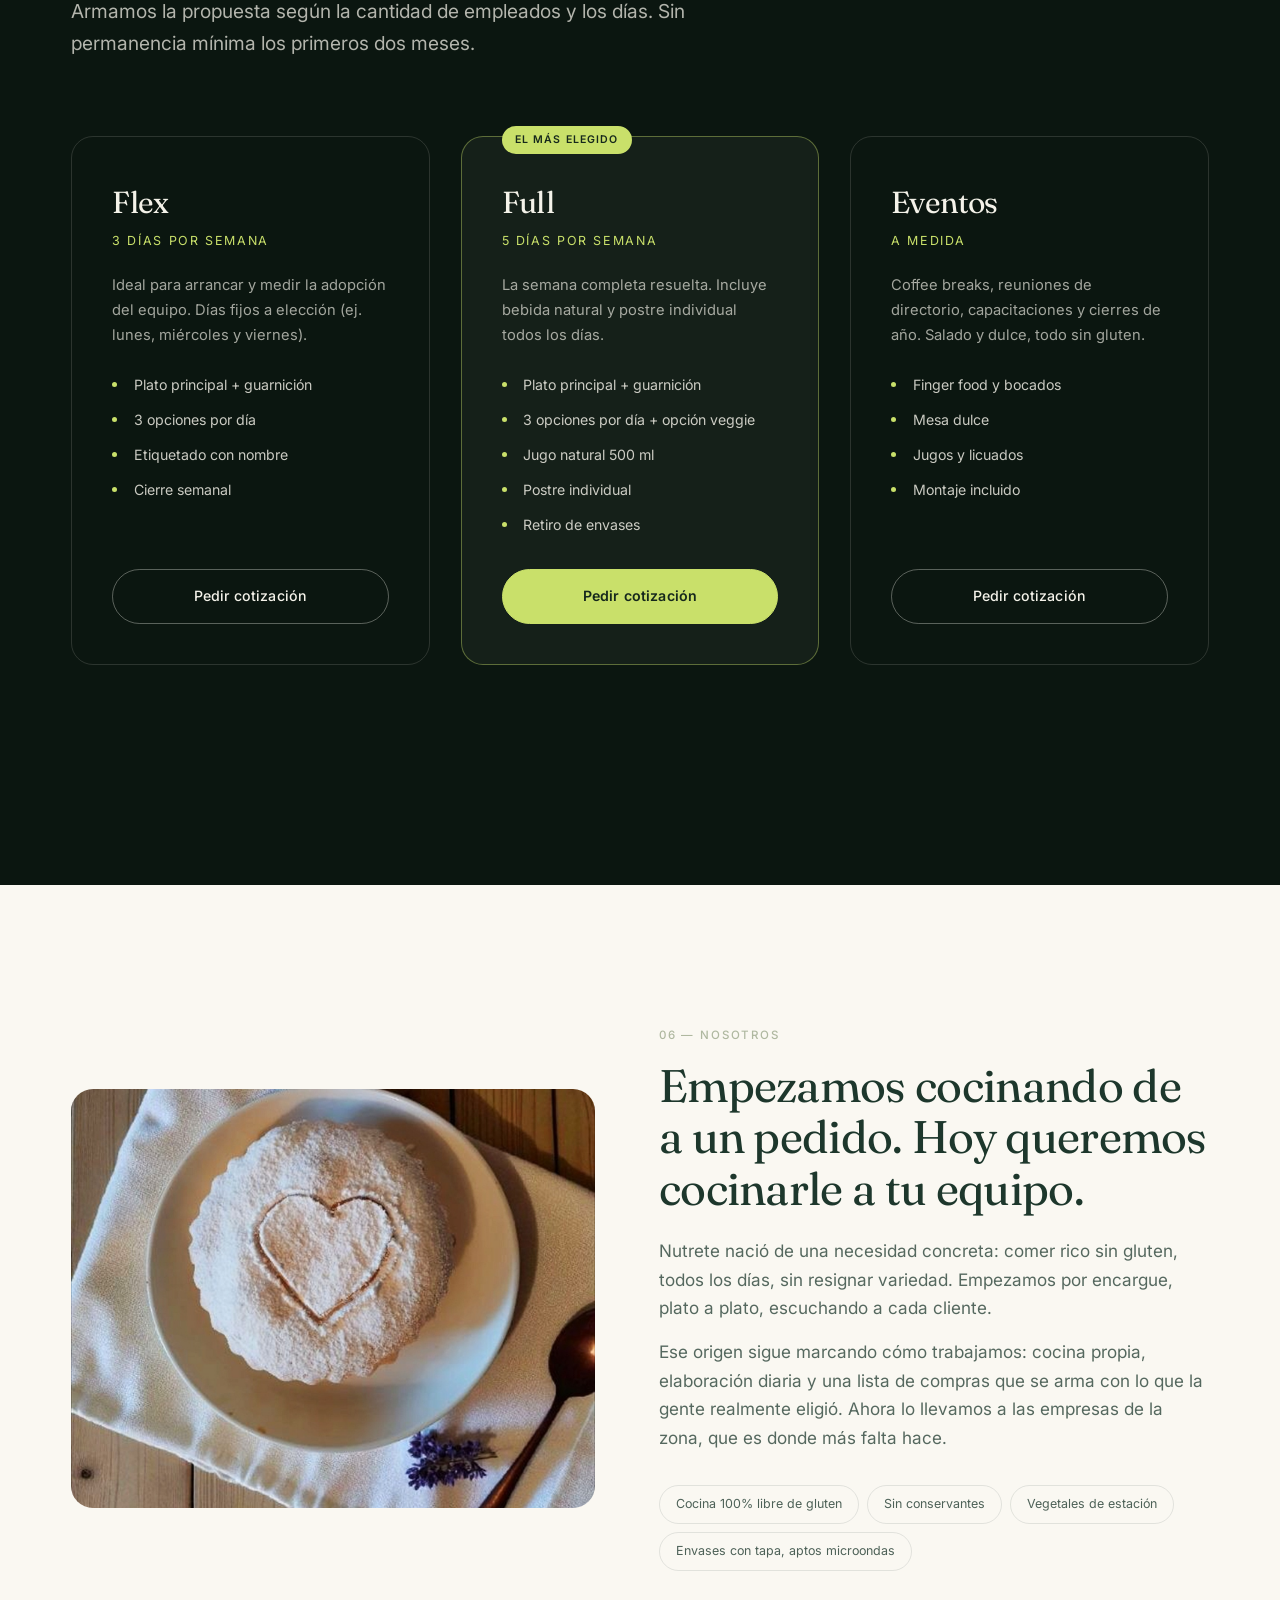
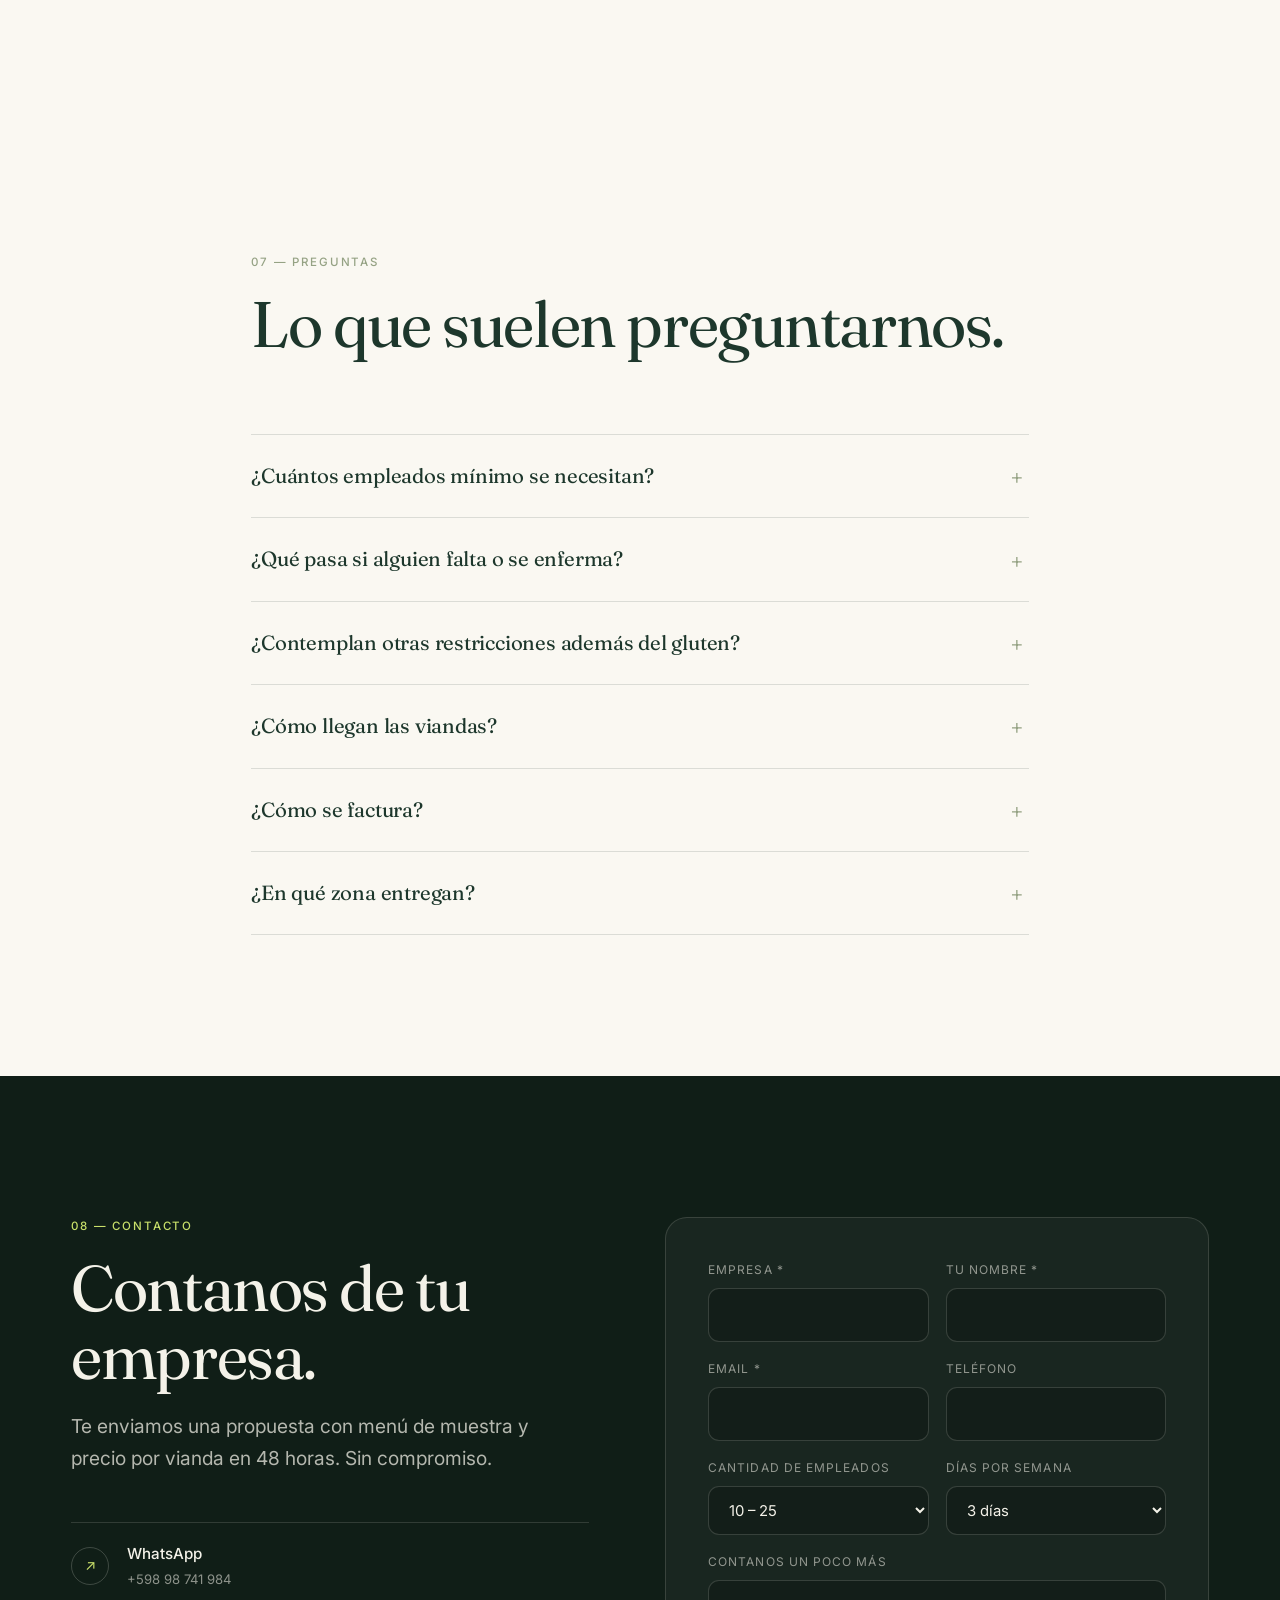
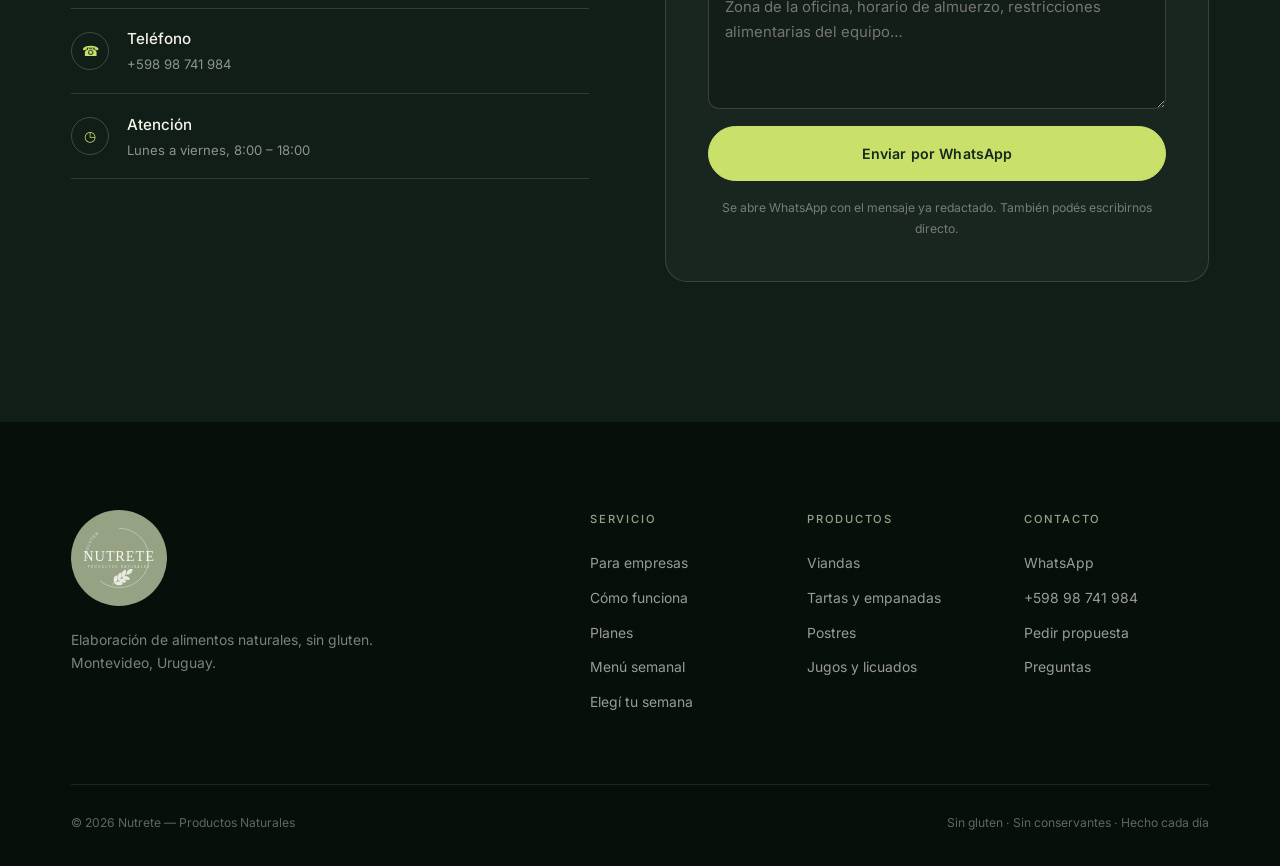
==== commit f12bf1d4: "Acceso visible al portal de empleados desde el inicio - Enlace en el nav de escritorio, con punto li" ====
--- a/index.html
+++ b/index.html
@@ -42,6 +42,7 @@
     </nav>
 
     <div class="nav__cta">
+      <a class="nav__portal" href="elegir.html"><span class="dot"></span>Elegí tu semana</a>
       <a class="btn btn--ghost" href="#contacto">Solicitar propuesta</a>
       <button class="burger" id="burger" aria-label="Abrir menú" aria-expanded="false"><span></span><span></span></button>
     </div>
@@ -55,6 +56,7 @@
   <a href="#cocina">La cocina</a>
   <a href="#planes">Planes</a>
   <a href="#faq">Preguntas</a>
+  <a href="elegir.html">Elegí tu semana</a>
   <a class="btn btn--solid" href="#contacto">Solicitar propuesta</a>
 </div>
 
@@ -227,7 +229,7 @@
         <div class="menu__summary" id="menuSummary"></div>
         <button class="btn btn--solid" id="confirmBtn" disabled>Confirmar mi semana</button>
       </div>
-      <p class="menu__note">Demo de demostración. En el servicio real cada empleado entra con su usuario y el pedido queda asociado a su nombre.</p>
+      <p class="menu__note">Esto es una demostración. <a href="elegir.html">¿Tu empresa ya trabaja con Nutrete? Elegí tu semana real →</a></p>
     </div>
   </div>
 </section>
--- a/assets/css/style.css
+++ b/assets/css/style.css
@@ -612,3 +612,26 @@
   .hero__lead,.hero__actions,.hero__facts{ opacity:1; }
   .film__grain,.film__sweep,.film__dust{ display:none; }
 }
+
+/* ─── Acceso al portal de empleados ──────── */
+.nav__portal{
+  display:inline-flex; align-items:center; gap:.5rem;
+  font-size:.8rem; opacity:.72; white-space:nowrap;
+  transition:opacity .3s;
+}
+.nav__portal:hover{ opacity:1; }
+.nav__portal .dot{
+  width:6px; height:6px; border-radius:50%; flex:none;
+  background:var(--lime);
+  box-shadow:0 0 0 3px rgba(201,224,106,.18);
+}
+.menu__note a{
+  color:var(--forest); text-decoration:underline;
+  text-underline-offset:3px; text-decoration-thickness:1px;
+  text-decoration-color:var(--sage);
+}
+.menu__note a:hover{ text-decoration-color:var(--forest); }
+
+@media (max-width:1080px){
+  .nav__portal{ display:none; }
+}
